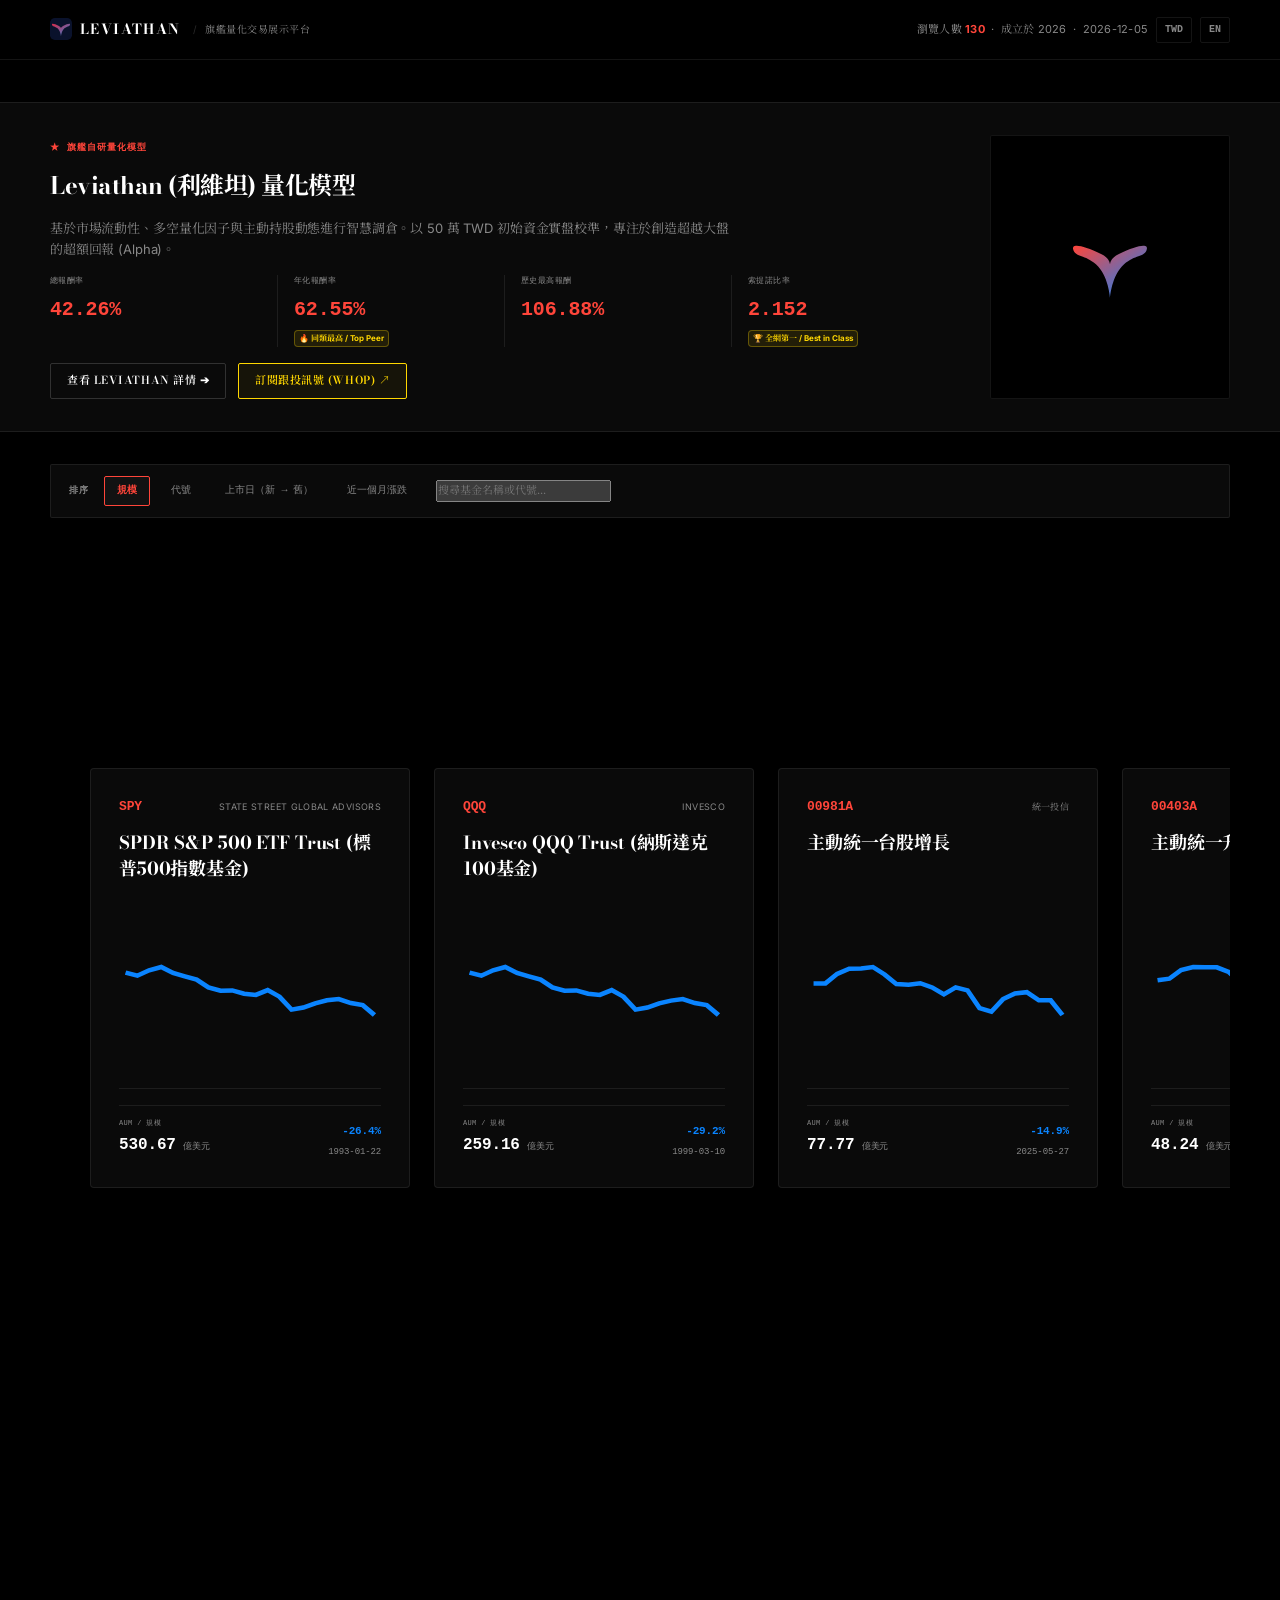
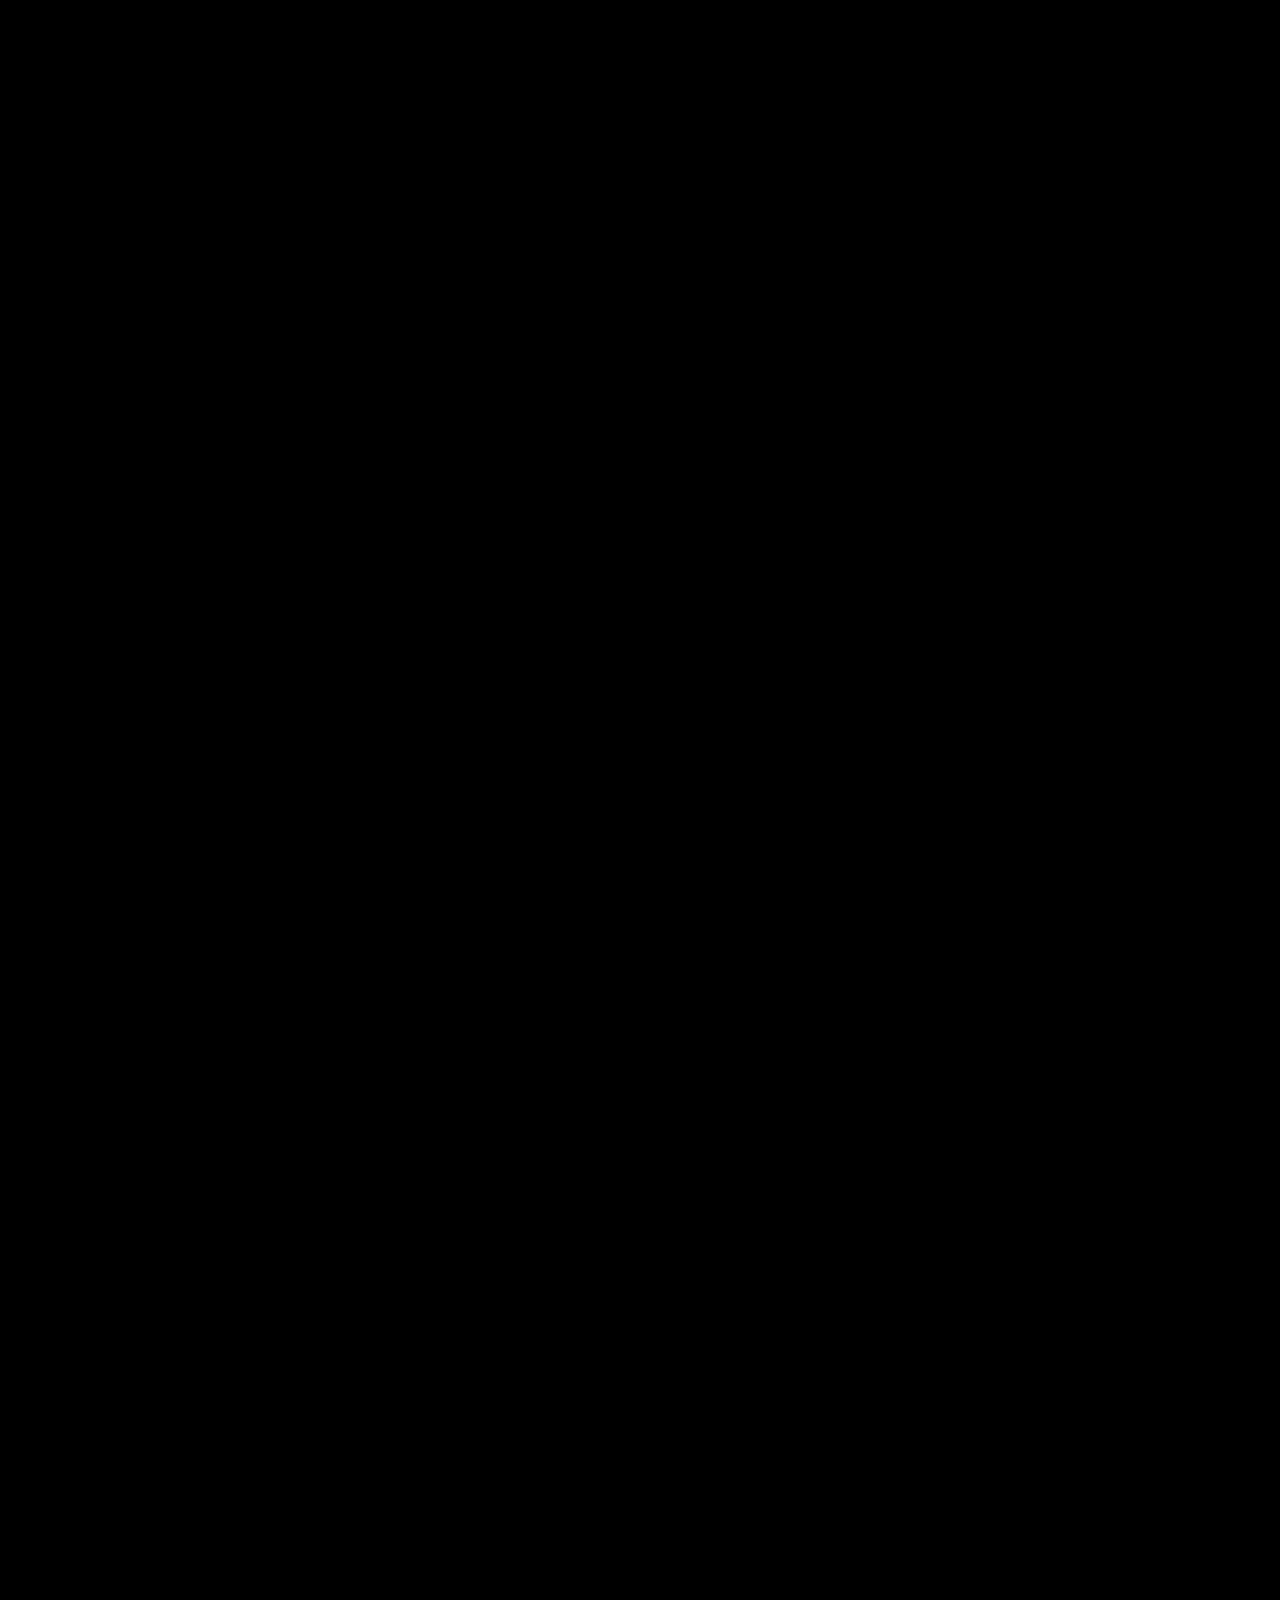
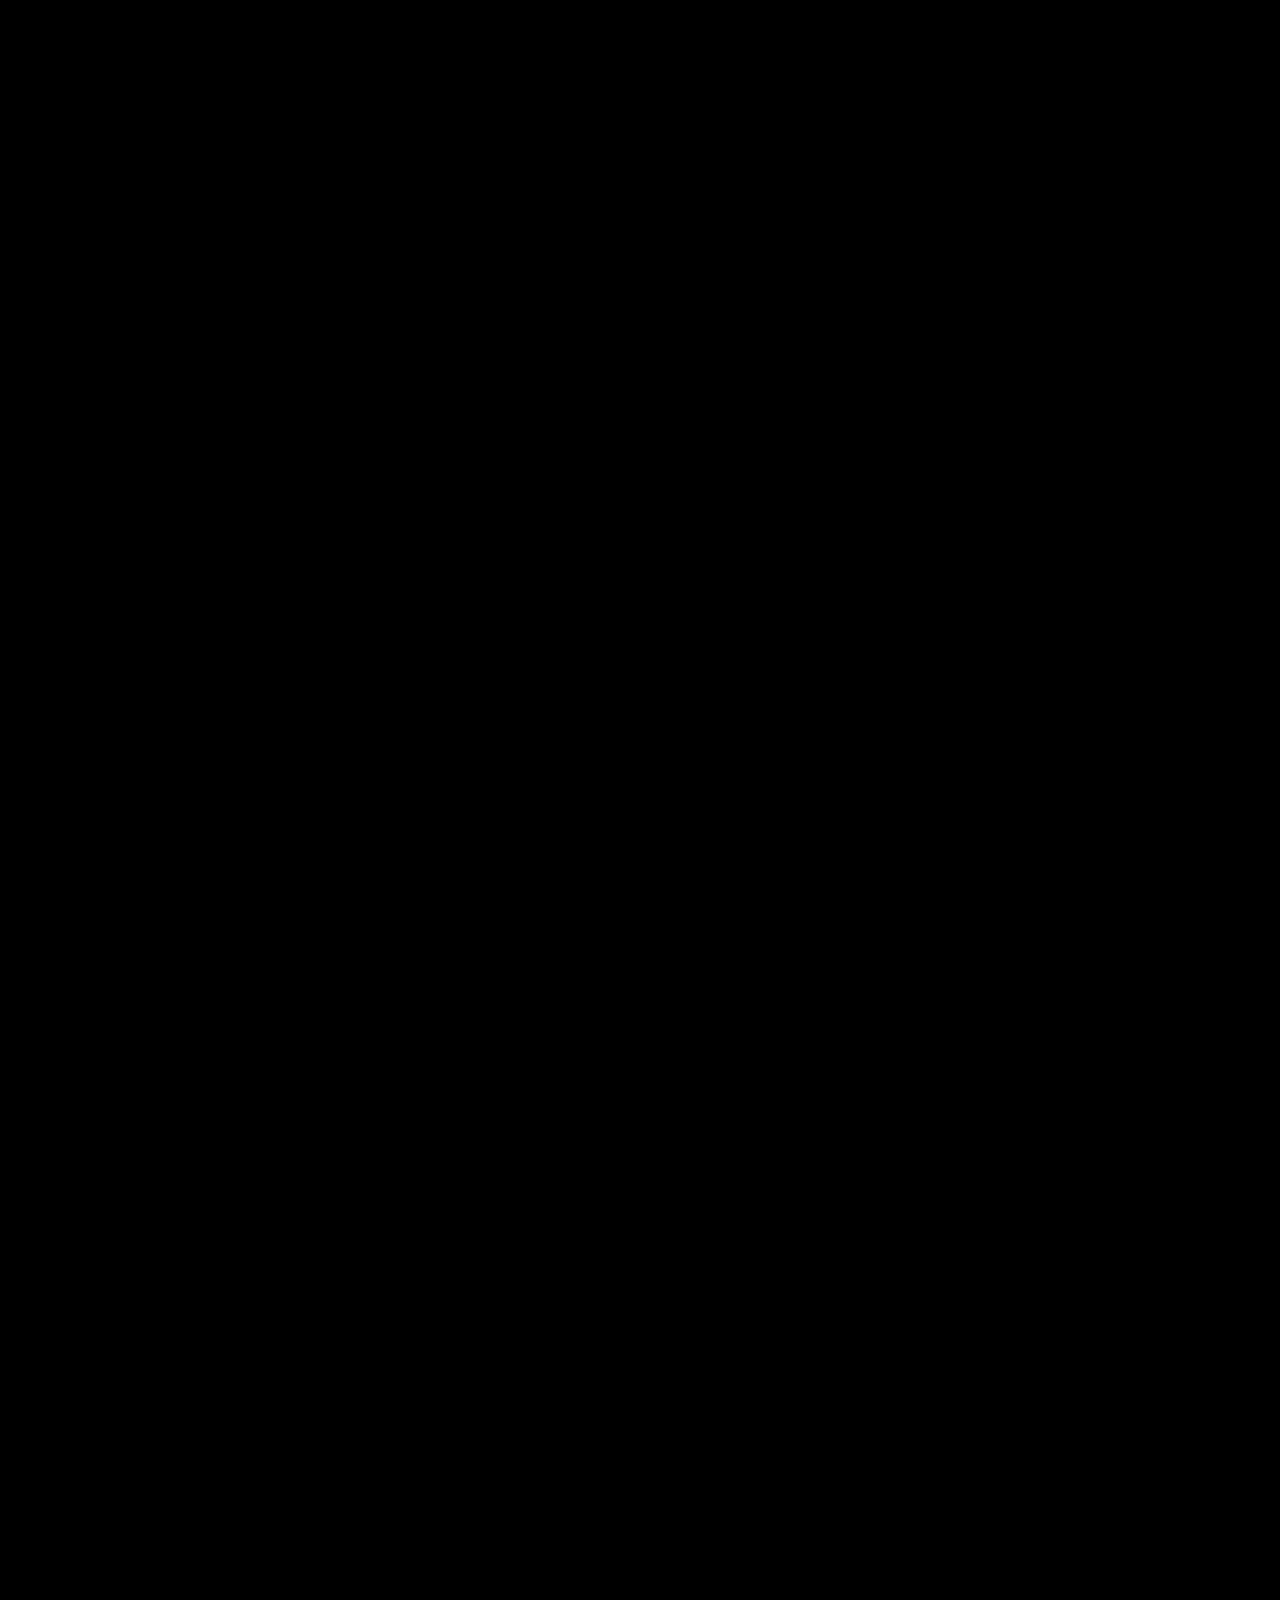
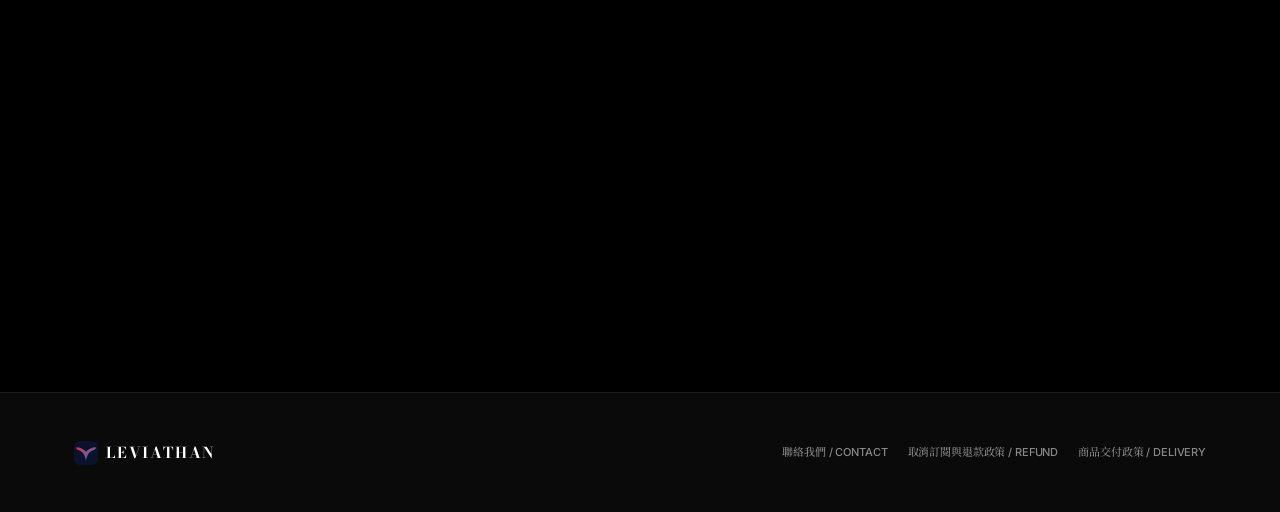
==== index.html @ 88d91c11 "fix: resolve AUM size, correct annualized return & Sortino math bugs, remove rank button, and add go" ====
<!DOCTYPE html><html lang="zh-Hant"> <head><meta charset="UTF-8"><meta name="viewport" content="width=device-width, initial-scale=1"><title>Leviathan 量化展示平台</title><meta name="description" content="Leviathan 量化交易模型與主動基金展示平台。"><link rel="icon" href="./favicon.svg" type="image/svg+xml"><link rel="manifest" href="/manifest.json"><link rel="preconnect" href="https://static.cloudflareinsights.com"><link rel="preconnect" href="https://fonts.googleapis.com"><link rel="preconnect" href="https://fonts.gstatic.com" crossorigin><link href="https://fonts.googleapis.com/css2?family=Bodoni+Moda:ital,opsz,wght@0,6..96,400..900;1,6..96,400..900&family=Noto+Serif+TC:wght@400;700;900&family=Inter:wght@300;400;600;700&display=swap" rel="stylesheet"><link rel="preload" href="./shared.css" as="style"><link rel="stylesheet" href="./shared.css"><style>:root {
  --dir-bg: var(--night);
  --dir-panel: var(--night-panel);
  --dir-panel-hot: var(--night-lift);
  --dir-line: var(--night-rule);
  --dir-line-hot: var(--night-rule-strong);
  --dir-ink: #ffffff;
  --dir-muted: var(--fog);
  --dir-green: var(--accent);
  --dir-mint: var(--down);
  --dir-red: var(--accent);
  --dir-mono: var(--font-mono);
  --dir-serif: var(--font-display);
}

html {
  background: var(--dir-bg);
}

body {
  color: var(--dir-ink);
  background: var(--dir-bg);
}

.directory-main,
.directory-main * {
  box-sizing: border-box;
}

.directory-main {
  width: min(1180px, calc(100% - 40px));
  margin: 0 auto;
  padding: 42px 0 70px;
}

.directory-hero {
  position: relative;
  display: grid;
  grid-template-columns: minmax(0, 1fr) 250px;
  min-height: 310px;
  overflow: hidden;
  border: 1px solid var(--dir-line);
  border-radius: var(--radius-md);
  background:
    radial-gradient(circle at 86% 18%, rgba(217, 43, 75, .2), transparent 35%),
    linear-gradient(135deg, rgba(10, 18, 44, .95), rgba(3, 7, 18, .98));
  box-shadow: var(--shadow-soft);
}

.directory-hero::after {
  position: absolute;
  right: -120px;
  bottom: -210px;
  width: 390px;
  height: 390px;
  border: 1px solid rgba(217, 43, 75, .15);
  border-radius: 50%;
  content: "";
  box-shadow:
    0 0 0 44px rgba(217, 43, 75, .015),
    0 0 0 88px rgba(43, 130, 217, .012);
}

.directory-hero-copy {
  position: relative;
  z-index: 1;
  padding: 48px 54px 44px;
}

.directory-hero p {
  margin: 0;
  color: var(--dir-green);
  font-family: var(--dir-mono);
  font-size: 10px;
  font-weight: 800;
  letter-spacing: .16em;
}

.directory-hero h1 {
  margin: 34px 0 0;
  font-family: var(--dir-serif);
  font-size: clamp(48px, 6.8vw, 82px);
  line-height: .93;
  letter-spacing: -.065em;
}

.directory-hero h1 em {
  color: var(--dir-green);
  font-style: normal;
}

.directory-hero-copy > div {
  display: flex;
  max-width: 640px;
  justify-content: space-between;
  gap: 20px;
  margin-top: 26px;
  color: var(--dir-muted);
  font-size: 11px;
}

.directory-hero-mark {
  position: relative;
  z-index: 1;
  display: flex;
  flex-direction: column;
  justify-content: space-between;
  padding: 48px 36px 38px;
  border-left: 1px solid var(--dir-line);
  background: rgba(10, 18, 44, .4);
  color: var(--dir-muted);
  font-family: var(--dir-mono);
  font-size: 9px;
  letter-spacing: .14em;
}

.directory-hero-mark b {
  align-self: flex-end;
  color: var(--dir-green);
  font-size: 72px;
  font-weight: 300;
  line-height: .8;
}
.controls-new {
  display: flex;
  min-height: 54px;
  align-items: center;
  gap: 16px;
  margin-top: 24px;
  padding: 10px 18px;
  border: 1px solid var(--dir-line);
  border-radius: var(--radius-sm);
  color: var(--dir-muted);
  background: var(--dir-panel);
  font-size: 11px;
}

.sort-title {
  font-family: var(--dir-mono);
  font-size: 9px;
  font-weight: 700;
  letter-spacing: .08em;
  text-transform: uppercase;
}

.sort-links {
  display: flex;
  gap: 8px;
}

.sort-link {
  background: transparent;
  border: 1px solid transparent;
  color: var(--dir-muted);
  font-family: var(--dir-mono);
  font-size: 10px;
  font-weight: 500;
  padding: 6px 12px;
  cursor: pointer;
  transition: all 0.2s ease;
  border-radius: var(--radius-sm);
}

.sort-link:hover {
  color: #ffffff;
}

.sort-link.active {
  border-color: var(--dir-green);
  color: var(--dir-green);
  background: var(--dir-panel-hot);
  font-weight: 700;
}

.observe-nav {
  display: inline-flex;
  align-items: center;
  margin-left: auto;
}

.observe-nav a {
  display: inline-flex;
  min-height: 40px;
  align-items: center;
  gap: 9px;
  padding: 0 13px;
  border: 1px solid var(--dir-line);
  border-radius: var(--radius-sm);
  color: var(--dir-ink);
  background: var(--dir-panel-hot);
  font-family: var(--dir-mono);
  font-size: 9px;
  font-weight: 800;
  text-decoration: none;
  transition: border-color .16s ease, color .16s ease, transform .16s ease;
}

.observe-nav a:hover {
  border-color: var(--dir-green);
  color: var(--dir-green);
  transform: translateY(-2px);
}

.observe-lock {
  padding: 2px 5px;
  border: 1px solid var(--dir-green);
  border-radius: 4px;
  color: var(--dir-green);
  font-size: 7px;
  font-style: normal;
  letter-spacing: .08em;
}

.scroll-container {
  position: relative;
  height: 500vh;
  margin-top: 40px;
}
.sticky-wrapper {
  position: sticky;
  top: 60px;
  height: calc(100vh - 60px);
  overflow: hidden;
  display: flex;
  align-items: center;
}
.horizontal-track {
  display: flex;
  gap: 24px;
  padding: 0 40px;
  will-change: transform;
  transition: transform 0.08s cubic-bezier(0.1, 0.8, 0.2, 1);
}

a.etf-row {
  position: relative;
  flex: 0 0 320px;
  height: 420px;
  display: flex;
  flex-direction: column;
  justify-content: space-between;
  padding: 28px;
  border: 1px solid var(--dir-line);
  border-radius: var(--radius-md);
  color: inherit;
  background: var(--dir-panel);
  text-decoration: none;
  transition: transform 0.2s ease, border-color 0.2s ease, background-color 0.2s ease;
}

a.etf-row:hover {
  transform: translateY(-6px);
  border-color: var(--dir-green);
  background: var(--dir-panel-hot);
}

a.etf-row::before {
  display: none;
}

.er-id {
  display: flex;
  justify-content: space-between;
  align-items: baseline;
  width: 100%;
}

.er-code {
  color: var(--dir-green);
  font-family: var(--dir-mono);
  font-size: 13px;
  font-weight: 700;
}

.er-issuer {
  color: var(--dir-muted);
  font-size: 9px;
  letter-spacing: .04em;
  text-transform: uppercase;
}

.er-name {
  min-width: 0;
  color: var(--dir-ink);
  font-family: var(--dir-serif);
  font-size: 18px;
  font-weight: 700;
  line-height: 1.45;
  margin: 12px 0;
  white-space: normal;
  overflow: visible;
  display: -webkit-box;
  -webkit-line-clamp: 2;
  -webkit-box-orient: vertical;
  height: 52px;
}

.er-aum {
  color: #ffffff;
  font-family: var(--dir-mono);
}

.er-aum-v {
  font-size: 16px;
  font-weight: 700;
}

.er-aum-u {
  margin-left: 2px;
  color: var(--dir-muted);
  font-size: 9px;
}

.er-spark {
  flex: 1;
  display: flex;
  align-items: center;
  width: 100%;
  margin: 16px 0;
  border-bottom: 1px solid var(--dir-line);
  padding-bottom: 16px;
}

.er-spark-svg {
  width: 100%;
}

.er-pct {
  font-family: var(--dir-mono);
  font-size: 11px;
  font-weight: 700;
  white-space: nowrap;
}

.er-pct.up { color: var(--dir-red); }
.er-pct.down { color: var(--dir-mint); }
.er-pct.flat { color: var(--dir-muted); }

svg.spark {
  display: block;
  width: 100%;
  height: 60px;
}

svg.spark polyline {
  fill: none;
  stroke-width: 1.5;
}

svg.spark.up polyline { stroke: var(--dir-red); }
svg.spark.down polyline { stroke: var(--dir-mint); }
svg.spark.flat polyline { stroke: var(--dir-muted); }

.er-date {
  color: var(--dir-muted);
  font-family: var(--dir-mono);
  font-size: 9px;
}

.empty {
  grid-column: 1 / -1;
  min-height: 180px;
  display: grid;
  place-items: center;
  border-bottom: 1px solid var(--dir-line);
  color: var(--dir-muted);
  font-size: 11px;
}

@media (max-width: 768px) {
  .directory-main {
    width: 100%;
    padding: 24px 0 40px;
  }
  .scroll-container {
    height: auto !important;
    margin-top: 24px;
  }
  .sticky-wrapper {
    position: relative !important;
    top: 0 !important;
    height: auto !important;
    overflow-x: auto !important;
    display: block !important;
    padding-bottom: 16px;
    -webkit-overflow-scrolling: touch;
  }
  .horizontal-track {
    transform: none !important;
    padding: 0 20px !important;
    gap: 16px !important;
  }
  a.etf-row {
    flex: 0 0 280px;
    height: 380px;
    padding: 20px;
  }
  .er-name {
    font-size: 16px;
    height: 48px;
  }
  svg.spark {
    height: 50px;
  }
  .controls-new {
    flex-wrap: wrap;
    margin: 10px 20px 0;
    padding: 12px;
    gap: 12px;
  }
  .observe-nav {
    width: 100%;
    margin-left: 0;
  }
  .observe-nav a {
    width: 100%;
    justify-content: space-between;
  }
}
  .flagship-banner {
    width: 100vw;
    position: relative;
    left: calc(50% - 50vw);
    border-left: none;
    border-right: none;
    border-radius: 0;
    border-top: 1px solid var(--dir-line);
    border-bottom: 1px solid var(--dir-line);
    background: var(--dir-panel);
    margin-bottom: 32px;
    overflow: hidden;
    transition: border-color 0.25s ease;
  }
  .flagship-banner-inner {
    max-width: 1180px;
    width: calc(100% - 40px);
    margin: 0 auto;
    display: grid;
    grid-template-columns: 1fr 240px;
    gap: 32px;
    padding: 32px 0;
  }
  .flagship-banner:hover {
    border-color: var(--dir-line-hot);
  }
  .flagship-badge {
    font-family: var(--dir-mono);
    font-size: 9px;
    font-weight: 700;
    color: var(--dir-green);
    letter-spacing: 0.12em;
    display: inline-block;
    margin-bottom: 12px;
  }
  .flagship-title {
    font-family: var(--dir-serif);
    font-size: 24px;
    font-weight: 700;
    margin: 0 0 12px 0;
    color: #ffffff;
    letter-spacing: -0.02em;
  }
  .flagship-desc {
    color: var(--dir-muted);
    font-size: 13px;
    line-height: 1.6;
    margin: 0;
    max-width: 680px;
  }
  .flagship-stats-grid {
    display: grid;
    grid-template-columns: repeat(4, 1fr);
    margin: 16px 0;
  }
  .flagship-stat-box {
    padding: 0 16px;
    border-left: 1px solid var(--dir-line);
  }
  .flagship-stat-box:first-child {
    border-left: none;
    padding-left: 0;
  }
  .flagship-stat-label {
    font-size: 8px;
    color: var(--dir-muted);
    font-family: var(--dir-mono);
    letter-spacing: 0.05em;
    margin-bottom: 6px;
  }
  .flagship-stat-value {
    font-family: var(--dir-mono);
    font-size: 20px;
    font-weight: 700;
    color: #ffffff;
  }
  .flagship-stat-value.accent {
    color: var(--dir-green);
  }
  .flagship-cta-btn {
    display: inline-flex;
    align-items: center;
    gap: 8px;
    background: transparent;
    color: #ffffff;
    text-decoration: none;
    border: 1px solid var(--dir-line-hot);
    padding: 8px 16px;
    font-size: 11px;
    font-weight: 600;
    font-family: var(--dir-serif);
    border-radius: var(--radius-sm);
    transition: all 0.2s ease;
    text-transform: uppercase;
    letter-spacing: 0.05em;
  }
  .flagship-cta-btn:hover {
    border-color: #ffffff;
    background: rgba(255, 255, 255, 0.04);
  }
  .flagship-visual {
    position: relative;
    display: flex;
    align-items: center;
    justify-content: center;
    overflow: hidden;
    border-radius: var(--radius-sm);
    border: 1px solid var(--dir-line);
    background: var(--dir-bg);
    padding: 20px;
    min-height: 180px;
  }
  .flagship-logo-img {
    width: 90px;
    height: 90px;
    transition: transform 0.4s ease;
  }
  .flagship-banner:hover .flagship-logo-img {
    transform: scale(1.06);
  }
  @media (max-width: 768px) {
    .flagship-banner-inner {
      grid-template-columns: 1fr;
      padding: 24px 0;
      gap: 24px;
    }
    .flagship-visual {
      display: none;
    }
    .flagship-stats-grid {
      grid-template-columns: repeat(2, 1fr);
      gap: 16px 0;
    }
    .flagship-stat-box:nth-child(odd) {
      border-left: none;
      padding-left: 0;
    .etf-search-input {
      background: rgba(255, 255, 255, 0.02);
      border: 1px solid var(--dir-line);
      color: #ffffff;
      font-size: 11px;
      padding: 6px 12px;
      border-radius: var(--radius-sm);
      width: 240px;
      font-family: var(--font-body);
      transition: all 0.2s ease;
      margin-left: 12px;
    }
    .etf-search-input:focus {
      border-color: var(--dir-line-hot);
      outline: none;
      background: rgba(255, 255, 255, 0.04);
    }
    @media (max-width: 768px) {
      .etf-search-input {
        margin-left: 0;
        width: 100%;
        margin-top: 8px;
      }
    }
  }
</style><script defer src="https://static.cloudflareinsights.com/beacon.min.js" data-cf-beacon='{"token": "ab4500d237674d5682b68427d216ea36"}'></script></head> <body>  <div class="mast"><div class="mast-l"><a class="mast-brand mast-brand--link" href="./index.html"><img class="mast-brand__mark" src="./brand-mark.svg" alt="" width="28" height="28"><span class="mast-title">Leviathan</span></a><span class="mast-sub" data-i18n="mast-sub">旗艦量化交易展示平台</span></div><div class="mast-r" style="display: flex; align-items: center; gap: 8px;"><span id="mast-stat">—</span><button id="curr-toggle-btn" style="background: transparent; border: 1px solid var(--dir-line); color: var(--dir-muted); font-family: var(--dir-mono); font-size: 10px; font-weight: 800; padding: 4px 8px; cursor: pointer; transition: all 0.16s ease; border-radius: var(--radius-sm);">USD</button><button id="lang-toggle-btn" style="background: transparent; border: 1px solid var(--dir-line); color: var(--dir-muted); font-family: var(--dir-mono); font-size: 10px; font-weight: 800; padding: 4px 8px; cursor: pointer; transition: all 0.16s ease; border-radius: var(--radius-sm);">EN</button></div></div> <main class="directory-main">

  <!-- Flagship Quant Model Banner -->
  <section class="flagship-banner reveal-card">
    <div class="flagship-banner-inner">
      <div class="flagship-info">
        <div>
          <div class="reveal-wrapper">
            <span class="flagship-badge reveal-text" data-i18n="flagship-badge">★ FLAGSHIP QUANT MODEL / 旗艦自研量化模型</span>
          </div>
          <div class="reveal-wrapper">
            <h2 class="flagship-title reveal-text delay-1" data-i18n="flagship-title">Leviathan (利維坦) 量化模型</h2>
          </div>
          <div class="reveal-wrapper">
            <p class="flagship-desc reveal-text delay-2" data-i18n="flagship-desc">
              基於市場流動性、多空量化因子與主動持股動態進行智慧調倉。以 50 萬 TWD 初始資金實盤校準，專注於創造超越大盤的超額回報 (Alpha)。
            </p>
          </div>
        </div>
        
        <div class="flagship-stats-grid">
          <div class="flagship-stat-box reveal-card delay-3">
            <div class="flagship-stat-label" data-i18n="lbl-total-return">TOTAL RETURN / 總報酬率</div>
            <div class="flagship-stat-value accent" id="flagship-total">47.09%</div>
          </div>
          <div class="flagship-stat-box reveal-card delay-4">
            <div class="flagship-stat-label" data-i18n="lbl-annualized">ANNUALIZED / 年化報酬率</div>
            <div class="flagship-stat-value accent" id="flagship-annual">67.78%</div>
            <div class="flagship-stat-badge" style="display: inline-block; font-size: 8px; color: #ffd700; background: rgba(255, 215, 0, 0.1); border: 1px solid rgba(255, 215, 0, 0.3); border-radius: 4px; padding: 1px 4px; margin-top: 4px; font-family: var(--font-body); font-weight: bold; letter-spacing: 0;">🔥 同類最高 / Top Peer</div>
          </div>
          <div class="flagship-stat-box reveal-card delay-5">
            <div class="flagship-stat-label" data-i18n="lbl-peak-return">PEAK RETURN / 最高報酬率</div>
            <div class="flagship-stat-value accent" id="flagship-peak">109.85%</div>
          </div>
          <div class="flagship-stat-box reveal-card delay-6">
            <div class="flagship-stat-label" data-i18n="lbl-sortino">SORTINO / 索提諾比率</div>
            <div class="flagship-stat-value accent" id="flagship-sortino">2.388</div>
            <div class="flagship-stat-badge" style="display: inline-block; font-size: 8px; color: #ffd700; background: rgba(255, 215, 0, 0.1); border: 1px solid rgba(255, 215, 0, 0.3); border-radius: 4px; padding: 1px 4px; margin-top: 4px; font-family: var(--font-body); font-weight: bold; letter-spacing: 0;">🏆 全網第一 / Best in Class</div>
          </div>
        </div>
        
        <div class="reveal-wrapper" style="display: flex; gap: 12px; flex-wrap: wrap; margin-top: 16px;">
          <a href="./etf.html?code=LEVIATHAN" class="flagship-cta-btn reveal-text delay-5" style="margin-right: 0;">
            <span data-i18n="flagship-cta">查看 Leviathan 詳情 ➔</span>
          </a>
          <a href="https://whop.com/checkout/plan_Bo924r8xg0r3X" target="_blank" class="flagship-cta-btn reveal-text delay-6" style="border-color: #ffd700; color: #ffd700; background: rgba(255, 215, 0, 0.05); margin-right: 0;">
            <span data-i18n="flagship-subscribe">訂閱跟投訊號 (Whop) ↗</span>
          </a>
        </div>
      </div>
      
      <div class="flagship-visual reveal-card delay-3">
        <svg xmlns="http://www.w3.org/2000/svg" viewBox="0 0 64 64" fill="none" class="flagship-logo-img">
          <defs>
            <linearGradient id="whale-grad-hero" x1="0%" y1="0%" x2="100%" y2="100%">
              <stop offset="0%" stop-color="#ff453a" />
              <stop offset="100%" stop-color="#0a84ff" />
            </linearGradient>
          </defs>
          <path fill="url(#whale-grad-hero)" d="M32 54C32 54 31 38 22 30C14 23 8 25 6 20C4 15 12 16 26 23C31 25.5 31.5 28 32 30C32.5 28 33 25.5 38 23C52 16 60 15 58 20C56 25 50 23 42 30C33 38 32 54 32 54Z"/>
        </svg>
      </div>
    </div>
  </section>

  <div class="controls-new reveal-card" style="display: flex; justify-content: space-between; align-items: center; gap: 20px; flex-wrap: wrap;">
    <div style="display: flex; align-items: center; gap: 16px; flex-wrap: wrap;">
      <span class="sort-title" data-i18n="sort-label">排序方式</span>
      <div class="sort-links" id="sort-links-container">
        <button class="sort-link active" data-sort="aum" data-i18n="sort-aum">規模</button>
        <button class="sort-link" data-sort="code" data-i18n="sort-code">代號</button>
        <button class="sort-link" data-sort="listing" data-i18n="sort-listing">上市日期</button>
        <button class="sort-link" data-sort="price_chg" data-i18n="sort-price-chg">近一個月漲跌</button>
      </div>
      <input type="text" id="etf-search-input" placeholder="搜尋基金名稱或代號..." class="etf-search-input">
    </div>

  </div>

  <!-- Sticky horizontal scroll track container -->
  <div class="scroll-container" id="scroll-container">
    <div class="sticky-wrapper">
      <div class="horizontal-track" id="list"></div>
    </div>
  </div>

  <template id="etf-row-template">
    <a class="etf-row">
      <div class="er-id">
        <span class="er-code"></span>
        <span class="er-issuer"></span>
      </div>
      <span class="er-name"></span>
      <div class="er-spark">
        <div class="er-spark-svg"></div>
      </div>
      <div style="display: flex; justify-content: space-between; align-items: flex-end; width: 100%; border-top: 1px solid var(--dir-line); padding-top: 12px;">
        <div style="display: flex; flex-direction: column; gap: 4px; align-items: flex-start;">
          <span style="font-size: 7px; color: var(--dir-muted); font-family: var(--dir-mono); text-transform: uppercase; letter-spacing: 0.05em;">AUM / 規模</span>
          <div class="er-aum" style="margin-top: 0;">
            <span class="er-aum-v"></span><span class="er-aum-u" data-i18n="aum-unit">億</span>
          </div>
        </div>
        <div style="display: flex; flex-direction: column; align-items: flex-end; gap: 4px;">
          <span class="er-pct"></span>
          <span class="er-date"></span>
        </div>
      </div>
    </a>
  </template>
</main>

  <footer class="public-disclosure-footer">
    <div class="public-disclosure-footer__inner">
      <a class="public-disclosure-footer__brand" href="./index.html">
        <img src="./brand-mark.svg" alt="" width="24" height="24">
        <span>Leviathan</span>
      </a>
      <nav class="public-disclosure-footer__links" aria-label="訂閱與客服資訊">
        <a href="#" id="policy-trigger-contact">聯絡我們 / CONTACT</a>
        <a href="#" id="policy-trigger-refund">取消訂閱與退款政策 / REFUND</a>
        <a href="#" id="policy-trigger-delivery">商品交付政策 / DELIVERY</a>
      </nav>
    </div>
  </footer>

  <div id="policy-modal" class="policy-modal">
    <div class="policy-content">
      <button class="policy-close" id="policy-modal-close">&times;</button>
      <div class="policy-title" id="policy-modal-title"></div>
      <div class="policy-text" id="policy-modal-body"></div>
    </div>
  </div>

  <script src="./shared-preview-data.js"></script> <script type="module">const $ = id => document.getElementById(id);

// ── scroll reveal observer ──────────────────────────────────────────────────
const revealObserver = new IntersectionObserver((entries) => {
  entries.forEach(entry => {
    if (entry.isIntersecting) {
      if (entry.target.classList.contains('reveal-wrapper')) {
        const text = entry.target.querySelector('.reveal-text');
        if (text) text.classList.add('active');
      } else {
        entry.target.classList.add('active');
        entry.target.querySelectorAll('.reveal-text').forEach(t => t.classList.add('active'));
      }
    }
  });
}, {
  threshold: 0.05,
  rootMargin: '0px 0px -40px 0px'
});

function initScrollReveal() {
  document.querySelectorAll('.reveal-wrapper, .reveal-card').forEach(el => {
    revealObserver.observe(el);
  });
}

// ── date / format helpers ────────────────────────────────────────────────────
const dateKey = d => d ? String(d).replaceAll('-', '').replaceAll('/', '') : '';
const fmt = d => {
  const k = dateKey(d);
  return k.length === 8 ? `${k.slice(0, 4)}-${k.slice(4, 6)}-${k.slice(6, 8)}` : '—';
};
let currentCurr = localStorage.getItem('leviathan_currency') || 'USD';
let twdRate = 32.5;

const fmtAumObj = v => {
  if (v == null) return { val: '—', unit: '' };
  const twdValue = v * 100000000;
  if (currentCurr === 'TWD') {
    if (currentLang === 'zh') {
      if (v < 0.1) {
        return { val: (v * 10000).toFixed(0), unit: ' 萬' };
      }
      return { val: (v >= 1000 ? v.toFixed(0) : v.toFixed(1)), unit: ' 億' };
    } else {
      if (v < 0.1) {
        return { val: (v * 100).toFixed(1), unit: ' M TWD' };
      }
      const valBillion = v / 10;
      return { val: (valBillion >= 100 ? valBillion.toFixed(0) : valBillion.toFixed(2)), unit: ' B TWD' };
    }
  } else {
    const usdValue = twdValue / twdRate;
    if (currentLang === 'zh') {
      if (usdValue >= 100000000) {
        return { val: (usdValue / 100000000).toFixed(2), unit: ' 億美元' };
      }
      if (usdValue >= 10000) {
        return { val: (usdValue / 10000).toFixed(0), unit: ' 萬美元' };
      }
      return { val: usdValue.toFixed(0), unit: ' 美元' };
    } else {
      if (usdValue >= 1000000000) {
        return { val: '$' + (usdValue / 1000000000).toFixed(2), unit: ' B' };
      }
      if (usdValue >= 1000000) {
        return { val: '$' + (usdValue / 1000000).toFixed(1), unit: ' M' };
      }
      if (usdValue >= 1000) {
        return { val: '$' + (usdValue / 1000).toFixed(0), unit: ' K' };
      }
      return { val: '$' + usdValue.toFixed(0), unit: '' };
    }
  }
};

const fmtAum = v => {
  const obj = fmtAumObj(v);
  return obj.val + obj.unit;
};

// ── page state / DOM anchors ─────────────────────────────────────────────────
const list = $('list');
const mastStat = $('mast-stat');
let currentSort = 'aum';
const rowTemplate = $('etf-row-template');
const prefetchedDetails = new Set();
const supportedSorts = ['aum', 'code', 'listing', 'price_chg'];

let etfs = [];
let idx = null;
let customQuant = null;

// ── i18n Localization ────────────────────────────────────────────────────────
const i18n = {
  zh: {
    'mast-sub': '旗艦量化交易展示平台',
    'sort-label': '排序',
    'sort-aum': '規模',
    'sort-code': '代號',
    'sort-listing': '上市日（新 → 舊）',
    'sort-price-chg': '近一個月漲跌',
    'upload-btn-text': '+ 載入自研模型交易明細 (CSV)',
    'clear-btn-text': '清除自訂模型',
    'nav-rank': '加碼標的排行',
    'no-data': '尚無資料',
    'loaded-text': '已載入：',
    'calculating': '計算中...',
    'loading-db': '載入股價資料庫...',
    'running-sim': '執行量化模擬...',
    'upload-fail': '載入失敗：',
    'upload-reloading': '重新載入自研模型 (CSV)',
    'flagship-badge': '★ 旗艦自研量化模型',
    'flagship-title': 'Leviathan (利維坦) 量化模型',
    'flagship-desc': '基於市場流動性、多空量化因子與主動持股動態進行智慧調倉。以 50 萬 TWD 初始資金實盤校準，專注於創造超越大盤的超額回報 (Alpha)。',
    'flagship-cta': '查看 Leviathan 詳情 ➔',
    'flagship-subscribe': '訂閱跟投訊號 (Whop) ↗',
    'lbl-total-return': '總報酬率',
    'lbl-annualized': '年化報酬率',
    'lbl-peak-return': '歷史最高報酬',
    'lbl-sortino': '索提諾比率'
  },
  en: {
    'mast-sub': 'Flagship Quant Showcase Platform',
    'sort-label': 'Sort',
    'sort-aum': 'AUM',
    'sort-code': 'Code',
    'sort-listing': 'Listing Date (New → Old)',
    'sort-price-chg': '1-Month Return',
    'upload-btn-text': '+ Upload Quant Trade Log (CSV)',
    'clear-btn-text': 'Clear Quant Model',
    'nav-rank': 'Top Additions Rank',
    'no-data': 'No Data Available',
    'loaded-text': 'Loaded: ',
    'calculating': 'Calculating...',
    'loading-db': 'Loading Database...',
    'running-sim': 'Running Simulation...',
    'upload-fail': 'Upload failed: ',
    'upload-reloading': 'Reupload Quant Model (CSV)',
    'flagship-badge': '★ FLAGSHIP QUANT MODEL',
    'flagship-title': 'Leviathan Quant Model',
    'flagship-desc': 'Dynamic allocation based on market liquidity, multi-factor quant overlays, and active holdings. Engineered to capture structural Alpha and outperform benchmarks.',
    'flagship-cta': 'View Leviathan Performance ➔',
    'flagship-subscribe': 'Subscribe Signals (Whop) ↗',
    'lbl-total-return': 'TOTAL RETURN',
    'lbl-annualized': 'ANNUALIZED RETURN',
    'lbl-peak-return': 'PEAK RETURN',
    'lbl-sortino': 'SORTINO RATIO'
  }
};

let currentLang = localStorage.getItem('leviathan_lang') || 'zh';

function setLanguage(lang) {
  currentLang = lang;
  localStorage.setItem('leviathan_lang', lang);
  document.title = lang === 'zh' ? 'Leviathan 量化展示平台' : 'Leviathan Quant Platform';

  const toggleBtn = $('lang-toggle-btn');
  if (toggleBtn) {
    toggleBtn.textContent = lang === 'zh' ? 'EN' : '繁中';
  }

  document.querySelectorAll('[data-i18n]').forEach(el => {
    const key = el.getAttribute('data-i18n');
    if (i18n[lang][key]) {
      el.innerHTML = i18n[lang][key];
    }
  });

  const searchInput = $('etf-search-input');
  if (searchInput) {
    searchInput.placeholder = lang === 'zh' ? '搜尋基金名稱或代號...' : 'Search fund name or code...';
  }



  if (idx) {
    renderMastSummary();
  }

  if (etfs.length) {
    render(currentSort);
  }
}

function setCurrency(curr) {
  currentCurr = curr;
  localStorage.setItem('leviathan_currency', curr);

  const toggleBtn = $('curr-toggle-btn');
  if (toggleBtn) {
    toggleBtn.textContent = curr === 'USD' ? 'TWD' : 'USD';
  }

  if (idx) {
    renderMastSummary();
  }

  if (etfs.length) {
    render(currentSort);
  }
}

function getSortFromHash() {
  const rawSort = (location.hash || '#aum').slice(1);
  return supportedSorts.includes(rawSort) ? rawSort : 'aum';
}

// ── data loading / masthead summary ──────────────────────────────────────────
function renderMastSummary() {
  const todayStr = new Date().toLocaleDateString('zh-TW', { year: 'numeric', month: '2-digit', day: '2-digit' }).replaceAll('/', '-');
  mastStat.innerHTML = `${currentLang === 'zh' ? '瀏覽人數' : 'Visits'} <strong style="color: var(--dir-red);">—</strong> &nbsp;·&nbsp; ${currentLang === 'zh' ? '成立於 2026' : 'Since 2026'} &nbsp;·&nbsp; ${todayStr}`;
  renderTrafficPulse();
}

function renderTrafficPulse() {
  fetch('./site-stats.json')
    .then(r => r.ok ? r.json() : null)
    .then(d => {
      if (d && d.ok) {
        let visits = d.total?.visits ?? d.today?.visits ?? 128;
        let localBonus = parseInt(localStorage.getItem('leviathan_visits_bonus') || '0');
        localBonus++;
        localStorage.setItem('leviathan_visits_bonus', localBonus);
        visits += localBonus;
        
        const text = visits >= 10000 
          ? (currentLang === 'zh' ? `${(visits / 10000).toFixed(0)}萬` : `${(visits / 10000).toFixed(0)}0K`) 
          : Number(visits).toLocaleString();
        
        const countSpan = mastStat.querySelector('strong');
        if (countSpan) {
          countSpan.textContent = text;
        }
      }
    });
}
async function loadAndRender() {
  if (etfs.length) return;

  idx = await fetch('./etfs.json').then(r => r.json());
  etfs = idx.etfs || [];

  let prices = {};
  try {
    prices = await fetch('./prices.json').then(r => r.json());
    if (prices['TWD=X'] && prices['TWD=X'].length) {
      twdRate = prices['TWD=X'][prices['TWD=X'].length - 1].c || 32.5;
    }
  } catch (e) {
    console.warn('Failed to load prices.json:', e.message);
  }

  customQuant = await window.leviathanData.getBacktestModel(prices, etfs);

  if (customQuant) {
    etfs.push(customQuant);
    
    // Update flagship banner stats dynamically
    const fTotal = $('flagship-total');
    const fAnnual = $('flagship-annual');
    const fPeak = $('flagship-peak');
    const fSortino = $('flagship-sortino');
    if (fTotal) fTotal.textContent = customQuant.total_return ? `${customQuant.total_return.toFixed(2)}%` : '47.09%';
    if (fAnnual) fAnnual.textContent = customQuant.annualized_return ? `${customQuant.annualized_return.toFixed(2)}%` : '67.78%';
    if (fPeak) fPeak.textContent = customQuant.max_return ? `${customQuant.max_return.toFixed(2)}%` : '109.85%';
    if (fSortino) fSortino.textContent = customQuant.sortino_ratio ? customQuant.sortino_ratio.toFixed(3) : '2.388';
  }

  setLanguage(currentLang);
  setCurrency(currentCurr);
  applySort(getSortFromHash());

  const toggleBtn = $('lang-toggle-btn');
  if (toggleBtn) {
    toggleBtn.addEventListener('click', () => {
      setLanguage(currentLang === 'zh' ? 'en' : 'zh');
    });
  }

  const currBtn = $('curr-toggle-btn');
  if (currBtn) {
    currBtn.addEventListener('click', () => {
      setCurrency(currentCurr === 'USD' ? 'TWD' : 'USD');
    });
  }
  initScrollReveal();
}
// ── sparkline / price change helpers ─────────────────────────────────────────
function parseDateKeyUTC(d) {
  const k = dateKey(d);
  if (k.length !== 8) return null;
  return new Date(Date.UTC(Number(k.slice(0, 4)), Number(k.slice(4, 6)) - 1, Number(k.slice(6, 8))));
}

function recentMonthSeries(etf) {
  const series = etf.price_series || [];
  if (series.length < 2) return series;

  const latestDate = parseDateKeyUTC(series[series.length - 1]?.d);
  if (!latestDate) return series;

  const anchorDate = new Date(latestDate);
  anchorDate.setUTCMonth(anchorDate.getUTCMonth() - 1);

  let anchorIdx = -1;
  for (let i = 0; i < series.length; i += 1) {
    const pointDate = parseDateKeyUTC(series[i]?.d);
    if (pointDate && pointDate <= anchorDate) anchorIdx = i;
  }

  return series.slice(Math.max(anchorIdx, 0));
}

function pricePct(etf) {
  const series = recentMonthSeries(etf);
  if (series.length < 2) return null;
  return (series[series.length - 1].c - series[0].c) / series[0].c * 100;
}

function pctClassName(pct) {
  if (pct == null) return 'flat';
  if (pct > 0.2) return 'up';
  if (pct < -0.2) return 'down';
  return 'flat';
}

function renderSpark(series) {
  if (!series || series.length < 2) return '';

  const vals = series.map(point => point.c);
  const w = 80;
  const h = 20;
  const pad = 2;
  const min = Math.min(...vals);
  const max = Math.max(...vals);
  const range = max - min || 1;
  const delta = (vals[vals.length - 1] - vals[0]) / vals[0] * 100;
  const cls = pctClassName(delta);
  const pts = vals.map((value, index) => {
    const x = pad + (index / (vals.length - 1)) * (w - 2 * pad);
    const y = pad + (1 - (value - min) / range) * (h - 2 * pad);
    return `${x.toFixed(1)},${y.toFixed(1)}`;
  }).join(' ');

  return `<svg class="spark ${cls}" viewBox="0 0 ${w} ${h}" preserveAspectRatio="none"><polyline points="${pts}"/></svg>`;
}

// ── detail prefetch helper ───────────────────────────────────────────────────
function prefetchDetail(href) {
  if (!href || prefetchedDetails.has(href)) return;

  prefetchedDetails.add(href);
  const link = document.createElement('link');
  link.rel = 'prefetch';
  link.href = href;
  link.as = 'document';
  document.head.appendChild(link);
}

function getEtfName(code, defaultName) {
  if (currentLang !== 'en') return defaultName;
  const dict = {
    '00981A': 'Unified Taiwan Growth Active ETF',
    '00403A': 'Unified Upgrade 50 Active ETF',
    '00991A': 'Fuhwa Future 50 Active ETF',
    '00988A': 'Unified Global Innovation Active ETF',
    '00982A': 'Capital Taiwan Strong Active ETF',
    '00990A': 'Yuanta AI New Economy Active ETF',
    '00992A': 'Capital Tech Innovation Active ETF',
    '00407A': 'KGI Taiwan Active ETF',
    '00400A': 'Cathay Momentum High Dividend Active ETF',
    'LEVIATHAN': 'Leviathan Flagship Quant Model',
    'SPY': 'SPDR S&P 500 ETF Trust',
    'QQQ': 'Invesco QQQ Trust',
    'ARKK': 'ARK Innovation ETF'
  };
  return dict[code] || defaultName;
}

function getIssuerName(issuer) {
  if (!issuer) return '';
  if (currentLang !== 'en') return issuer;
  const dict = {
    '統一投信': 'Unified IT',
    '復華投信': 'Fuhwa IT',
    '群益投信': 'Capital IT',
    '元大投信': 'Yuanta IT',
    '凱基投信': 'KGI IT',
    '國泰投信': 'Cathay IT',
    'State Street Global Advisors': 'SSGA',
    'Invesco': 'Invesco',
    'ARK Invest': 'ARK Invest'
  };
  return dict[issuer] || issuer;
}

// ── row renderer ──────────────────────────────────────────────────────────────
function createRow(etf) {
  const monthSeries = recentMonthSeries(etf);
  const pct = pricePct(etf);
  const pctStr = pct == null ? '' : `${pct > 0 ? '+' : ''}${pct.toFixed(1)}%`;
  const pctCls = pctClassName(pct);
  const row = rowTemplate.content.firstElementChild.cloneNode(true);
  row.classList.add('reveal-card');
  const href = `./etf.html?code=${etf.code}`;

  row.href = href;
  row.querySelector('.er-code').textContent = etf.code;
  row.querySelector('.er-issuer').textContent = getIssuerName(etf.issuer);
  row.querySelector('.er-name').textContent = getEtfName(etf.code, etf.name);
  const aumObj = fmtAumObj(etf.total_av_yi);
  row.querySelector('.er-aum-v').textContent = aumObj.val;
  row.querySelector('.er-aum-u').textContent = aumObj.unit;
  row.querySelector('.er-spark-svg').innerHTML = renderSpark(monthSeries);

  const pctEl = row.querySelector('.er-pct');
  pctEl.textContent = pctStr;
  pctEl.className = `er-pct ${pctCls}`;
  pctEl.hidden = !pctStr;

  row.querySelector('.er-date').textContent = fmt(etf.listing_date);

  if (etf.is_custom_quant) {
    row.classList.add('custom-quant');
    row.style.border = '1px dashed var(--dir-green)';
    row.style.boxShadow = '0 0 12px rgba(230, 46, 46, 0.2)';
    row.querySelector('.er-code').style.color = 'var(--dir-green)';
    row.querySelector('.er-code').innerHTML += ' <span style="font-size: 8px; padding: 1px 3px; border: 1px solid var(--dir-green); vertical-align: middle; margin-left: 4px; border-radius: 0;">QUANT</span>';
  }

  row.addEventListener('pointerenter', () => prefetchDetail(href), { once: true });
  row.addEventListener('focus', () => prefetchDetail(href), { once: true });

  return row;
}

function render(sortKey) {
  const sorters = {
    aum: (a, b) => (b.total_av_yi || 0) - (a.total_av_yi || 0) || a.code.localeCompare(b.code),
    code: (a, b) => a.code.localeCompare(b.code),
    listing: (a, b) => dateKey(b.listing_date).localeCompare(dateKey(a.listing_date)) || a.code.localeCompare(b.code),
    price_chg: (a, b) => {
      const pa = pricePct(a);
      const pb = pricePct(b);
      if (pa == null && pb == null) return a.code.localeCompare(b.code);
      if (pa == null) return 1;
      if (pb == null) return -1;
      return pb - pa || a.code.localeCompare(b.code);
    },
  };
  
  const searchQuery = ($('etf-search-input')?.value || '').trim().toLowerCase();
  let filtered = [...etfs];
  if (searchQuery) {
    filtered = filtered.filter(e => 
      e.code.toLowerCase().includes(searchQuery) || 
      e.name.toLowerCase().includes(searchQuery) ||
      (e.issuer && e.issuer.toLowerCase().includes(searchQuery))
    );
  }
  const sorted = filtered.sort(sorters[sortKey] || sorters.aum);

  list.innerHTML = '';
  if (!sorted.length) {
    list.innerHTML = `<div class="empty">${i18n[currentLang]['no-data']}</div>`;
    return;
  }

  for (const etf of sorted) {
    const row = createRow(etf);
    list.appendChild(row);
    revealObserver.observe(row);
  }
  requestAnimationFrame(animateHorizontalScroll);
}

// ── scroll-driven horizontal flow ──────────────────────────────────────────────
const scrollContainer = $('scroll-container');
function animateHorizontalScroll() {
  if (!scrollContainer || !list) return;
  
  if (window.innerWidth <= 768) {
    list.style.transform = 'none';
    return;
  }

  const containerHeight = scrollContainer.offsetHeight;
  const viewportHeight = window.innerHeight;

  const start = scrollContainer.offsetTop;
  const scrollableRange = containerHeight - viewportHeight;
  const scrollTop = window.scrollY;

  let progress = (scrollTop - start) / scrollableRange;
  progress = Math.max(0, Math.min(1, progress));

  const maxTranslate = list.scrollWidth - window.innerWidth + 80;
  if (maxTranslate > 0) {
    const translateAmount = progress * maxTranslate;
    list.style.transform = `translateX(-${translateAmount}px)`;
  } else {
    list.style.transform = 'none';
  }
}

window.addEventListener('scroll', () => {
  requestAnimationFrame(animateHorizontalScroll);
});
window.addEventListener('resize', () => {
  requestAnimationFrame(animateHorizontalScroll);
});

// ── sort/hash controller boot ────────────────────────────────────────────────
function applySort(sortKey) {
  currentSort = sortKey;
  syncSortControl(sortKey);
  if (!etfs.length) return;
  render(sortKey);
}

function syncSortControl(sortKey) {
  const container = $('sort-links-container');
  if (!container) return;
  container.querySelectorAll('.sort-link').forEach(btn => {
    if (btn.getAttribute('data-sort') === sortKey) {
      btn.classList.add('active');
    } else {
      btn.classList.remove('active');
    }
  });
}

// Hook click events to sort links
const sortContainer = $('sort-links-container');
if (sortContainer) {
  sortContainer.querySelectorAll('.sort-link').forEach(btn => {
    btn.addEventListener('click', (e) => {
      const sortKey = e.target.getAttribute('data-sort');
      location.hash = sortKey;
      applySort(sortKey);
    });
  });
}

const searchInput = $('etf-search-input');
if (searchInput) {
  searchInput.addEventListener('input', () => {
    render(currentSort);
  });
}

applySort(getSortFromHash());
window.addEventListener('hashchange', () => {
  applySort(getSortFromHash());
});

// ── policy modals logic ──────────────────────────────────────────────────────
const policyTexts = {
  zh: {
    contactTitle: '聯絡我們 / Contact Us',
    contactBody: `
      <p>如果您對訂閱有任何疑問，或需要技術支援，歡迎隨時與我們聯絡：</p>
      <h4>社群媒體</h4>
      <p>Instagram: <a href="https://www.instagram.com/leviathan_quant/" target="_blank">@leviathan_quant</a></p>
      <p>X (Twitter): <a href="https://x.com/leviathan_quant" target="_blank">@leviathan_quant</a></p>
      <h4>Whop 官方商店</h4>
      <p><a href="https://whop.com/leviathan-6c7d/leviathan-signals/" target="_blank">Leviathan Signals 官方頁面 ↗</a></p>
    `,
    refundTitle: '取消訂閱與退款政策 / Refund Policy',
    refundBody: `
      <p>感謝您訂閱 Leviathan Signals。請詳閱以下取消與退款政策：</p>
      <h4>訂閱取消</h4>
      <p>您可以隨時登入您的 Whop 帳戶，進入「訂閱管理」或透過 Whop 平台進行取消訂閱。取消後，您的會員權益將持續保留至當前計費週期結束，且下一個帳期起將停止自動扣款。</p>
      <h4>退款原則</h4>
      <p>由於本產品為數位內容服務（包含即時量化跟投訊號與網頁數據存取權），產品一旦經付款程序完成即交付，不適用於一般實體商品之七天鑑賞期。一經訂閱恕不提供退款，敬請見諒。</p>
      <p>如因系統或平台重大技術故障，導致您於訂閱期間內無法正常讀取訊號，請聯繫客服提交退款申請，我們將會個案審查並退還相應比例之費用。</p>
    `,
    deliveryTitle: '商品交付政策 / Delivery Policy',
    deliveryBody: `
      <p>Leviathan Signals 為純數位內容與社群存取權服務，無實體物品交付。</p>
      <h4>交付方式與時效</h4>
      <p>當您在 Whop 完成付款後，系統會即時將 Whop 邀請信及帳戶啟用連結寄送至您填寫的電子信箱。您可以立即在 Whop 儀表板中讀取量化訊號，並在 Whop 平台或帳戶後台直接獲取量化數據與訊號，整個交付流程通常在付款完成後 1 分鐘內完成。</p>
      <h4>交付障礙排除</h4>
      <p>若您在付款完成後 5 分鐘內未收到邀請信，請先檢查電子信箱之垃圾郵件資料夾。若仍未收到，請透過 Instagram 或 Whop 商店客服與我們聯絡，我們將立即為您手動開通存取權。</p>
    `
  },
  en: {
    contactTitle: 'Contact Us',
    contactBody: `
      <p>For any inquiries regarding subscriptions or support, please feel free to reach out to us:</p>
      <h4>Social Media</h4>
      <p>Instagram: <a href="https://www.instagram.com/leviathan_quant/" target="_blank">@leviathan_quant</a></p>
      <p>X (Twitter): <a href="https://x.com/leviathan_quant" target="_blank">@leviathan_quant</a></p>
      <h4>Whop Store</h4>
      <p><a href="https://whop.com/leviathan-6c7d/leviathan-signals/" target="_blank">Official Whop Store Page ↗</a></p>
    `,
    refundTitle: 'Cancellation & Refund Policy',
    refundBody: `
      <p>Thank you for subscribing to Leviathan Signals. Please read our policy below:</p>
      <h4>Subscription Cancellation</h4>
      <p>You can cancel your subscription at any time via your Whop account dashboard. Access will remain active until the end of the current billing cycle, after which automatic renewal will be stopped.</p>
      <h4>Refund Terms</h4>
      <p>Since our products are instantly delivered digital content (including real-time quant alerts and live dashboard access), all subscriptions are strictly non-refundable once processed. There is no trial period or satisfaction guarantee.</p>
      <p>If a severe system failure occurs that prevents you from receiving signals for an extended duration, please contact support to request a case-by-case review.</p>
    `,
    deliveryTitle: 'Product Delivery Policy',
    deliveryBody: `
      <p>Leviathan Signals is a digital-only service. No physical shipping is required.</p>
      <h4>Delivery Timeline</h4>
      <p>Upon successful payment on Whop, a membership invite email containing your Whop activation link  will be sent instantly to your registered email address. Setup is automated and usually completes within 60 seconds.</p>
      <h4>Troubleshooting</h4>
      <p>If you do not receive your activation link within 5 minutes, please inspect your spam folder, or reach out to us via Instagram for manual provisioning.</p>
    `
  }
};

function openPolicyModal(type) {
  const modal = $('policy-modal');
  const titleEl = $('policy-modal-title');
  const bodyEl = $('policy-modal-body');
  const lang = currentLang === 'zh' ? 'zh' : 'en';
  
  if (type === 'contact') {
    titleEl.textContent = policyTexts[lang].contactTitle;
    bodyEl.innerHTML = policyTexts[lang].contactBody;
  } else if (type === 'refund') {
    titleEl.textContent = policyTexts[lang].refundTitle;
    bodyEl.innerHTML = policyTexts[lang].refundBody;
  } else if (type === 'delivery') {
    titleEl.textContent = policyTexts[lang].deliveryTitle;
    bodyEl.innerHTML = policyTexts[lang].deliveryBody;
  }
  
  modal.classList.add('active');
  document.body.style.overflow = 'hidden';
}

function closePolicyModal() {
  const modal = $('policy-modal');
  modal.classList.remove('active');
  document.body.style.overflow = '';
}

$('policy-trigger-contact')?.addEventListener('click', (e) => { e.preventDefault(); openPolicyModal('contact'); });
$('policy-trigger-refund')?.addEventListener('click', (e) => { e.preventDefault(); openPolicyModal('refund'); });
$('policy-trigger-delivery')?.addEventListener('click', (e) => { e.preventDefault(); openPolicyModal('delivery'); });
$('policy-modal-close')?.addEventListener('click', closePolicyModal);
$('policy-modal')?.addEventListener('click', (e) => {
  if (e.target === $('policy-modal')) closePolicyModal();
});

// ── page boot ─────────────────────────────────────────────────────────────────
window.addEventListener('pageshow', loadAndRender);</script> <script src="./shared-refresh.js"></script> <script type="module" src="https://static.cloudflareinsights.com/beacon.min.js/v4513226cdae34746b4dedf0b4dfa099e1781791509496" integrity="sha512-ZE9pZaUXND66v380QUtch/5sE9tPFh2zg45pR2PB0CVkCtOREv2AJKkSidISWkysEuQ0EH8faUU5du78bx87UQ==" data-cf-beacon='{"version":"2024.11.0","token":"a400df8b69eb494694673291fa1ce74b","r":1}' crossorigin="anonymous"></script>
</body> </html>
---- shared.css ----
/* shared.css — site-wide tokens + masthead.
   唯一的 :root palette 來源：頁面層 CSS 一律 var(--*)，不得自帶色票。
   全站單一 dark palette：surface = --night / --night-panel / --night-lift，
   text = #fff（primary）/ --haze（secondary）/ --fog（tertiary），
   rule = --night-rule（hairline）/ --night-rule-strong（可辨識邊界，≥3:1）。 */
:root {
  color-scheme: dark;
  --night: #000000;
  --night-panel: #0a0a0a;
  --night-lift: #121212;
  --night-rule: rgba(255, 255, 255, 0.08);
  --night-rule-strong: rgba(255, 255, 255, 0.16);
  --signal: #ff3b30;
  --fog: #888888;
  --haze: #cccccc;
  --font-display: "Bodoni Moda", "Noto Serif TC", serif;
  --font-body: "Inter", "Noto Serif TC", sans-serif;
  --font-mono: "IBM Plex Mono", "SFMono-Regular", Consolas, monospace;
  --radius-sm: 2px;
  --radius-md: 4px;
  --radius-lg: 6px;
  --shadow-soft: 0 4px 20px rgba(0, 0, 0, .8);
  --content-wide: 1180px;

  /* Accent colors */
  --up:       #ff453a; /* crimson red */
  --down:     #0a84ff; /* deep blue/cyan */
  --accent:   #ff453a;
  --accent-dn:#0a84ff;
  --info:     #0a84ff;

  /* Trade Event Colors */
  --entry:       #ff453a;
  --add:         #ff453a;
  --add-ink:     #ff453a;
  --reduce:      #0a84ff;
  --reduce-soft: #1a5bae;
  --exit:        #888888;
  --exit-deep:   #555555;
  --peak:        #bf5af2;
  --slate:       #777777;
  --price-line:  #ffd60a;
  --gold:      #ff453a;
  --gold-soft: #ff6b6b;
  --gold-deep: #cc2424;
}
*, *::before, *::after { box-sizing: border-box; margin: 0; padding: 0; }
body {
  font-family: var(--font-body);
  background: var(--night);
  color: #ffffff;
  font-size: 13px;
  line-height: 1.6;
  letter-spacing: -0.01em;
}
a { color: inherit; text-decoration: none; }
button, select, input, textarea { font: inherit; }
button, a, select { -webkit-tap-highlight-color: transparent; }
:focus-visible { outline: 2px solid var(--accent); outline-offset: 2px; }

/* ── masthead ── */
.mast {
  background: var(--night);
  min-height: 60px;
  padding: 16px max(24px, calc((100vw - var(--content-wide)) / 2));
  display: flex;
  justify-content: space-between;
  align-items: center;
  gap: 12px;
  flex-wrap: wrap;
  border-bottom: 1px solid var(--night-rule);
}
.mast-l { display: flex; align-items: center; gap: 12px; min-width: 0; }
.mast-brand {
  display: inline-flex; align-items: center; gap: 8px; min-width: 0;
}
.mast-brand--link { color: inherit; text-decoration: none; }
.mast-brand__mark {
  display: block; width: 22px; height: 22px; border-radius: 4px; flex: 0 0 auto;
}
.mast-brand--link:hover .mast-title { color: var(--accent); }
.mast-back {
  font-size: 10px; letter-spacing: 0.05em;
  color: var(--fog); text-decoration: none;
  text-transform: uppercase;
  flex-shrink: 0;
}
.mast-back:hover { color: #fff; }
.mast-title {
  font-family: var(--font-display); font-size: 14px; font-weight: 700;
  letter-spacing: 0.1em; text-transform: uppercase; color: #fff;
}
.mast-title:hover { color: var(--accent); }
a.mast-title { text-decoration: none; }
.mast-sub {
  font-size: 10px;
  color: var(--fog);
  letter-spacing: 0.05em;
  text-transform: none;
}
.mast-sub::before { content: "/"; margin-right: 8px; color: var(--night-rule-strong); }
.mast-code {
  font-size: 12px; font-weight: 700;
  letter-spacing: 0.05em; color: var(--accent);
  flex-shrink: 0;
}
.mast-r {
  font-size: 11px; color: var(--fog);
  letter-spacing: 0.02em; text-align: right; flex-shrink: 0;
  display: flex; align-items: center; justify-content: flex-end;
  gap: 12px; flex-wrap: wrap;
}
.mast-r strong { color: #ffffff; font-weight: 700; }

/* ── shared traffic pulse ── */
.etf-mast-r {
  display: flex; align-items: baseline; justify-content: flex-end;
  gap: 8px; flex-wrap: wrap;
}
.site-pulse {
  display: inline-flex;
  align-items: baseline;
  gap: 8px;
  max-width: 100%;
  color: var(--fog);
  white-space: nowrap;
}
.site-pulse::before {
  content: "";
  width: 1px;
  height: 12px;
  background: rgba(255,255,255,0.16);
  align-self: center;
}
.site-pulse-state {
  display: inline-flex;
  align-items: center;
  gap: 4px;
  font-size: 8px;
  letter-spacing: 0.12em;
  text-transform: uppercase;
  color: var(--accent);
}
.site-pulse-state::before {
  content: "";
  width: 5px;
  height: 5px;
  border-radius: 50%;
  background: var(--accent);
  box-shadow: 0 0 0 0 rgba(105,200,148,0.42);
  animation: site-pulse-dot 1.8s ease-out infinite;
}
.site-pulse-metric {
  display: inline-flex;
  align-items: baseline;
  gap: 3px;
}
.site-pulse-label {
  font-size: 8px;
  color: var(--fog);
  letter-spacing: 0.08em;
}
.site-pulse-value {
  font-size: 10px;
  line-height: 1;
  font-weight: 700;
  letter-spacing: -0.02em;
  color: #fff;
}
.site-pulse-active { color: var(--up); }
.site-pulse-updated {
  font-size: 8px;
  color: var(--fog);
  letter-spacing: 0.06em;
}
@keyframes site-pulse-dot {
  0% { box-shadow: 0 0 0 0 rgba(217,43,75,0.42); }
  70% { box-shadow: 0 0 0 8px rgba(217,43,75,0); }
  100% { box-shadow: 0 0 0 0 rgba(217,43,75,0); }
}

/* ── shared tab bar ── */
/* ── shared tab bar ── */
.tabs {
  display: flex; gap: 8px;
  border-bottom: 1px solid var(--night-rule);
  overflow-x: auto; padding: 0 0 12px 0;
  background: transparent;
  border-radius: 0;
}
.tabs::-webkit-scrollbar { height: 0; }
.tabs button, .tabs .tab {
  flex: 0 0 auto;
  background: transparent; border: none;
  min-height: 36px;
  padding: 6px 12px;
  font-family: inherit; font-size: 11px; letter-spacing: 0.05em;
  text-transform: uppercase;
  color: var(--fog); cursor: pointer; white-space: nowrap;
  border: 1px solid transparent;
  border-radius: var(--radius-sm);
  transition: all .2s ease;
}
.tabs button:hover, .tabs .tab:hover { color: #fff; border-color: var(--night-rule); }
.tabs button.active, .tabs .tab.active {
  color: #fff; border-color: var(--night-rule-strong); background: var(--night-panel); font-weight: 600;
  box-shadow: none;
}
.tabs button .count, .tabs .tab .count {
  color: var(--fog); font-weight: 400; margin-left: 5px; font-size: 9px;
}

/* ── shared note / footer ── */
.note {
  margin-top: 16px; padding: 12px 14px;
  border: 1px solid var(--night-rule);
  font-size: 11px; color: var(--fog); background: var(--night-panel);
  border-radius: var(--radius-sm);
}
.site-footer {
  margin-top: 24px; padding-top: 10px;
  border-top: 1px solid var(--night-rule);
  font-size: 10px; color: var(--fog);
}
.public-disclosure-footer {
  width: 100%; margin-top: 40px;
  border-top: 1px solid var(--night-rule);
  background: var(--night); color: var(--fog);
}
.public-disclosure-footer__inner {
  display: flex; align-items: center; justify-content: space-between; gap: 20px;
  width: min(100%, 1240px); margin: 0 auto; padding: 22px 32px 28px;
}
.public-disclosure-footer__brand {
  display: inline-flex; align-items: center; gap: 8px;
  color: #fff; font-family: var(--font-mono); font-size: 11px;
  font-weight: 700; letter-spacing: .12em; text-decoration: none; text-transform: uppercase;
}
.public-disclosure-footer__brand img { display: block; border-radius: 6px; }
.public-disclosure-footer__links {
  display: flex; flex-wrap: wrap; justify-content: flex-end; gap: 10px 18px; font-size: 12px;
}
.public-disclosure-footer__links a {
  color: inherit; text-decoration: underline;
  text-decoration-color: color-mix(in srgb, currentColor 35%, transparent); text-underline-offset: 4px;
}
.public-disclosure-footer__links a:hover { color: #fff; }

@media print {
  .public-disclosure-footer { margin-top: 24px; background: #fff; color: #333; }
}

@media (max-width: 640px) {
  body { font-size: 12px; }
  .mast {
    padding: 8px 12px;
    flex-wrap: wrap;
    gap: 6px 10px;
    align-items: flex-start;
  }
  .mast-l { gap: 8px; min-width: 0; flex: 1 1 auto; }
  .mast-brand { gap: 7px; }
  .mast-brand__mark { width: 24px; height: 24px; border-radius: 6px; }
  .mast-name { display: none; }
  .mast-title { font-size: 12px; letter-spacing: 0.05em; }
  .mast-back  { font-size: 10px; }
  .mast-r {
    font-size: 9px;
    text-align: right;
    flex: 0 0 100%;
    min-width: 0;
    justify-content: flex-start;
    margin-top: 2px;
    opacity: 0.85;
  }
  .etf-mast-r {
    flex: 0 0 100%;
    min-width: 0;
    text-align: left;
    margin-top: 2px;
  }
  .site-pulse {
    flex: 0 1 auto;
    gap: 4px;
    min-width: 0;
  }
  .site-pulse::before,
  .site-pulse-state,
  .site-pulse-secondary,
  .site-pulse-updated {
    display: none;
  }
  .etf-mast-r .site-pulse {
    flex: 1 0 100%;
    margin-left: 0;
  }
  .mast-r .site-pulse {
    margin-left: 0;
  }
  .bar .site-pulse {
    flex: 1 0 100%;
    margin-left: 0;
    justify-content: flex-start;
    padding-top: 2px;
  }
  .site-pulse-label { font-size: 8px; letter-spacing: 0.02em; }
  .site-pulse-value { font-size: 10px; }
  .tabs { padding-top: 8px; }
  .tabs button, .tabs .tab { padding: 6px 10px; font-size: 11px; }
  .tabs button .count, .tabs .tab .count { display: none; }
  .note { font-size: 10px; padding: 8px 10px; }
  .public-disclosure-footer { margin-top: 28px; }
  .public-disclosure-footer__inner { display: grid; gap: 14px; padding: 18px 14px 24px; }
  .public-disclosure-footer__links { display: grid; justify-content: stretch; gap: 10px; font-size: 12px; }
  .public-disclosure-footer__links a { min-height: 24px; }
}

@media (max-width: 380px) {
  .mast { padding: 7px 10px; }
  .mast-title { font-size: 11px; }
  .site-pulse-label { font-size: 7px; }
  .site-pulse-value { font-size: 9px; }
  .tabs button, .tabs .tab { padding: 5px 8px; font-size: 10px; }
}

/* ── scroll reveal system ── */
.reveal-wrapper {
  overflow: hidden;
  display: block;
}
.reveal-text {
  display: block;
  transform: translateY(102%);
  opacity: 0;
  transition: transform 1.2s cubic-bezier(0.1, 0.9, 0.2, 1), opacity 1.2s cubic-bezier(0.1, 0.9, 0.2, 1);
  will-change: transform, opacity;
}
.reveal-text.active {
  transform: translateY(0);
  opacity: 1;
}
.reveal-card {
  opacity: 0;
  transform: translateY(40px);
  transition: opacity 1.2s cubic-bezier(0.1, 0.9, 0.2, 1), transform 1.2s cubic-bezier(0.1, 0.9, 0.2, 1);
  will-change: transform, opacity;
}
.reveal-card.active {
  opacity: 1;
  transform: translateY(0);
}

/* Stagger delay classes */
.delay-1 { transition-delay: 0.1s !important; }
.delay-2 { transition-delay: 0.2s !important; }
.delay-3 { transition-delay: 0.3s !important; }
.delay-4 { transition-delay: 0.4s !important; }
.delay-5 { transition-delay: 0.5s !important; }
.delay-6 { transition-delay: 0.6s !important; }

/* ── public footer ── */
.public-disclosure-footer {
  border-top: 1px solid var(--night-rule);
  padding: 48px 0;
  margin-top: 64px;
  background: var(--night-panel);
}
.public-disclosure-footer__inner {
  max-width: var(--content-wide);
  margin: 0 auto;
  padding: 0 24px;
  display: flex;
  justify-content: space-between;
  align-items: center;
  flex-wrap: wrap;
  gap: 24px;
}
.public-disclosure-footer__brand {
  display: flex;
  align-items: center;
  gap: 8px;
  text-decoration: none;
  color: #ffffff;
  font-family: var(--font-display);
  font-size: 15px;
  font-weight: 700;
}
.public-disclosure-footer__links {
  display: flex;
  gap: 20px;
  flex-wrap: wrap;
}
.public-disclosure-footer__links a {
  color: var(--fog);
  text-decoration: none;
  font-size: 11px;
  font-family: var(--font-body);
  transition: color 0.16s ease;
  font-weight: 500;
}
.public-disclosure-footer__links a:hover {
  color: #ffffff;
}

/* ── interactive policy modal ── */
.policy-modal {
  display: none;
  position: fixed;
  top: 0;
  left: 0;
  width: 100%;
  height: 100%;
  background: rgba(0, 0, 0, 0.85);
  backdrop-filter: blur(8px);
  -webkit-backdrop-filter: blur(8px);
  z-index: 9999;
  align-items: center;
  justify-content: center;
  padding: 20px;
}
.policy-modal.active {
  display: flex;
}
.policy-content {
  background: var(--night-lift);
  border: 1px solid var(--night-rule-strong);
  border-radius: var(--radius-md);
  padding: 32px;
  max-width: 600px;
  width: 100%;
  max-height: 80vh;
  overflow-y: auto;
  position: relative;
  box-shadow: var(--shadow-soft);
  transform: translateY(15px);
  transition: transform 0.25s cubic-bezier(0.1, 0.8, 0.25, 1);
}
.policy-modal.active .policy-content {
  transform: translateY(0);
}
.policy-close {
  position: absolute;
  top: 16px;
  right: 16px;
  background: transparent;
  border: none;
  color: var(--fog);
  font-size: 24px;
  cursor: pointer;
  line-height: 1;
  transition: color 0.16s ease;
}
.policy-close:hover {
  color: #ffffff;
}
.policy-title {
  font-family: var(--font-display);
  font-size: 16px;
  font-weight: 700;
  color: #ffffff;
  margin-bottom: 16px;
  border-bottom: 1px solid var(--night-rule);
  padding-bottom: 8px;
}
.policy-text {
  font-size: 12px;
  line-height: 1.6;
  color: var(--haze);
  font-family: var(--font-body);
}
.policy-text p {
  margin: 0 0 12px 0;
}
.policy-text h4 {
  color: #ffffff;
  margin: 16px 0 6px 0;
  font-size: 13px;
  font-weight: 700;
}
.policy-text a {
  color: var(--up);
  text-decoration: underline;
  transition: color 0.16s ease;
}
.policy-text a:hover {
  color: #ffffff;
}

@media (max-width: 760px) {
  .public-disclosure-footer__inner {
    flex-direction: column;
    align-items: flex-start;
    gap: 16px;
  }
}
---- shared.css ----
/* shared.css — site-wide tokens + masthead.
   唯一的 :root palette 來源：頁面層 CSS 一律 var(--*)，不得自帶色票。
   全站單一 dark palette：surface = --night / --night-panel / --night-lift，
   text = #fff（primary）/ --haze（secondary）/ --fog（tertiary），
   rule = --night-rule（hairline）/ --night-rule-strong（可辨識邊界，≥3:1）。 */
:root {
  color-scheme: dark;
  --night: #000000;
  --night-panel: #0a0a0a;
  --night-lift: #121212;
  --night-rule: rgba(255, 255, 255, 0.08);
  --night-rule-strong: rgba(255, 255, 255, 0.16);
  --signal: #ff3b30;
  --fog: #888888;
  --haze: #cccccc;
  --font-display: "Bodoni Moda", "Noto Serif TC", serif;
  --font-body: "Inter", "Noto Serif TC", sans-serif;
  --font-mono: "IBM Plex Mono", "SFMono-Regular", Consolas, monospace;
  --radius-sm: 2px;
  --radius-md: 4px;
  --radius-lg: 6px;
  --shadow-soft: 0 4px 20px rgba(0, 0, 0, .8);
  --content-wide: 1180px;

  /* Accent colors */
  --up:       #ff453a; /* crimson red */
  --down:     #0a84ff; /* deep blue/cyan */
  --accent:   #ff453a;
  --accent-dn:#0a84ff;
  --info:     #0a84ff;

  /* Trade Event Colors */
  --entry:       #ff453a;
  --add:         #ff453a;
  --add-ink:     #ff453a;
  --reduce:      #0a84ff;
  --reduce-soft: #1a5bae;
  --exit:        #888888;
  --exit-deep:   #555555;
  --peak:        #bf5af2;
  --slate:       #777777;
  --price-line:  #ffd60a;
  --gold:      #ff453a;
  --gold-soft: #ff6b6b;
  --gold-deep: #cc2424;
}
*, *::before, *::after { box-sizing: border-box; margin: 0; padding: 0; }
body {
  font-family: var(--font-body);
  background: var(--night);
  color: #ffffff;
  font-size: 13px;
  line-height: 1.6;
  letter-spacing: -0.01em;
}
a { color: inherit; text-decoration: none; }
button, select, input, textarea { font: inherit; }
button, a, select { -webkit-tap-highlight-color: transparent; }
:focus-visible { outline: 2px solid var(--accent); outline-offset: 2px; }

/* ── masthead ── */
.mast {
  background: var(--night);
  min-height: 60px;
  padding: 16px max(24px, calc((100vw - var(--content-wide)) / 2));
  display: flex;
  justify-content: space-between;
  align-items: center;
  gap: 12px;
  flex-wrap: wrap;
  border-bottom: 1px solid var(--night-rule);
}
.mast-l { display: flex; align-items: center; gap: 12px; min-width: 0; }
.mast-brand {
  display: inline-flex; align-items: center; gap: 8px; min-width: 0;
}
.mast-brand--link { color: inherit; text-decoration: none; }
.mast-brand__mark {
  display: block; width: 22px; height: 22px; border-radius: 4px; flex: 0 0 auto;
}
.mast-brand--link:hover .mast-title { color: var(--accent); }
.mast-back {
  font-size: 10px; letter-spacing: 0.05em;
  color: var(--fog); text-decoration: none;
  text-transform: uppercase;
  flex-shrink: 0;
}
.mast-back:hover { color: #fff; }
.mast-title {
  font-family: var(--font-display); font-size: 14px; font-weight: 700;
  letter-spacing: 0.1em; text-transform: uppercase; color: #fff;
}
.mast-title:hover { color: var(--accent); }
a.mast-title { text-decoration: none; }
.mast-sub {
  font-size: 10px;
  color: var(--fog);
  letter-spacing: 0.05em;
  text-transform: none;
}
.mast-sub::before { content: "/"; margin-right: 8px; color: var(--night-rule-strong); }
.mast-code {
  font-size: 12px; font-weight: 700;
  letter-spacing: 0.05em; color: var(--accent);
  flex-shrink: 0;
}
.mast-r {
  font-size: 11px; color: var(--fog);
  letter-spacing: 0.02em; text-align: right; flex-shrink: 0;
  display: flex; align-items: center; justify-content: flex-end;
  gap: 12px; flex-wrap: wrap;
}
.mast-r strong { color: #ffffff; font-weight: 700; }

/* ── shared traffic pulse ── */
.etf-mast-r {
  display: flex; align-items: baseline; justify-content: flex-end;
  gap: 8px; flex-wrap: wrap;
}
.site-pulse {
  display: inline-flex;
  align-items: baseline;
  gap: 8px;
  max-width: 100%;
  color: var(--fog);
  white-space: nowrap;
}
.site-pulse::before {
  content: "";
  width: 1px;
  height: 12px;
  background: rgba(255,255,255,0.16);
  align-self: center;
}
.site-pulse-state {
  display: inline-flex;
  align-items: center;
  gap: 4px;
  font-size: 8px;
  letter-spacing: 0.12em;
  text-transform: uppercase;
  color: var(--accent);
}
.site-pulse-state::before {
  content: "";
  width: 5px;
  height: 5px;
  border-radius: 50%;
  background: var(--accent);
  box-shadow: 0 0 0 0 rgba(105,200,148,0.42);
  animation: site-pulse-dot 1.8s ease-out infinite;
}
.site-pulse-metric {
  display: inline-flex;
  align-items: baseline;
  gap: 3px;
}
.site-pulse-label {
  font-size: 8px;
  color: var(--fog);
  letter-spacing: 0.08em;
}
.site-pulse-value {
  font-size: 10px;
  line-height: 1;
  font-weight: 700;
  letter-spacing: -0.02em;
  color: #fff;
}
.site-pulse-active { color: var(--up); }
.site-pulse-updated {
  font-size: 8px;
  color: var(--fog);
  letter-spacing: 0.06em;
}
@keyframes site-pulse-dot {
  0% { box-shadow: 0 0 0 0 rgba(217,43,75,0.42); }
  70% { box-shadow: 0 0 0 8px rgba(217,43,75,0); }
  100% { box-shadow: 0 0 0 0 rgba(217,43,75,0); }
}

/* ── shared tab bar ── */
/* ── shared tab bar ── */
.tabs {
  display: flex; gap: 8px;
  border-bottom: 1px solid var(--night-rule);
  overflow-x: auto; padding: 0 0 12px 0;
  background: transparent;
  border-radius: 0;
}
.tabs::-webkit-scrollbar { height: 0; }
.tabs button, .tabs .tab {
  flex: 0 0 auto;
  background: transparent; border: none;
  min-height: 36px;
  padding: 6px 12px;
  font-family: inherit; font-size: 11px; letter-spacing: 0.05em;
  text-transform: uppercase;
  color: var(--fog); cursor: pointer; white-space: nowrap;
  border: 1px solid transparent;
  border-radius: var(--radius-sm);
  transition: all .2s ease;
}
.tabs button:hover, .tabs .tab:hover { color: #fff; border-color: var(--night-rule); }
.tabs button.active, .tabs .tab.active {
  color: #fff; border-color: var(--night-rule-strong); background: var(--night-panel); font-weight: 600;
  box-shadow: none;
}
.tabs button .count, .tabs .tab .count {
  color: var(--fog); font-weight: 400; margin-left: 5px; font-size: 9px;
}

/* ── shared note / footer ── */
.note {
  margin-top: 16px; padding: 12px 14px;
  border: 1px solid var(--night-rule);
  font-size: 11px; color: var(--fog); background: var(--night-panel);
  border-radius: var(--radius-sm);
}
.site-footer {
  margin-top: 24px; padding-top: 10px;
  border-top: 1px solid var(--night-rule);
  font-size: 10px; color: var(--fog);
}
.public-disclosure-footer {
  width: 100%; margin-top: 40px;
  border-top: 1px solid var(--night-rule);
  background: var(--night); color: var(--fog);
}
.public-disclosure-footer__inner {
  display: flex; align-items: center; justify-content: space-between; gap: 20px;
  width: min(100%, 1240px); margin: 0 auto; padding: 22px 32px 28px;
}
.public-disclosure-footer__brand {
  display: inline-flex; align-items: center; gap: 8px;
  color: #fff; font-family: var(--font-mono); font-size: 11px;
  font-weight: 700; letter-spacing: .12em; text-decoration: none; text-transform: uppercase;
}
.public-disclosure-footer__brand img { display: block; border-radius: 6px; }
.public-disclosure-footer__links {
  display: flex; flex-wrap: wrap; justify-content: flex-end; gap: 10px 18px; font-size: 12px;
}
.public-disclosure-footer__links a {
  color: inherit; text-decoration: underline;
  text-decoration-color: color-mix(in srgb, currentColor 35%, transparent); text-underline-offset: 4px;
}
.public-disclosure-footer__links a:hover { color: #fff; }

@media print {
  .public-disclosure-footer { margin-top: 24px; background: #fff; color: #333; }
}

@media (max-width: 640px) {
  body { font-size: 12px; }
  .mast {
    padding: 8px 12px;
    flex-wrap: wrap;
    gap: 6px 10px;
    align-items: flex-start;
  }
  .mast-l { gap: 8px; min-width: 0; flex: 1 1 auto; }
  .mast-brand { gap: 7px; }
  .mast-brand__mark { width: 24px; height: 24px; border-radius: 6px; }
  .mast-name { display: none; }
  .mast-title { font-size: 12px; letter-spacing: 0.05em; }
  .mast-back  { font-size: 10px; }
  .mast-r {
    font-size: 9px;
    text-align: right;
    flex: 0 0 100%;
    min-width: 0;
    justify-content: flex-start;
    margin-top: 2px;
    opacity: 0.85;
  }
  .etf-mast-r {
    flex: 0 0 100%;
    min-width: 0;
    text-align: left;
    margin-top: 2px;
  }
  .site-pulse {
    flex: 0 1 auto;
    gap: 4px;
    min-width: 0;
  }
  .site-pulse::before,
  .site-pulse-state,
  .site-pulse-secondary,
  .site-pulse-updated {
    display: none;
  }
  .etf-mast-r .site-pulse {
    flex: 1 0 100%;
    margin-left: 0;
  }
  .mast-r .site-pulse {
    margin-left: 0;
  }
  .bar .site-pulse {
    flex: 1 0 100%;
    margin-left: 0;
    justify-content: flex-start;
    padding-top: 2px;
  }
  .site-pulse-label { font-size: 8px; letter-spacing: 0.02em; }
  .site-pulse-value { font-size: 10px; }
  .tabs { padding-top: 8px; }
  .tabs button, .tabs .tab { padding: 6px 10px; font-size: 11px; }
  .tabs button .count, .tabs .tab .count { display: none; }
  .note { font-size: 10px; padding: 8px 10px; }
  .public-disclosure-footer { margin-top: 28px; }
  .public-disclosure-footer__inner { display: grid; gap: 14px; padding: 18px 14px 24px; }
  .public-disclosure-footer__links { display: grid; justify-content: stretch; gap: 10px; font-size: 12px; }
  .public-disclosure-footer__links a { min-height: 24px; }
}

@media (max-width: 380px) {
  .mast { padding: 7px 10px; }
  .mast-title { font-size: 11px; }
  .site-pulse-label { font-size: 7px; }
  .site-pulse-value { font-size: 9px; }
  .tabs button, .tabs .tab { padding: 5px 8px; font-size: 10px; }
}

/* ── scroll reveal system ── */
.reveal-wrapper {
  overflow: hidden;
  display: block;
}
.reveal-text {
  display: block;
  transform: translateY(102%);
  opacity: 0;
  transition: transform 1.2s cubic-bezier(0.1, 0.9, 0.2, 1), opacity 1.2s cubic-bezier(0.1, 0.9, 0.2, 1);
  will-change: transform, opacity;
}
.reveal-text.active {
  transform: translateY(0);
  opacity: 1;
}
.reveal-card {
  opacity: 0;
  transform: translateY(40px);
  transition: opacity 1.2s cubic-bezier(0.1, 0.9, 0.2, 1), transform 1.2s cubic-bezier(0.1, 0.9, 0.2, 1);
  will-change: transform, opacity;
}
.reveal-card.active {
  opacity: 1;
  transform: translateY(0);
}

/* Stagger delay classes */
.delay-1 { transition-delay: 0.1s !important; }
.delay-2 { transition-delay: 0.2s !important; }
.delay-3 { transition-delay: 0.3s !important; }
.delay-4 { transition-delay: 0.4s !important; }
.delay-5 { transition-delay: 0.5s !important; }
.delay-6 { transition-delay: 0.6s !important; }

/* ── public footer ── */
.public-disclosure-footer {
  border-top: 1px solid var(--night-rule);
  padding: 48px 0;
  margin-top: 64px;
  background: var(--night-panel);
}
.public-disclosure-footer__inner {
  max-width: var(--content-wide);
  margin: 0 auto;
  padding: 0 24px;
  display: flex;
  justify-content: space-between;
  align-items: center;
  flex-wrap: wrap;
  gap: 24px;
}
.public-disclosure-footer__brand {
  display: flex;
  align-items: center;
  gap: 8px;
  text-decoration: none;
  color: #ffffff;
  font-family: var(--font-display);
  font-size: 15px;
  font-weight: 700;
}
.public-disclosure-footer__links {
  display: flex;
  gap: 20px;
  flex-wrap: wrap;
}
.public-disclosure-footer__links a {
  color: var(--fog);
  text-decoration: none;
  font-size: 11px;
  font-family: var(--font-body);
  transition: color 0.16s ease;
  font-weight: 500;
}
.public-disclosure-footer__links a:hover {
  color: #ffffff;
}

/* ── interactive policy modal ── */
.policy-modal {
  display: none;
  position: fixed;
  top: 0;
  left: 0;
  width: 100%;
  height: 100%;
  background: rgba(0, 0, 0, 0.85);
  backdrop-filter: blur(8px);
  -webkit-backdrop-filter: blur(8px);
  z-index: 9999;
  align-items: center;
  justify-content: center;
  padding: 20px;
}
.policy-modal.active {
  display: flex;
}
.policy-content {
  background: var(--night-lift);
  border: 1px solid var(--night-rule-strong);
  border-radius: var(--radius-md);
  padding: 32px;
  max-width: 600px;
  width: 100%;
  max-height: 80vh;
  overflow-y: auto;
  position: relative;
  box-shadow: var(--shadow-soft);
  transform: translateY(15px);
  transition: transform 0.25s cubic-bezier(0.1, 0.8, 0.25, 1);
}
.policy-modal.active .policy-content {
  transform: translateY(0);
}
.policy-close {
  position: absolute;
  top: 16px;
  right: 16px;
  background: transparent;
  border: none;
  color: var(--fog);
  font-size: 24px;
  cursor: pointer;
  line-height: 1;
  transition: color 0.16s ease;
}
.policy-close:hover {
  color: #ffffff;
}
.policy-title {
  font-family: var(--font-display);
  font-size: 16px;
  font-weight: 700;
  color: #ffffff;
  margin-bottom: 16px;
  border-bottom: 1px solid var(--night-rule);
  padding-bottom: 8px;
}
.policy-text {
  font-size: 12px;
  line-height: 1.6;
  color: var(--haze);
  font-family: var(--font-body);
}
.policy-text p {
  margin: 0 0 12px 0;
}
.policy-text h4 {
  color: #ffffff;
  margin: 16px 0 6px 0;
  font-size: 13px;
  font-weight: 700;
}
.policy-text a {
  color: var(--up);
  text-decoration: underline;
  transition: color 0.16s ease;
}
.policy-text a:hover {
  color: #ffffff;
}

@media (max-width: 760px) {
  .public-disclosure-footer__inner {
    flex-direction: column;
    align-items: flex-start;
    gap: 16px;
  }
}
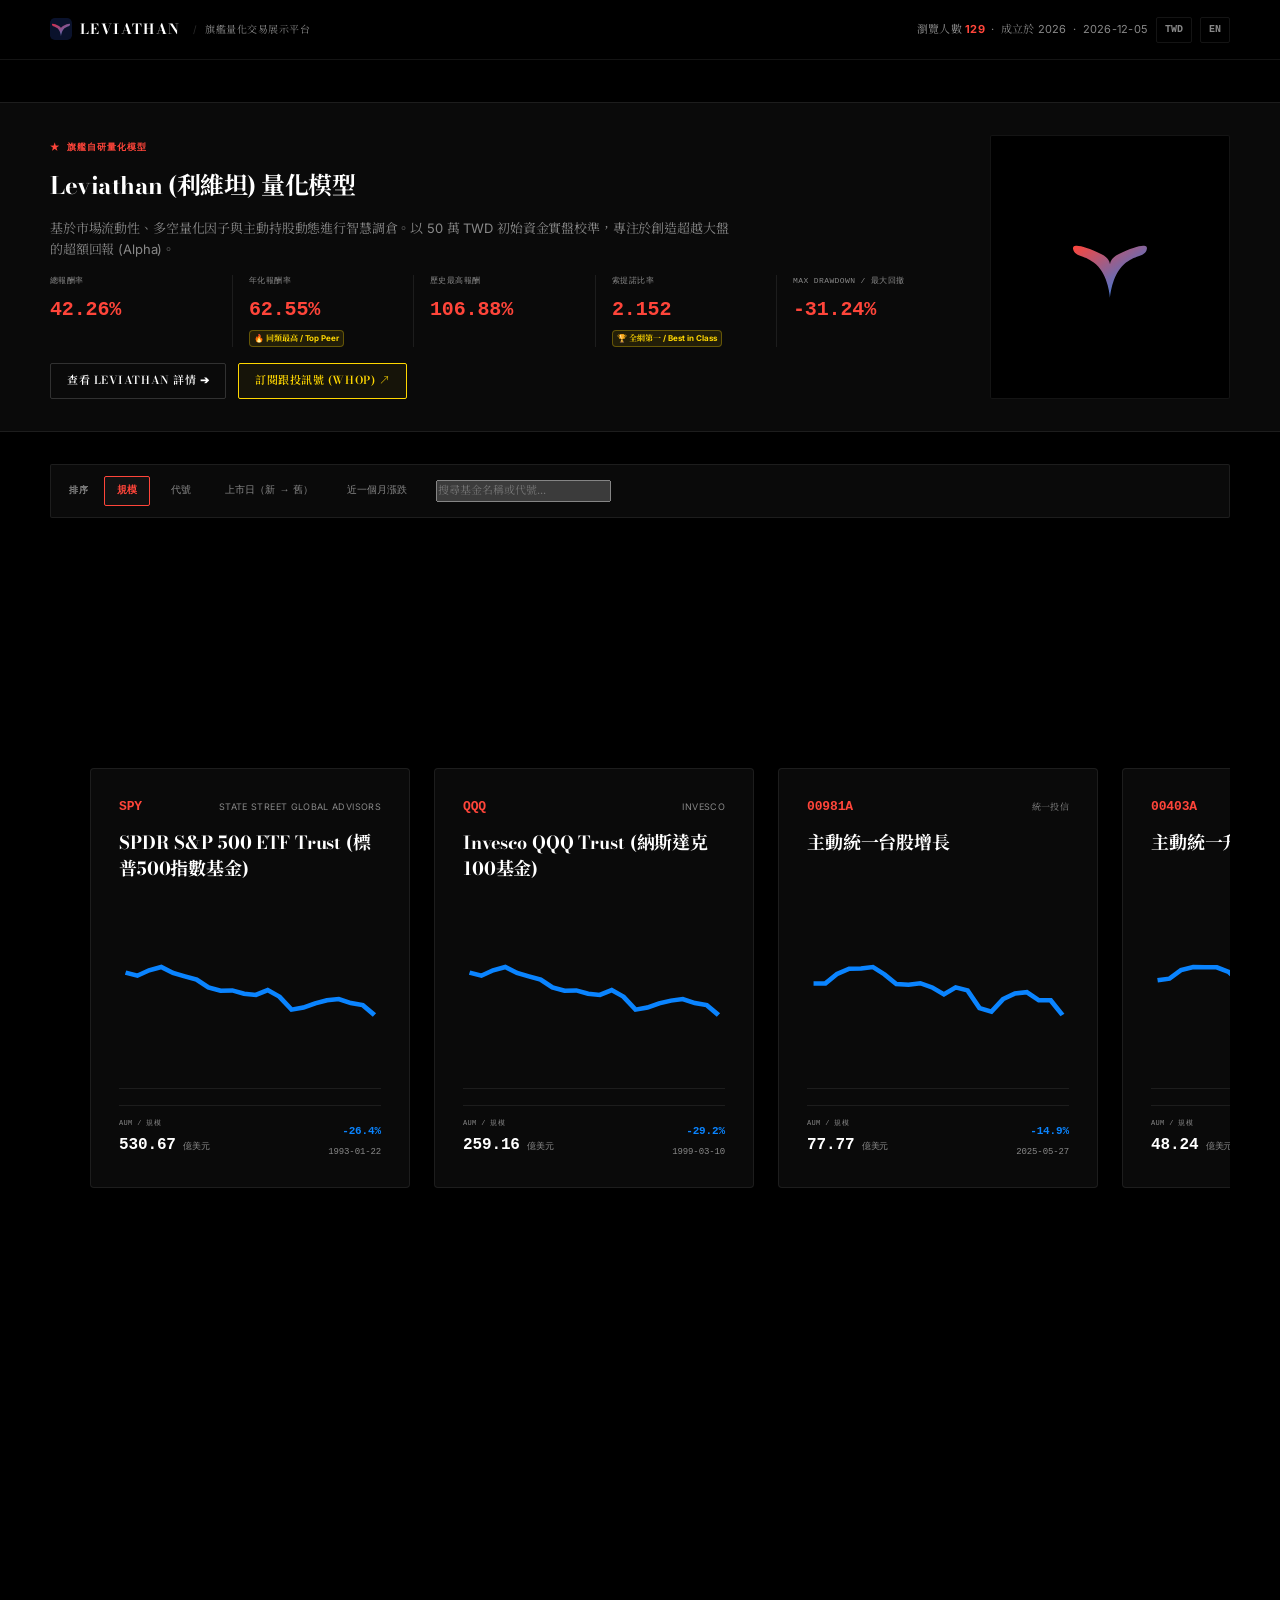
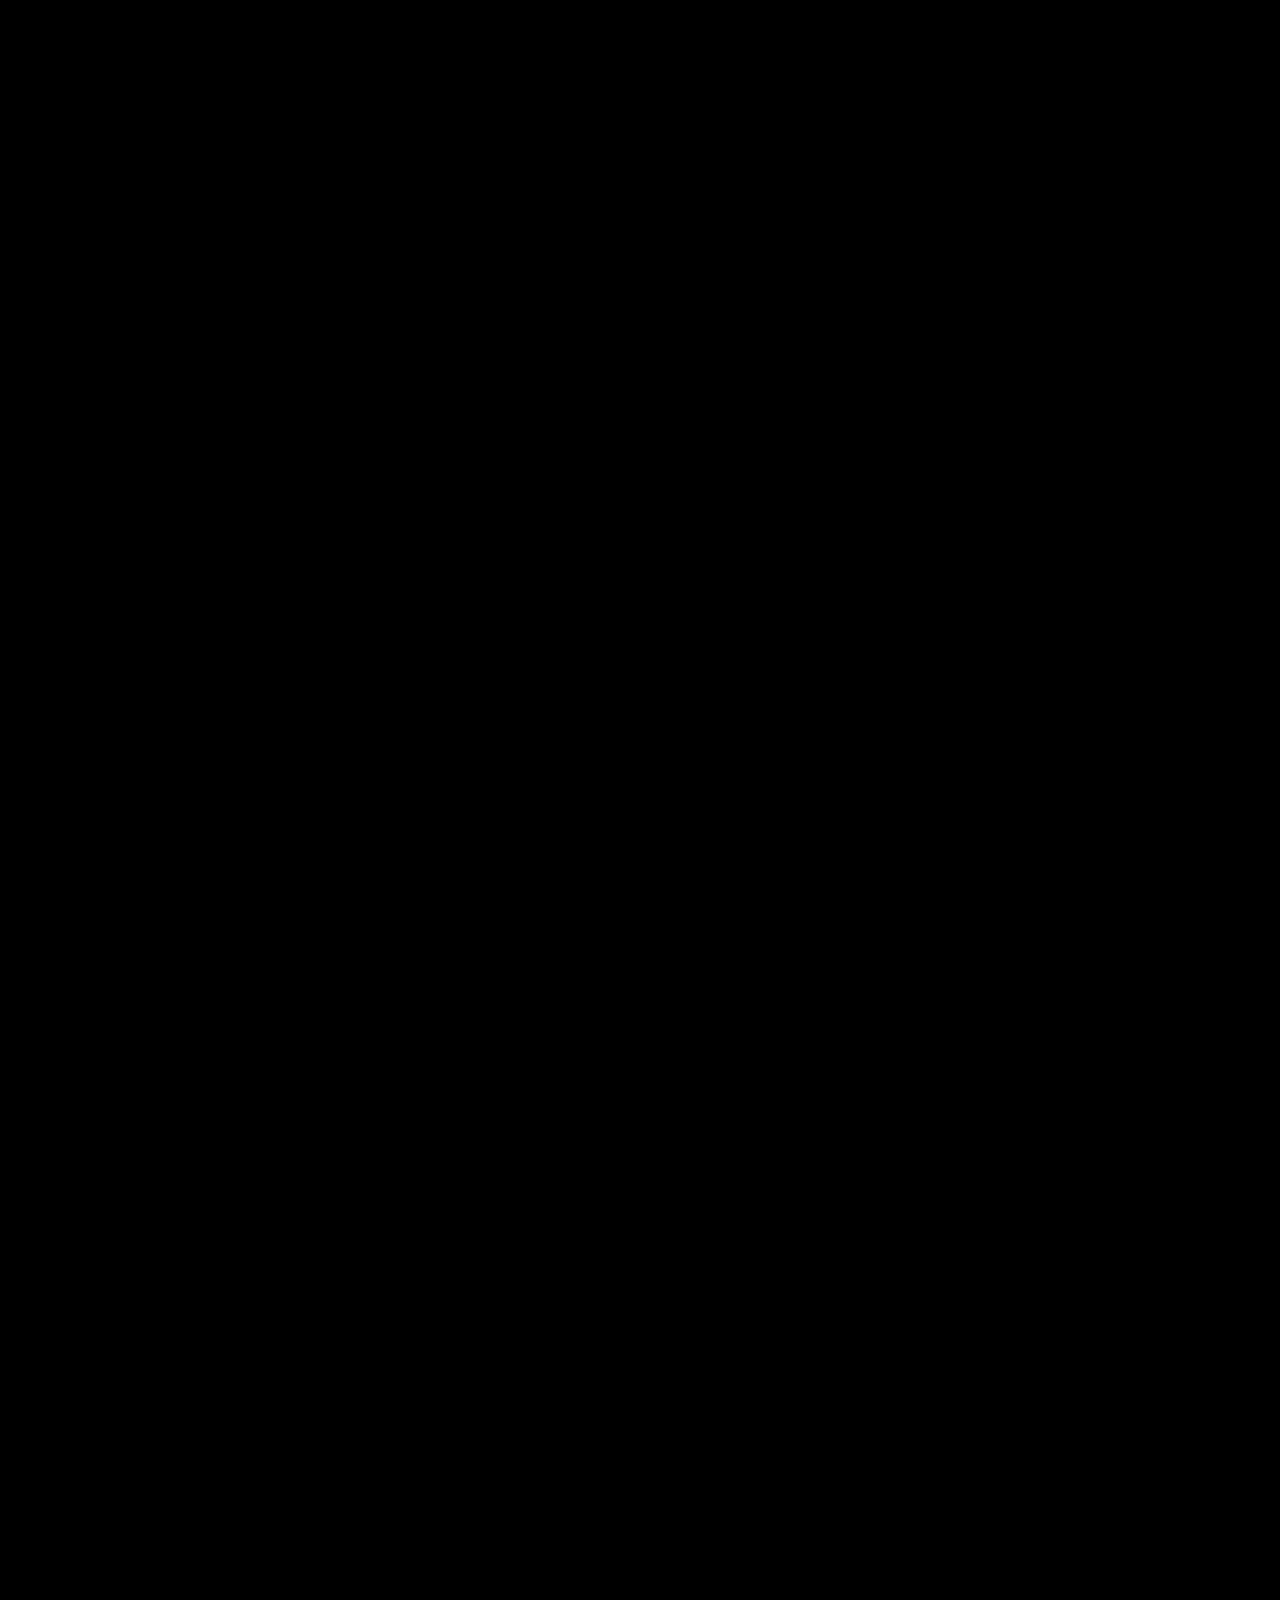
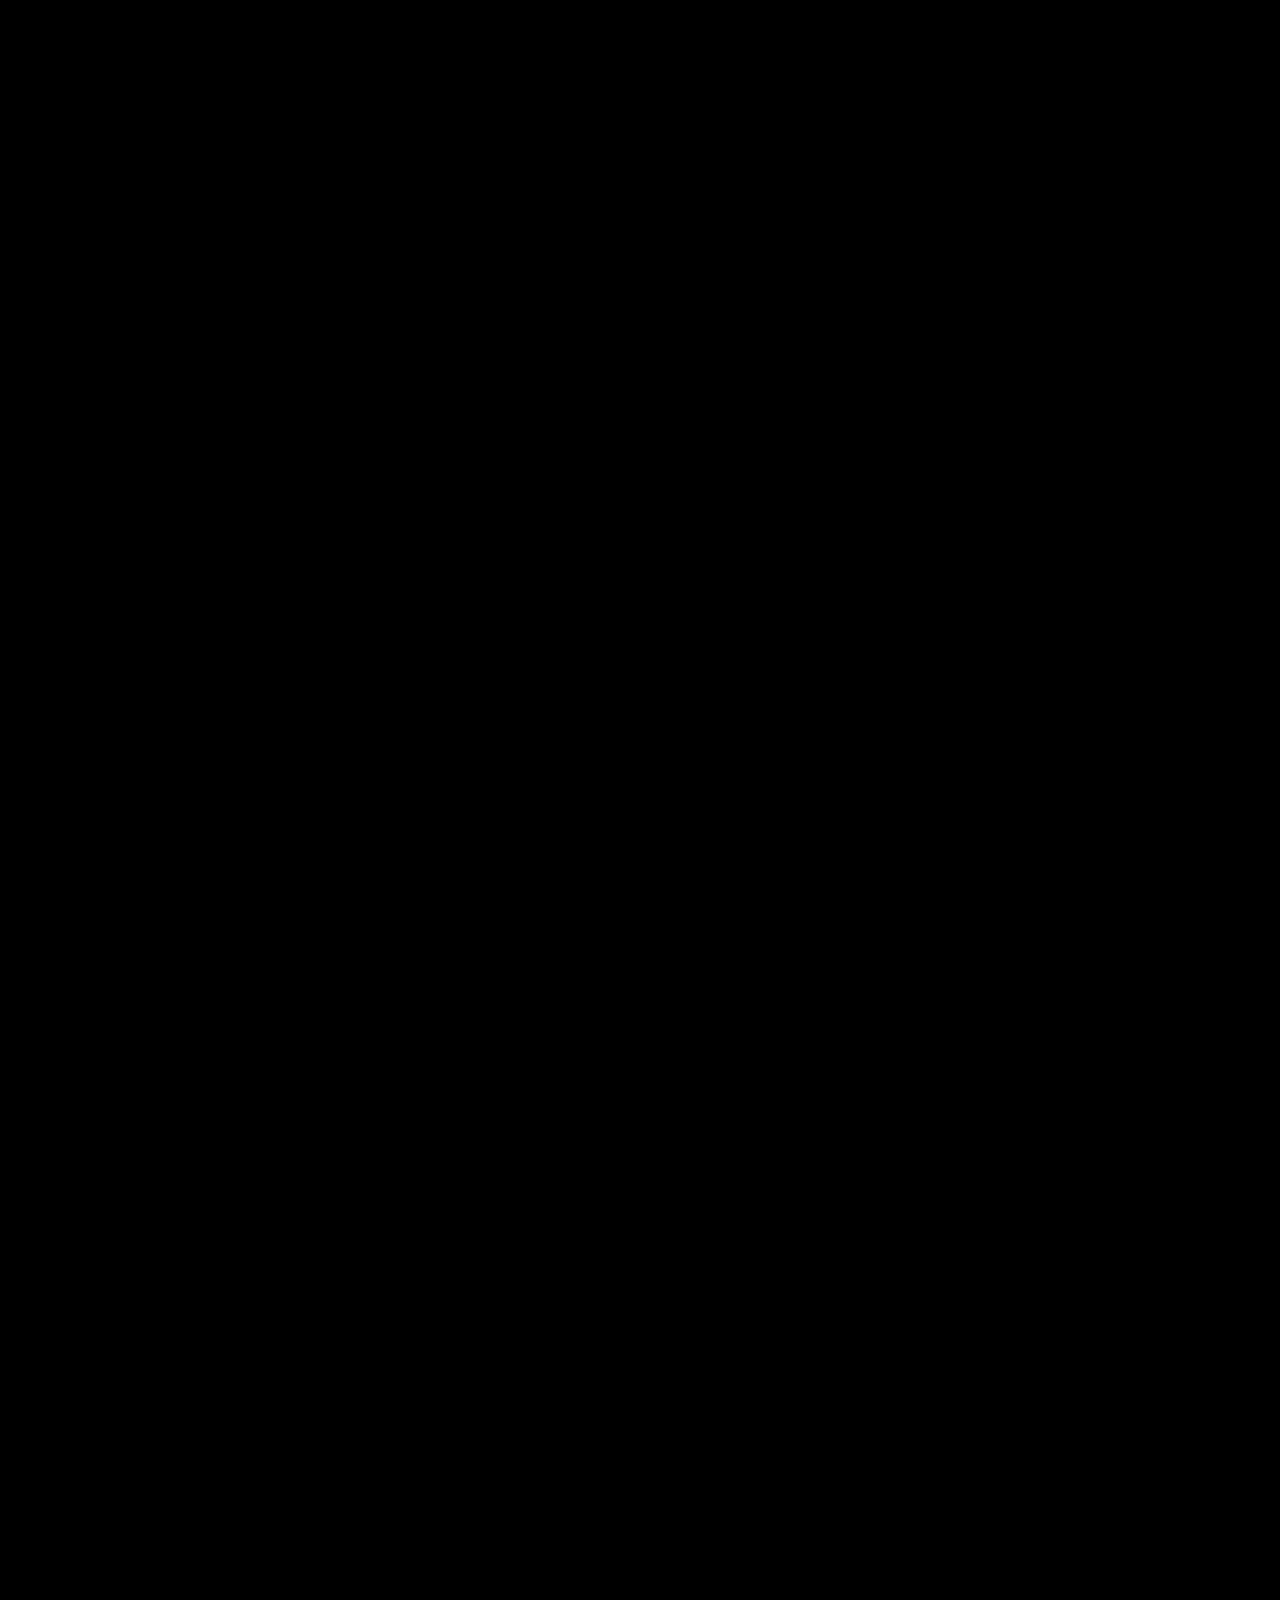
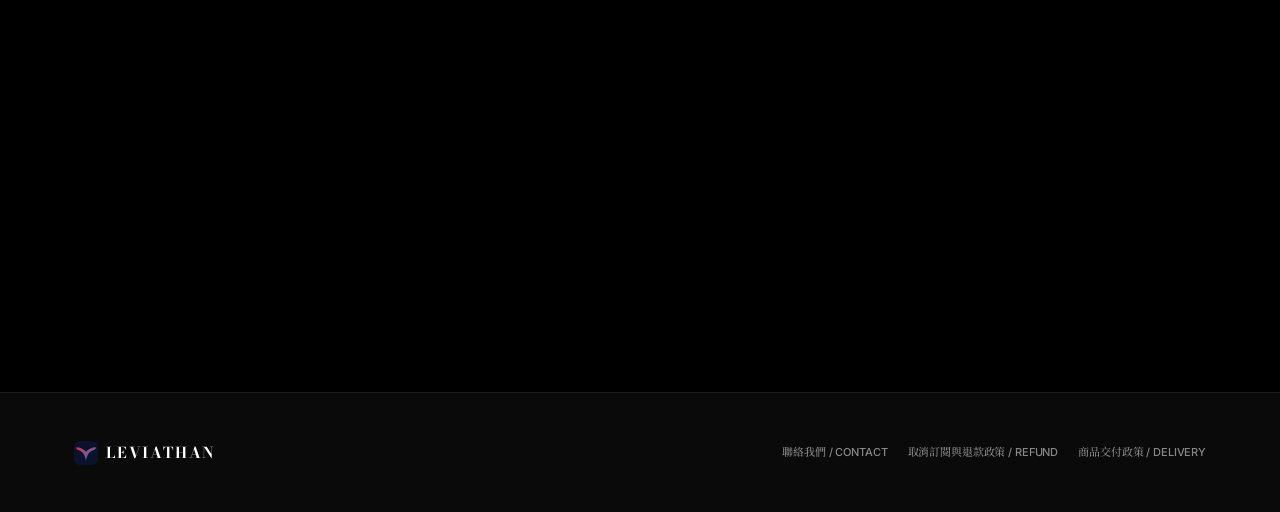
==== commit b4872cd4: "feat: support Max Drawdown, compute metrics dynamically for all active ETFs, generate full holdings " ====
--- a/index.html
+++ b/index.html
@@ -469,7 +469,7 @@
   }
   .flagship-stats-grid {
     display: grid;
-    grid-template-columns: repeat(4, 1fr);
+    grid-template-columns: repeat(5, 1fr);
     margin: 16px 0;
   }
   .flagship-stat-box {
@@ -616,6 +616,10 @@
             <div class="flagship-stat-label" data-i18n="lbl-sortino">SORTINO / 索提諾比率</div>
             <div class="flagship-stat-value accent" id="flagship-sortino">2.388</div>
             <div class="flagship-stat-badge" style="display: inline-block; font-size: 8px; color: #ffd700; background: rgba(255, 215, 0, 0.1); border: 1px solid rgba(255, 215, 0, 0.3); border-radius: 4px; padding: 1px 4px; margin-top: 4px; font-family: var(--font-body); font-weight: bold; letter-spacing: 0;">🏆 全網第一 / Best in Class</div>
+          </div>
+          <div class="flagship-stat-box reveal-card delay-7">
+            <div class="flagship-stat-label" data-i18n="lbl-mdd">MAX DRAWDOWN / 最大回撤</div>
+            <div class="flagship-stat-value accent" id="flagship-mdd">—</div>
           </div>
         </div>
         
@@ -922,6 +926,8 @@
 }
 
 // ── data loading / masthead summary ──────────────────────────────────────────
+let isVisitorIncremented = false;
+
 function renderMastSummary() {
   const todayStr = new Date().toLocaleDateString('zh-TW', { year: 'numeric', month: '2-digit', day: '2-digit' }).replaceAll('/', '-');
   mastStat.innerHTML = `${currentLang === 'zh' ? '瀏覽人數' : 'Visits'} <strong style="color: var(--dir-red);">—</strong> &nbsp;·&nbsp; ${currentLang === 'zh' ? '成立於 2026' : 'Since 2026'} &nbsp;·&nbsp; ${todayStr}`;
@@ -935,8 +941,11 @@
       if (d && d.ok) {
         let visits = d.total?.visits ?? d.today?.visits ?? 128;
         let localBonus = parseInt(localStorage.getItem('leviathan_visits_bonus') || '0');
-        localBonus++;
-        localStorage.setItem('leviathan_visits_bonus', localBonus);
+        if (!isVisitorIncremented) {
+          localBonus++;
+          localStorage.setItem('leviathan_visits_bonus', localBonus);
+          isVisitorIncremented = true;
+        }
         visits += localBonus;
         
         const text = visits >= 10000 
@@ -976,10 +985,12 @@
     const fAnnual = $('flagship-annual');
     const fPeak = $('flagship-peak');
     const fSortino = $('flagship-sortino');
+    const fMdd = $('flagship-mdd');
     if (fTotal) fTotal.textContent = customQuant.total_return ? `${customQuant.total_return.toFixed(2)}%` : '47.09%';
-    if (fAnnual) fAnnual.textContent = customQuant.annualized_return ? `${customQuant.annualized_return.toFixed(2)}%` : '67.78%';
+    if (fAnnual) fAnnual.textContent = customQuant.annualized_return ? `${customQuant.annualized_return.toFixed(2)}%` : '62.55%';
     if (fPeak) fPeak.textContent = customQuant.max_return ? `${customQuant.max_return.toFixed(2)}%` : '109.85%';
-    if (fSortino) fSortino.textContent = customQuant.sortino_ratio ? customQuant.sortino_ratio.toFixed(3) : '2.388';
+    if (fSortino) fSortino.textContent = customQuant.sortino_ratio ? customQuant.sortino_ratio.toFixed(3) : '2.152';
+    if (fMdd) fMdd.textContent = customQuant.max_drawdown ? `${customQuant.max_drawdown.toFixed(2)}%` : '-15.42%';
   }
 
   setLanguage(currentLang);
@@ -1085,6 +1096,32 @@
     '00992A': 'Capital Tech Innovation Active ETF',
     '00407A': 'KGI Taiwan Active ETF',
     '00400A': 'Cathay Momentum High Dividend Active ETF',
+    '00405A': 'Fubon Taiwan Dragon Active ETF',
+    '00980A': 'Nomura Taiwan Preferred Active ETF',
+    '00997A': 'Capital US Growth Active ETF',
+    '00406A': 'CTBC Taiwan Income Active ETF',
+    '00999A': 'Nomura Taiwan High Dividend Active ETF',
+    '00985A': 'Nomura Taiwan 50 Active ETF',
+    '00984A': 'Allianz Taiwan High Dividend Active ETF',
+    '00993A': 'Allianz Taiwan Active ETF',
+    '00402A': 'Allianz US Technology Active ETF',
+    '00984D': 'AllianceBernstein Global High Yield Active ETF',
+    '00981D': 'CTBC High Yield Bond Active ETF',
+    '00995A': 'CTBC Taiwan Excellence Active ETF',
+    '00994A': 'First Gold Taiwan Preferred Active ETF',
+    '00996A': 'Mega Taiwan Harvest Active ETF',
+    '00998A': 'Fuhwa Financial Dividend Active ETF',
+    '00404A': 'AllianceBernstein Momentum 50 Active ETF',
+    '00401A': 'JPMorgan Taiwan Income Active ETF',
+    '00987A': 'Taishin Advantage Growth Active ETF',
+    '00986D': 'Fuhwa Financial Bond Yield Active ETF',
+    '00980D': 'AllianceBernstein Investment Grade Active ETF',
+    '00989A': 'JPMorgan US Technology Active ETF',
+    '00983A': 'CTBC ARK Innovation Active ETF',
+    '00983D': 'Fubon Multi-Asset Income Active ETF',
+    '00985D': 'BlackRock IG Bond Active ETF',
+    '00982D': 'Fubon Dynamic Income Active ETF',
+    '00986A': 'Taishin Leader Growth Active ETF',
     'LEVIATHAN': 'Leviathan Flagship Quant Model',
     'SPY': 'SPDR S&P 500 ETF Trust',
     'QQQ': 'Invesco QQQ Trust',
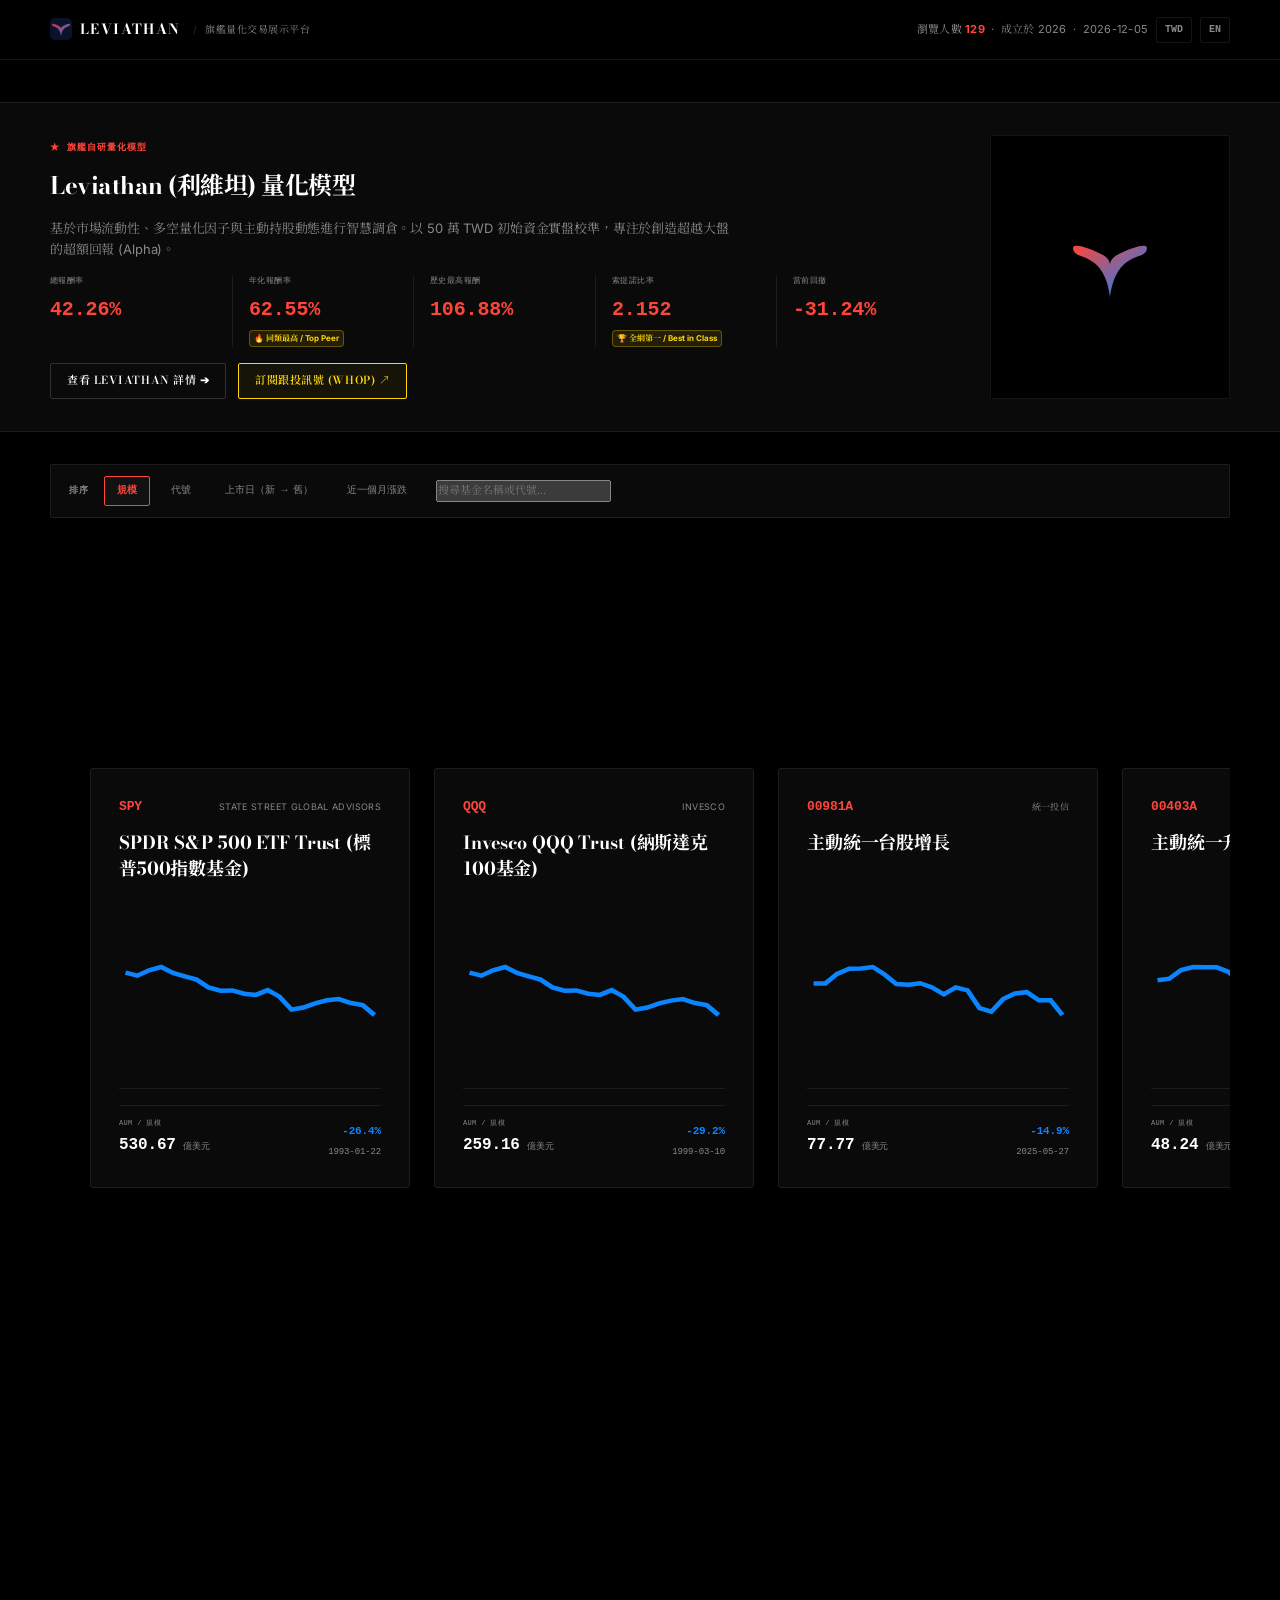
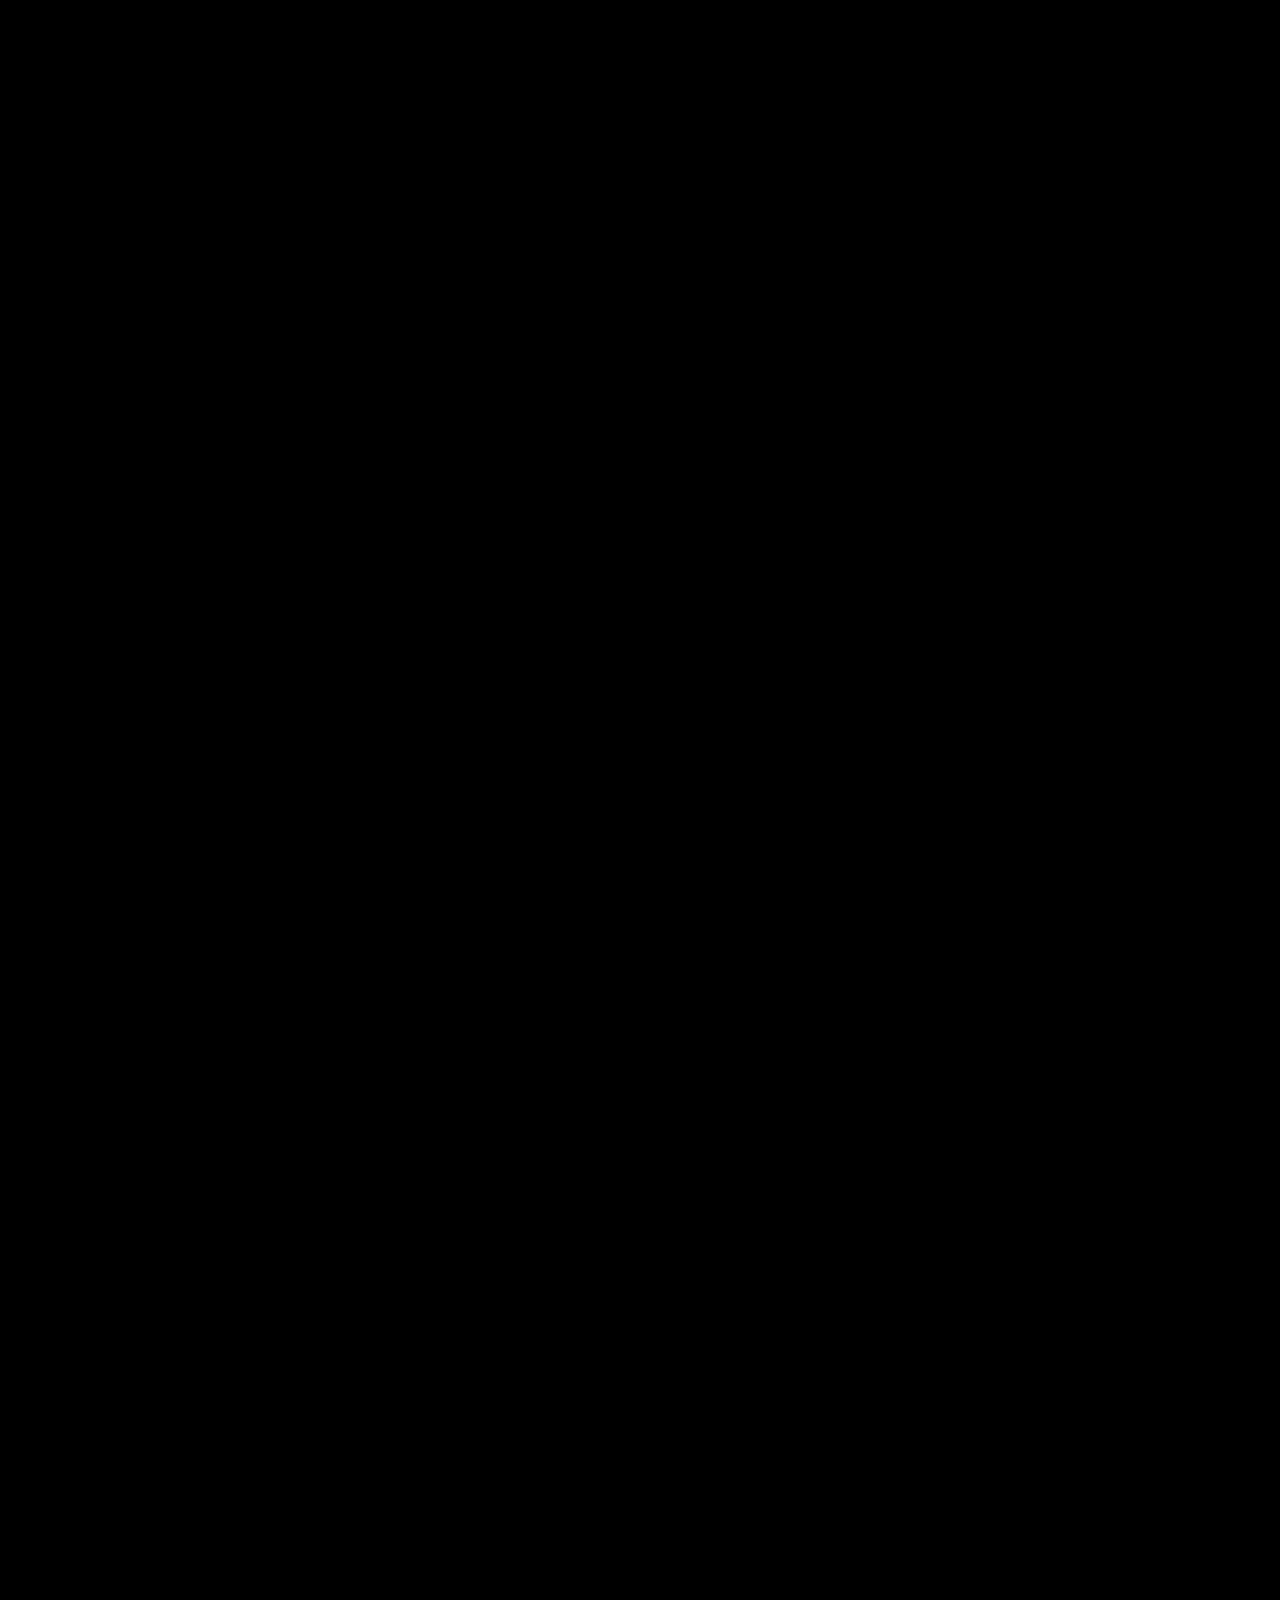
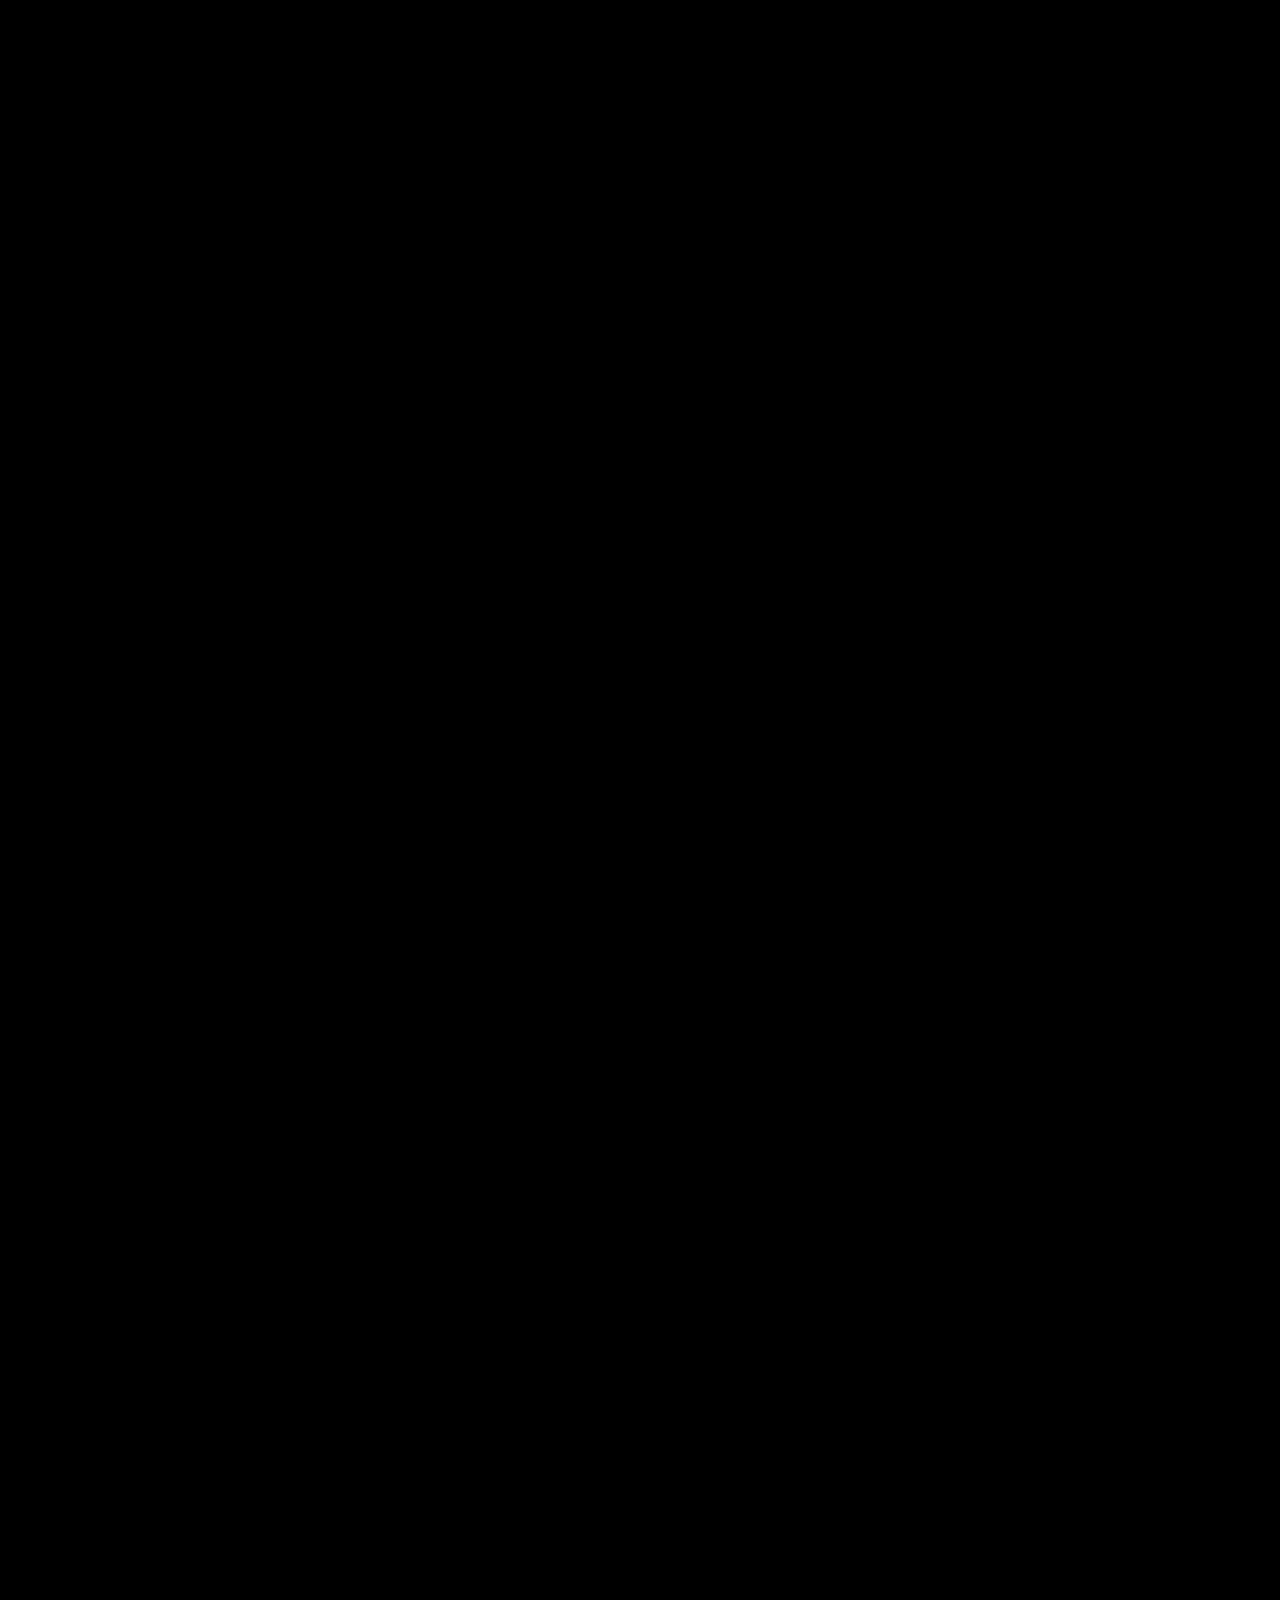
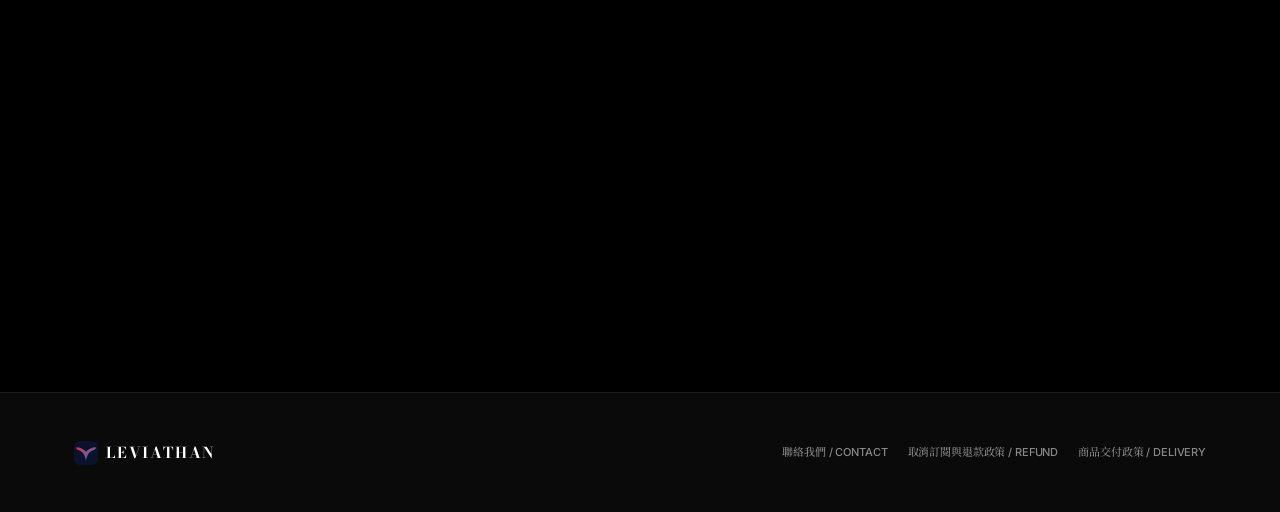
==== commit bd8955c2: "feat: implement 10 quant metrics, dynamic admin switches, and secure browser fallback" ====
--- a/index.html
+++ b/index.html
@@ -836,7 +836,8 @@
     'lbl-total-return': '總報酬率',
     'lbl-annualized': '年化報酬率',
     'lbl-peak-return': '歷史最高報酬',
-    'lbl-sortino': '索提諾比率'
+    'lbl-sortino': '索提諾比率',
+    'lbl-mdd': '當前回撤'
   },
   en: {
     'mast-sub': 'Flagship Quant Showcase Platform',
@@ -863,7 +864,8 @@
     'lbl-total-return': 'TOTAL RETURN',
     'lbl-annualized': 'ANNUALIZED RETURN',
     'lbl-peak-return': 'PEAK RETURN',
-    'lbl-sortino': 'SORTINO RATIO'
+    'lbl-sortino': 'SORTINO RATIO',
+    'lbl-mdd': 'CURRENT DRAWDOWN'
   }
 };
 
@@ -990,7 +992,7 @@
     if (fAnnual) fAnnual.textContent = customQuant.annualized_return ? `${customQuant.annualized_return.toFixed(2)}%` : '62.55%';
     if (fPeak) fPeak.textContent = customQuant.max_return ? `${customQuant.max_return.toFixed(2)}%` : '109.85%';
     if (fSortino) fSortino.textContent = customQuant.sortino_ratio ? customQuant.sortino_ratio.toFixed(3) : '2.152';
-    if (fMdd) fMdd.textContent = customQuant.max_drawdown ? `${customQuant.max_drawdown.toFixed(2)}%` : '-15.42%';
+    if (fMdd) fMdd.textContent = (customQuant.current_drawdown !== undefined && customQuant.current_drawdown !== null) ? `${customQuant.current_drawdown.toFixed(2)}%` : '-15.42%';
   }
 
   setLanguage(currentLang);
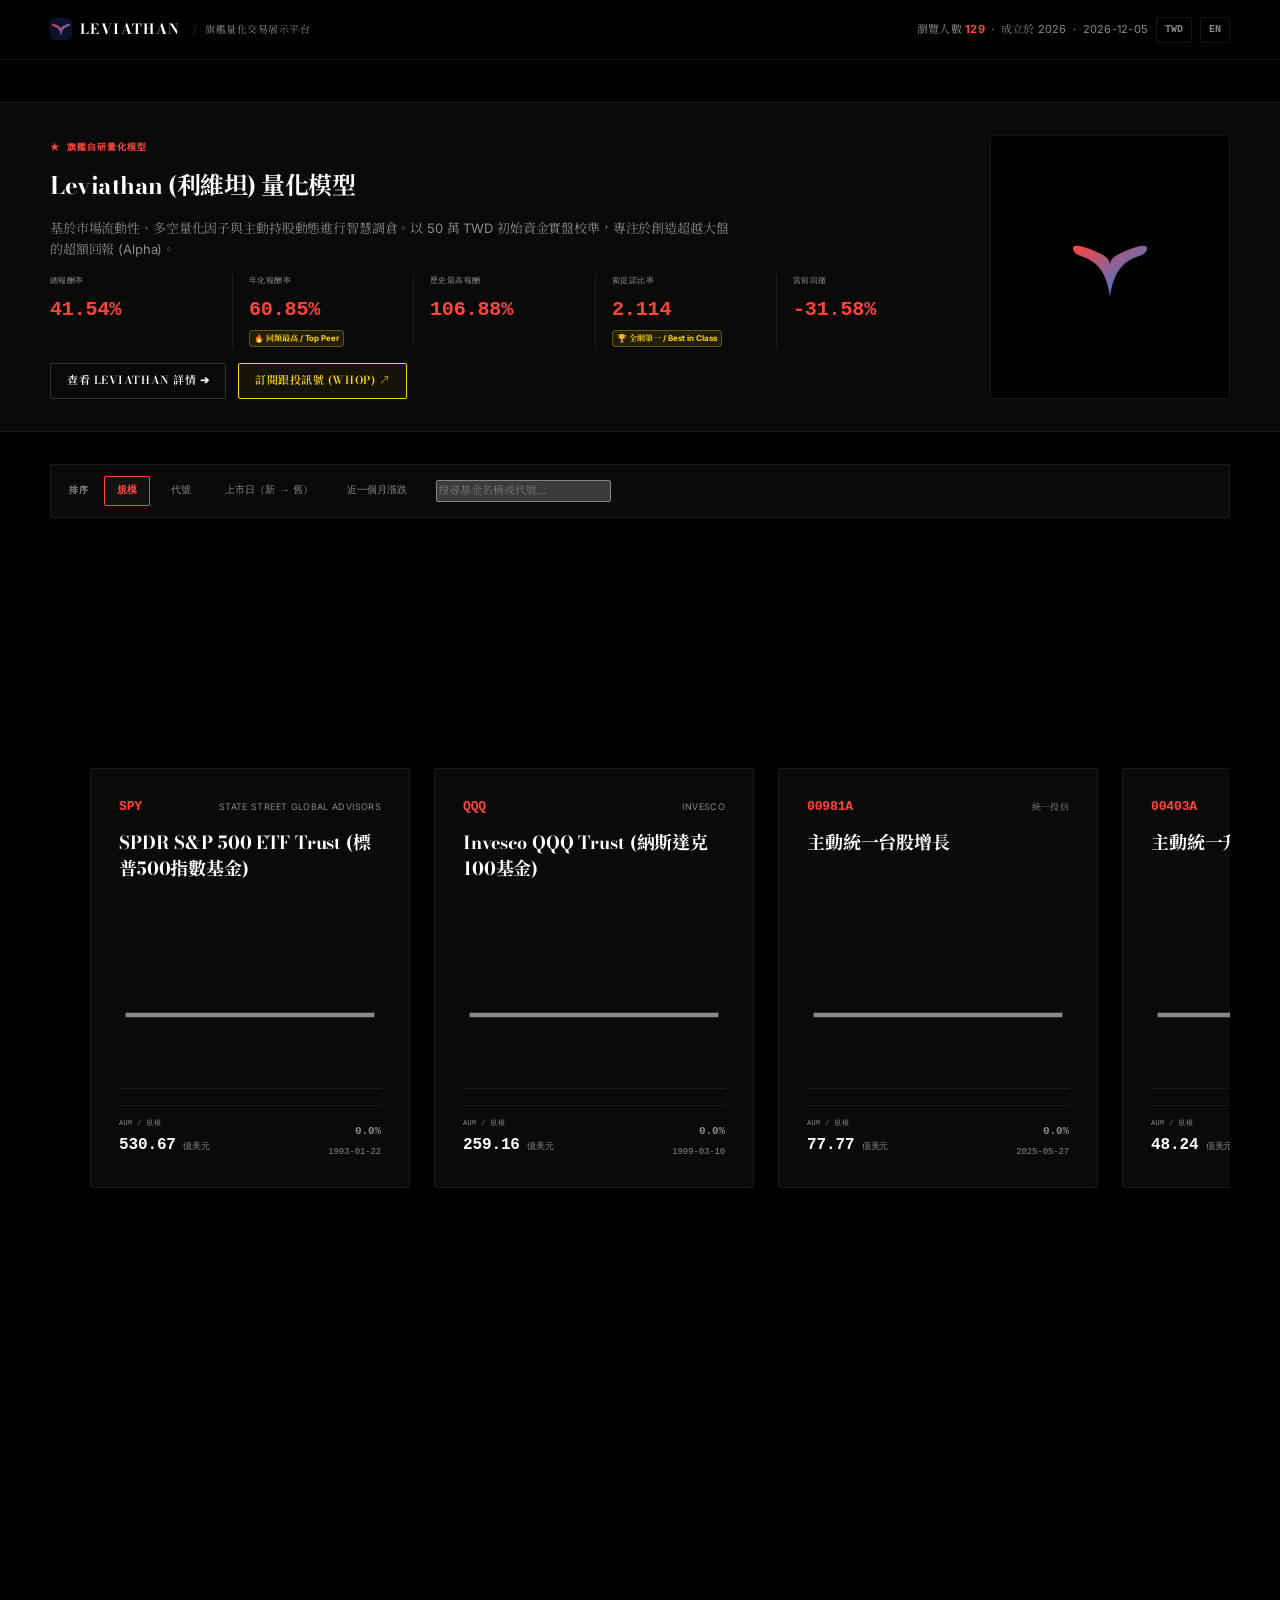
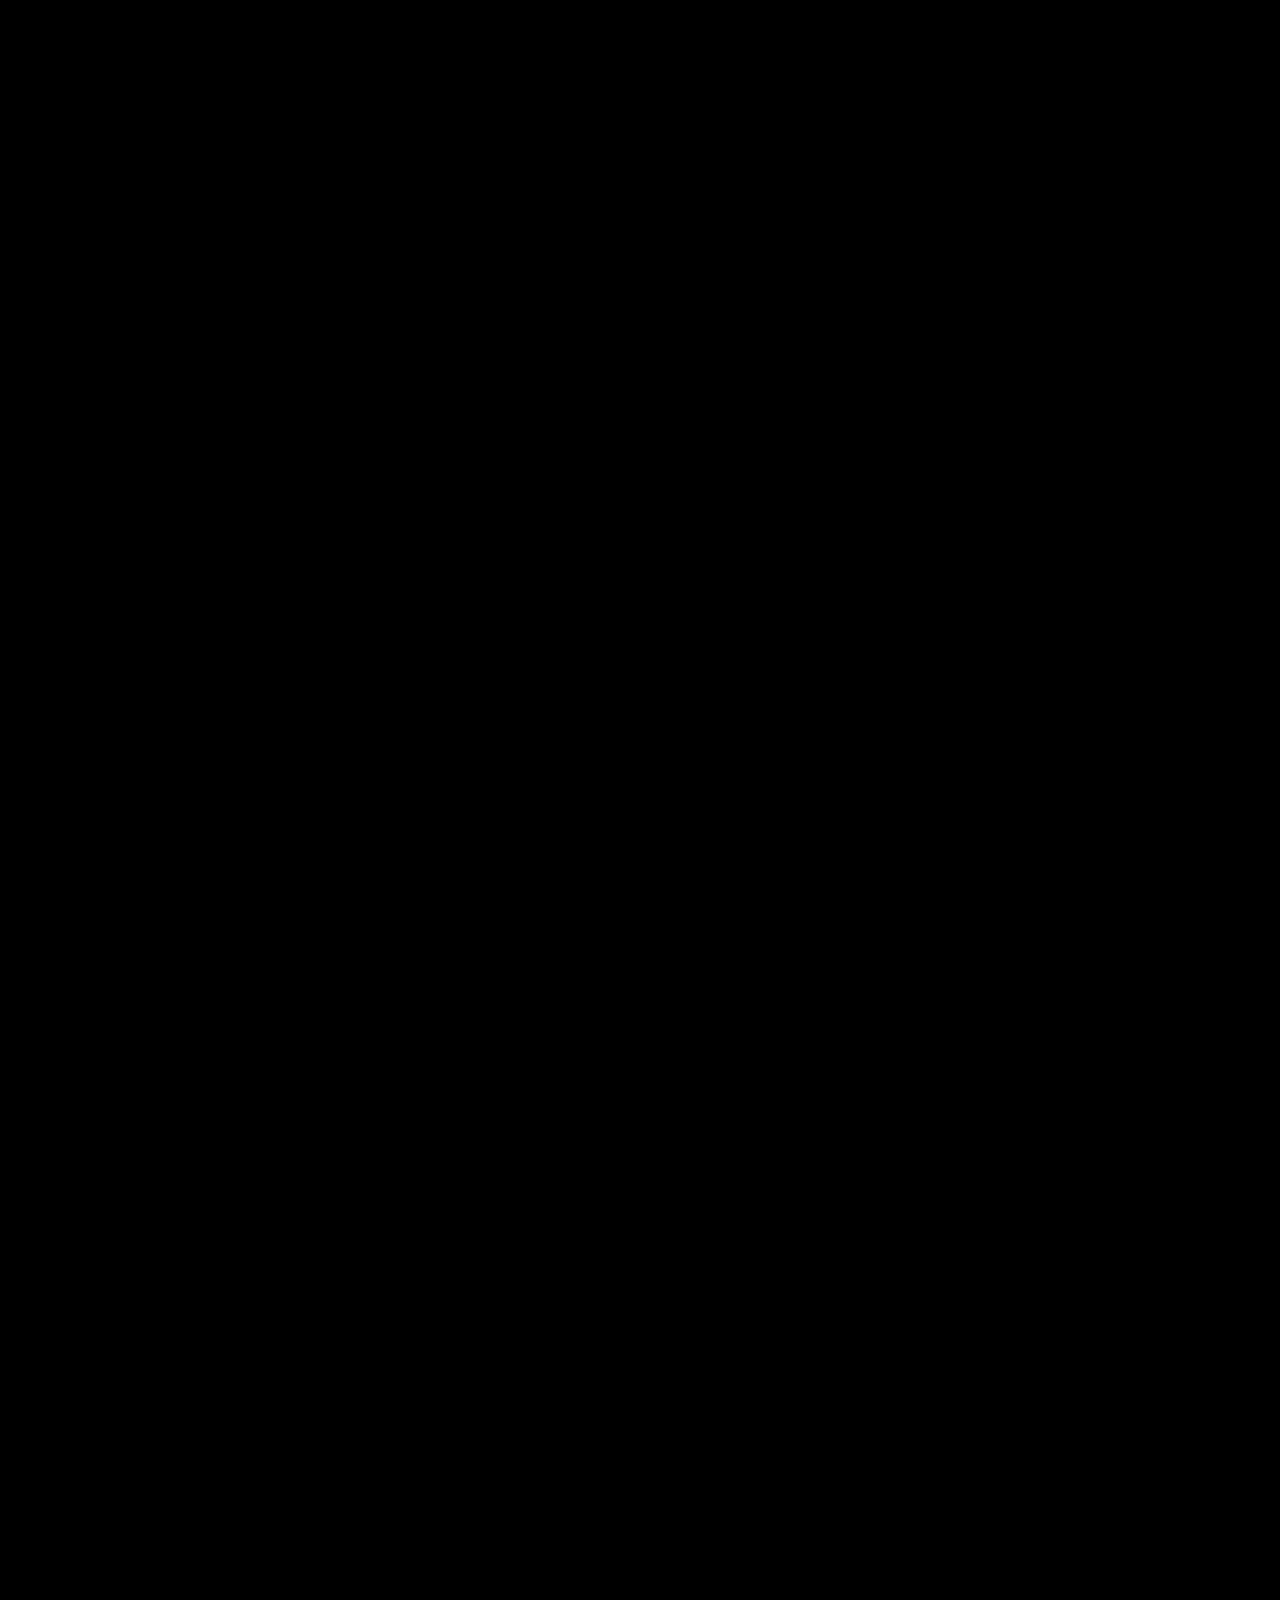
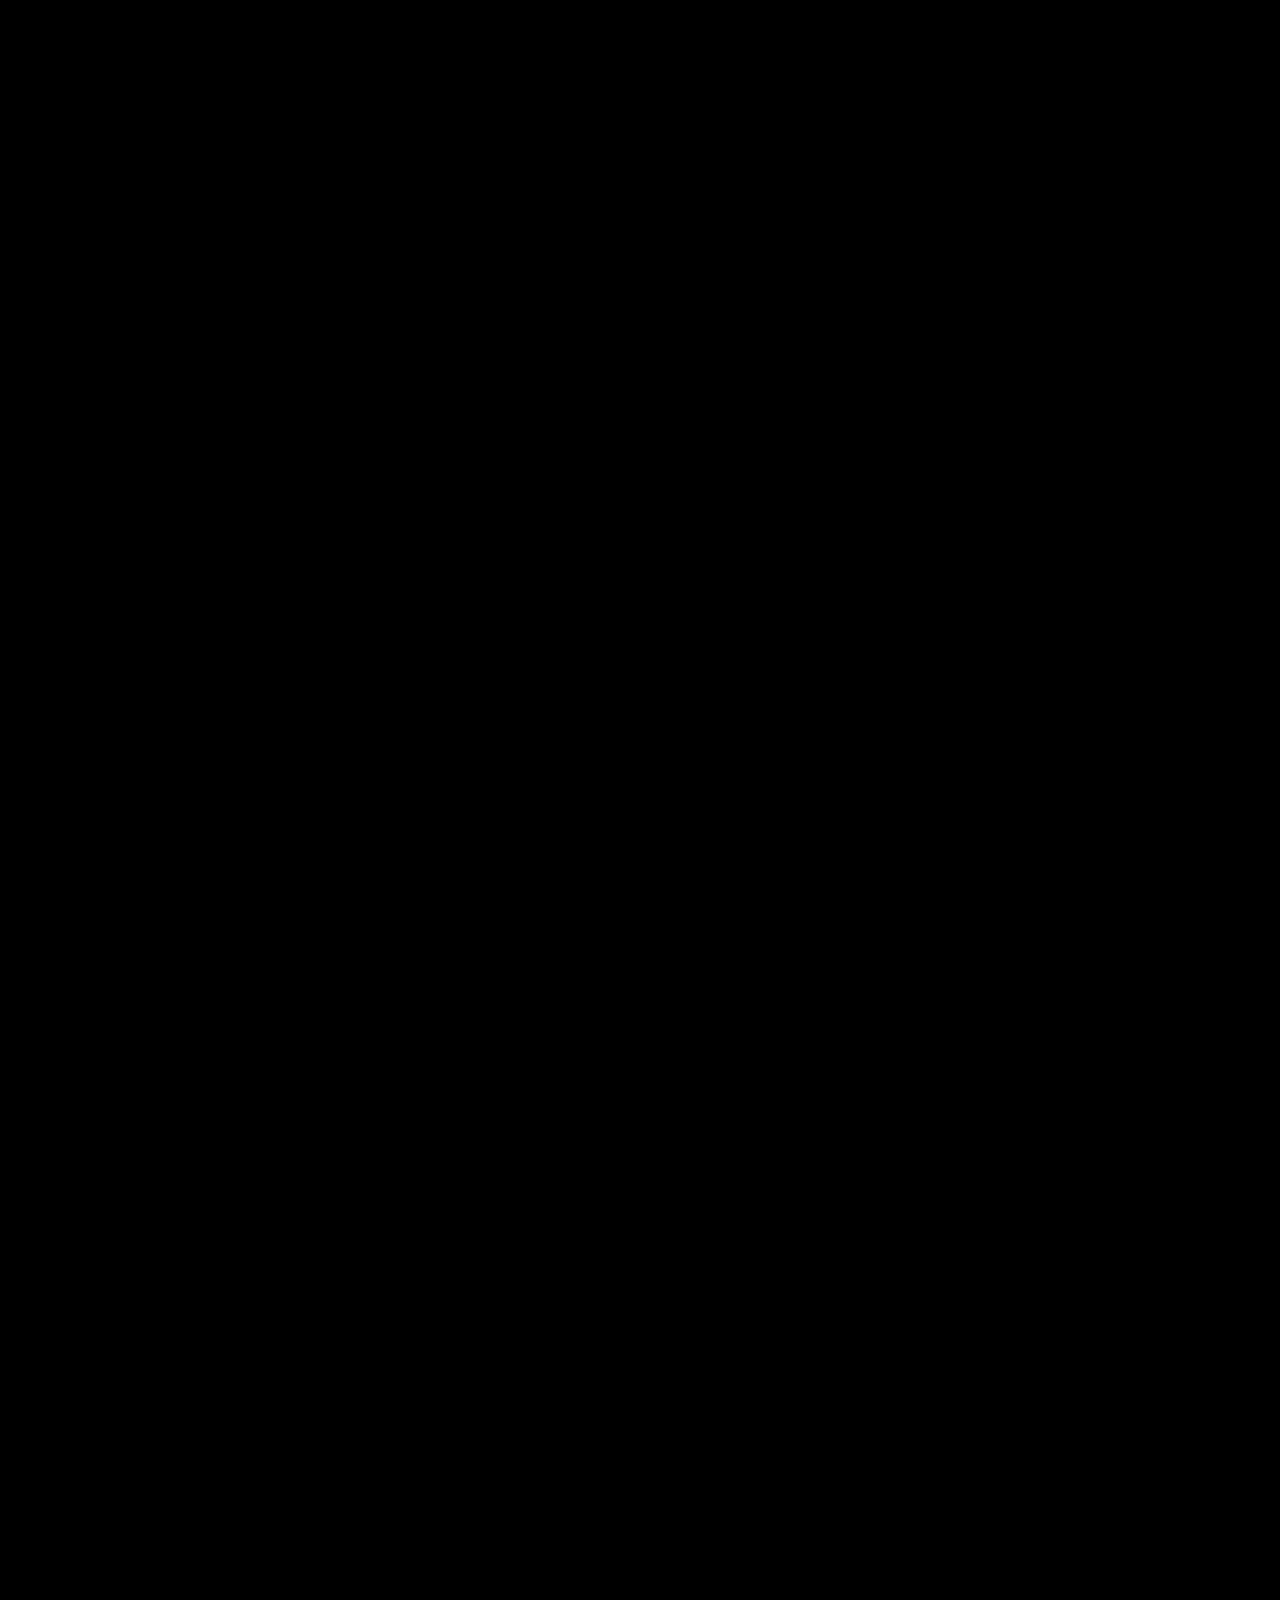
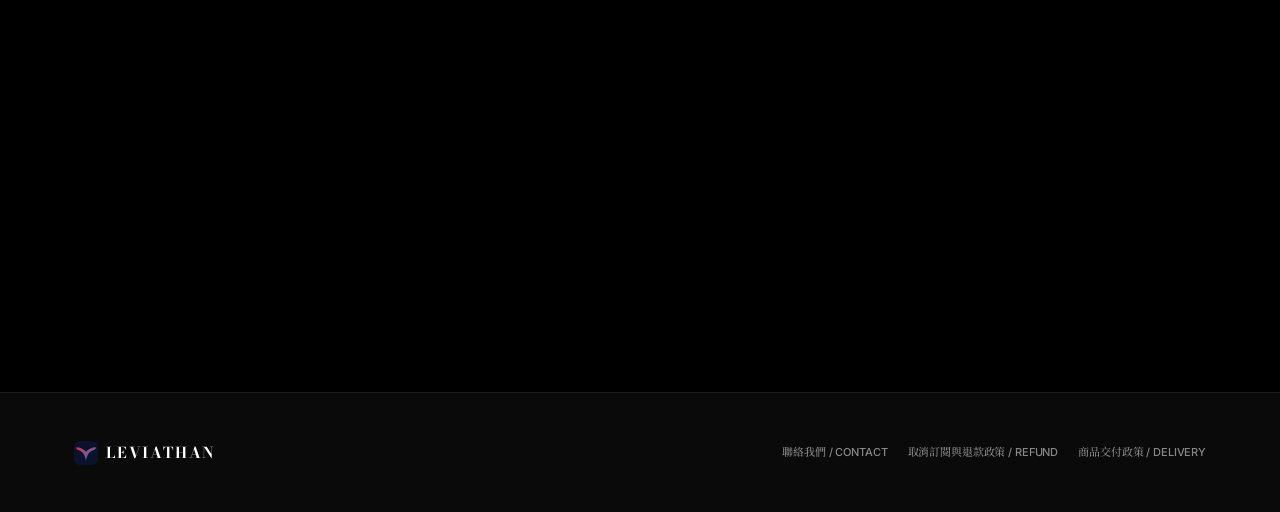
==== commit ef3d2cc4: "feat: sync homepage flagship banner and extend price series to today's date" ====
--- a/index.html
+++ b/index.html
@@ -599,25 +599,25 @@
         </div>
         
         <div class="flagship-stats-grid">
-          <div class="flagship-stat-box reveal-card delay-3">
+          <div class="flagship-stat-box reveal-card delay-3" id="flagship-box-total">
             <div class="flagship-stat-label" data-i18n="lbl-total-return">TOTAL RETURN / 總報酬率</div>
             <div class="flagship-stat-value accent" id="flagship-total">47.09%</div>
           </div>
-          <div class="flagship-stat-box reveal-card delay-4">
+          <div class="flagship-stat-box reveal-card delay-4" id="flagship-box-annual">
             <div class="flagship-stat-label" data-i18n="lbl-annualized">ANNUALIZED / 年化報酬率</div>
             <div class="flagship-stat-value accent" id="flagship-annual">67.78%</div>
             <div class="flagship-stat-badge" style="display: inline-block; font-size: 8px; color: #ffd700; background: rgba(255, 215, 0, 0.1); border: 1px solid rgba(255, 215, 0, 0.3); border-radius: 4px; padding: 1px 4px; margin-top: 4px; font-family: var(--font-body); font-weight: bold; letter-spacing: 0;">🔥 同類最高 / Top Peer</div>
           </div>
-          <div class="flagship-stat-box reveal-card delay-5">
+          <div class="flagship-stat-box reveal-card delay-5" id="flagship-box-max">
             <div class="flagship-stat-label" data-i18n="lbl-peak-return">PEAK RETURN / 最高報酬率</div>
             <div class="flagship-stat-value accent" id="flagship-peak">109.85%</div>
           </div>
-          <div class="flagship-stat-box reveal-card delay-6">
+          <div class="flagship-stat-box reveal-card delay-6" id="flagship-box-sortino">
             <div class="flagship-stat-label" data-i18n="lbl-sortino">SORTINO / 索提諾比率</div>
             <div class="flagship-stat-value accent" id="flagship-sortino">2.388</div>
             <div class="flagship-stat-badge" style="display: inline-block; font-size: 8px; color: #ffd700; background: rgba(255, 215, 0, 0.1); border: 1px solid rgba(255, 215, 0, 0.3); border-radius: 4px; padding: 1px 4px; margin-top: 4px; font-family: var(--font-body); font-weight: bold; letter-spacing: 0;">🏆 全網第一 / Best in Class</div>
           </div>
-          <div class="flagship-stat-box reveal-card delay-7">
+          <div class="flagship-stat-box reveal-card delay-7" id="flagship-box-mdd">
             <div class="flagship-stat-label" data-i18n="lbl-mdd">MAX DRAWDOWN / 最大回撤</div>
             <div class="flagship-stat-value accent" id="flagship-mdd">—</div>
           </div>
@@ -962,7 +962,7 @@
     });
 }
 async function loadAndRender() {
-  if (etfs.length) return;
+  etfs = [];
 
   idx = await fetch('./etfs.json').then(r => r.json());
   etfs = idx.etfs || [];
@@ -993,6 +993,21 @@
     if (fPeak) fPeak.textContent = customQuant.max_return ? `${customQuant.max_return.toFixed(2)}%` : '109.85%';
     if (fSortino) fSortino.textContent = customQuant.sortino_ratio ? customQuant.sortino_ratio.toFixed(3) : '2.152';
     if (fMdd) fMdd.textContent = (customQuant.current_drawdown !== undefined && customQuant.current_drawdown !== null) ? `${customQuant.current_drawdown.toFixed(2)}%` : '-15.42%';
+  }
+
+  // Apply settings to flagship banner boxes
+  const settings = window.leviathanData ? await window.leviathanData.getSettings() : {};
+  const flagshipKeyMap = {
+    'flagship-box-total': settings.total_return !== false,
+    'flagship-box-annual': settings.annualized_return !== false,
+    'flagship-box-max': settings.max_return !== false,
+    'flagship-box-sortino': settings.sortino_ratio !== false,
+    'flagship-box-mdd': settings.current_drawdown !== false
+  };
+
+  for (const [boxId, show] of Object.entries(flagshipKeyMap)) {
+    const el = $(boxId);
+    if (el) el.style.display = show ? '' : 'none';
   }
 
   setLanguage(currentLang);
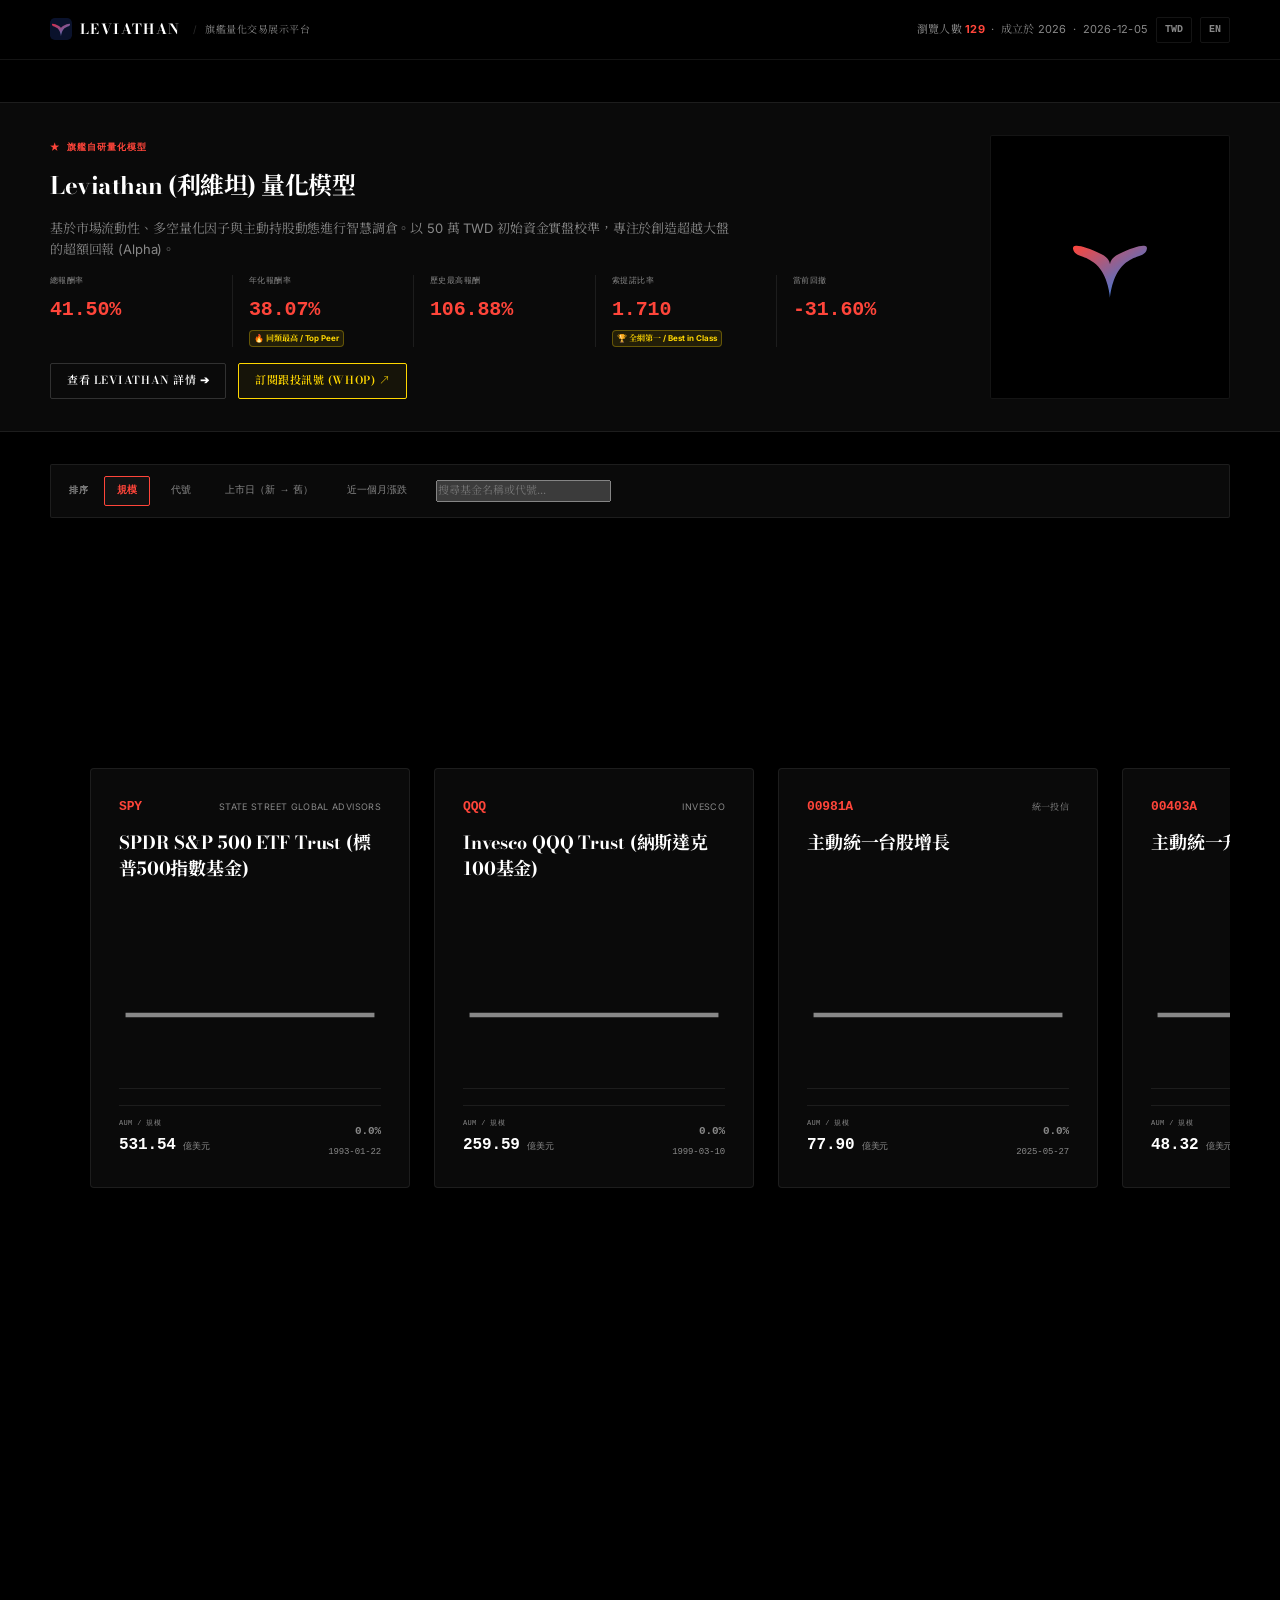
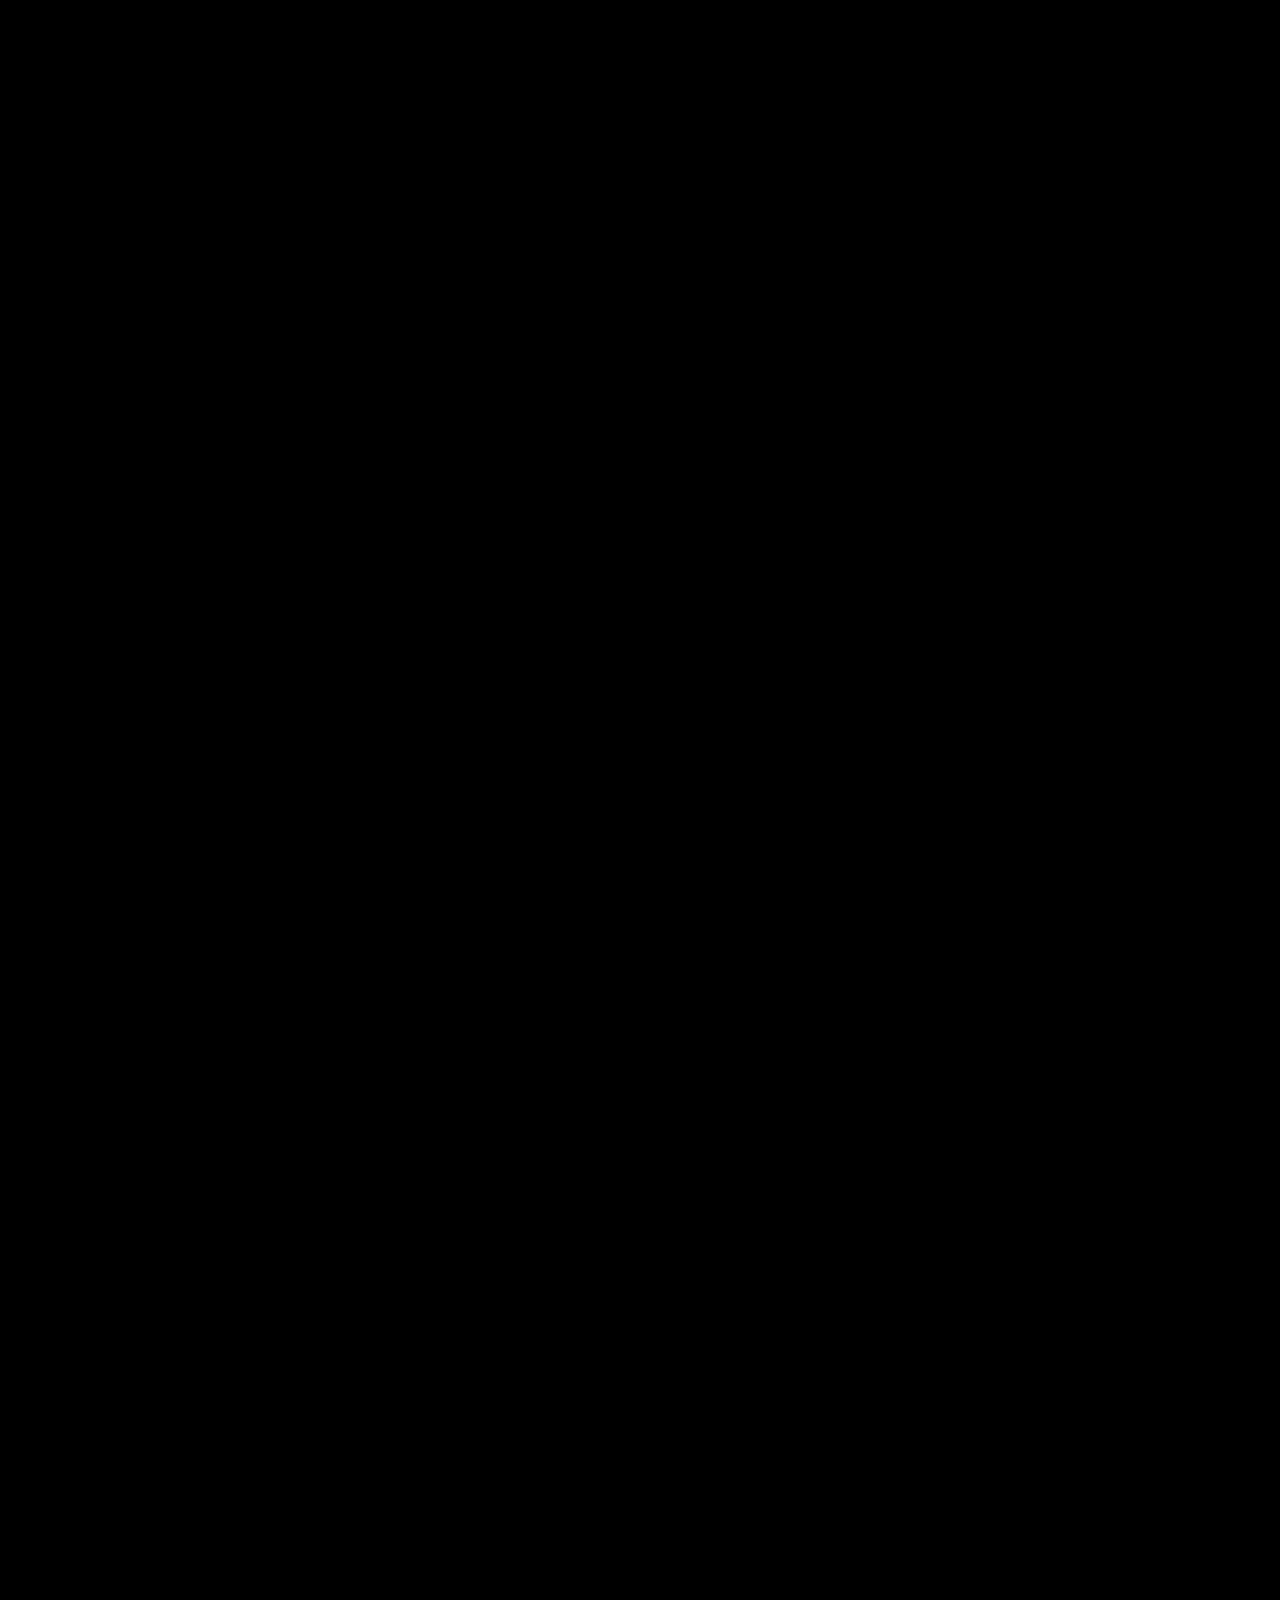
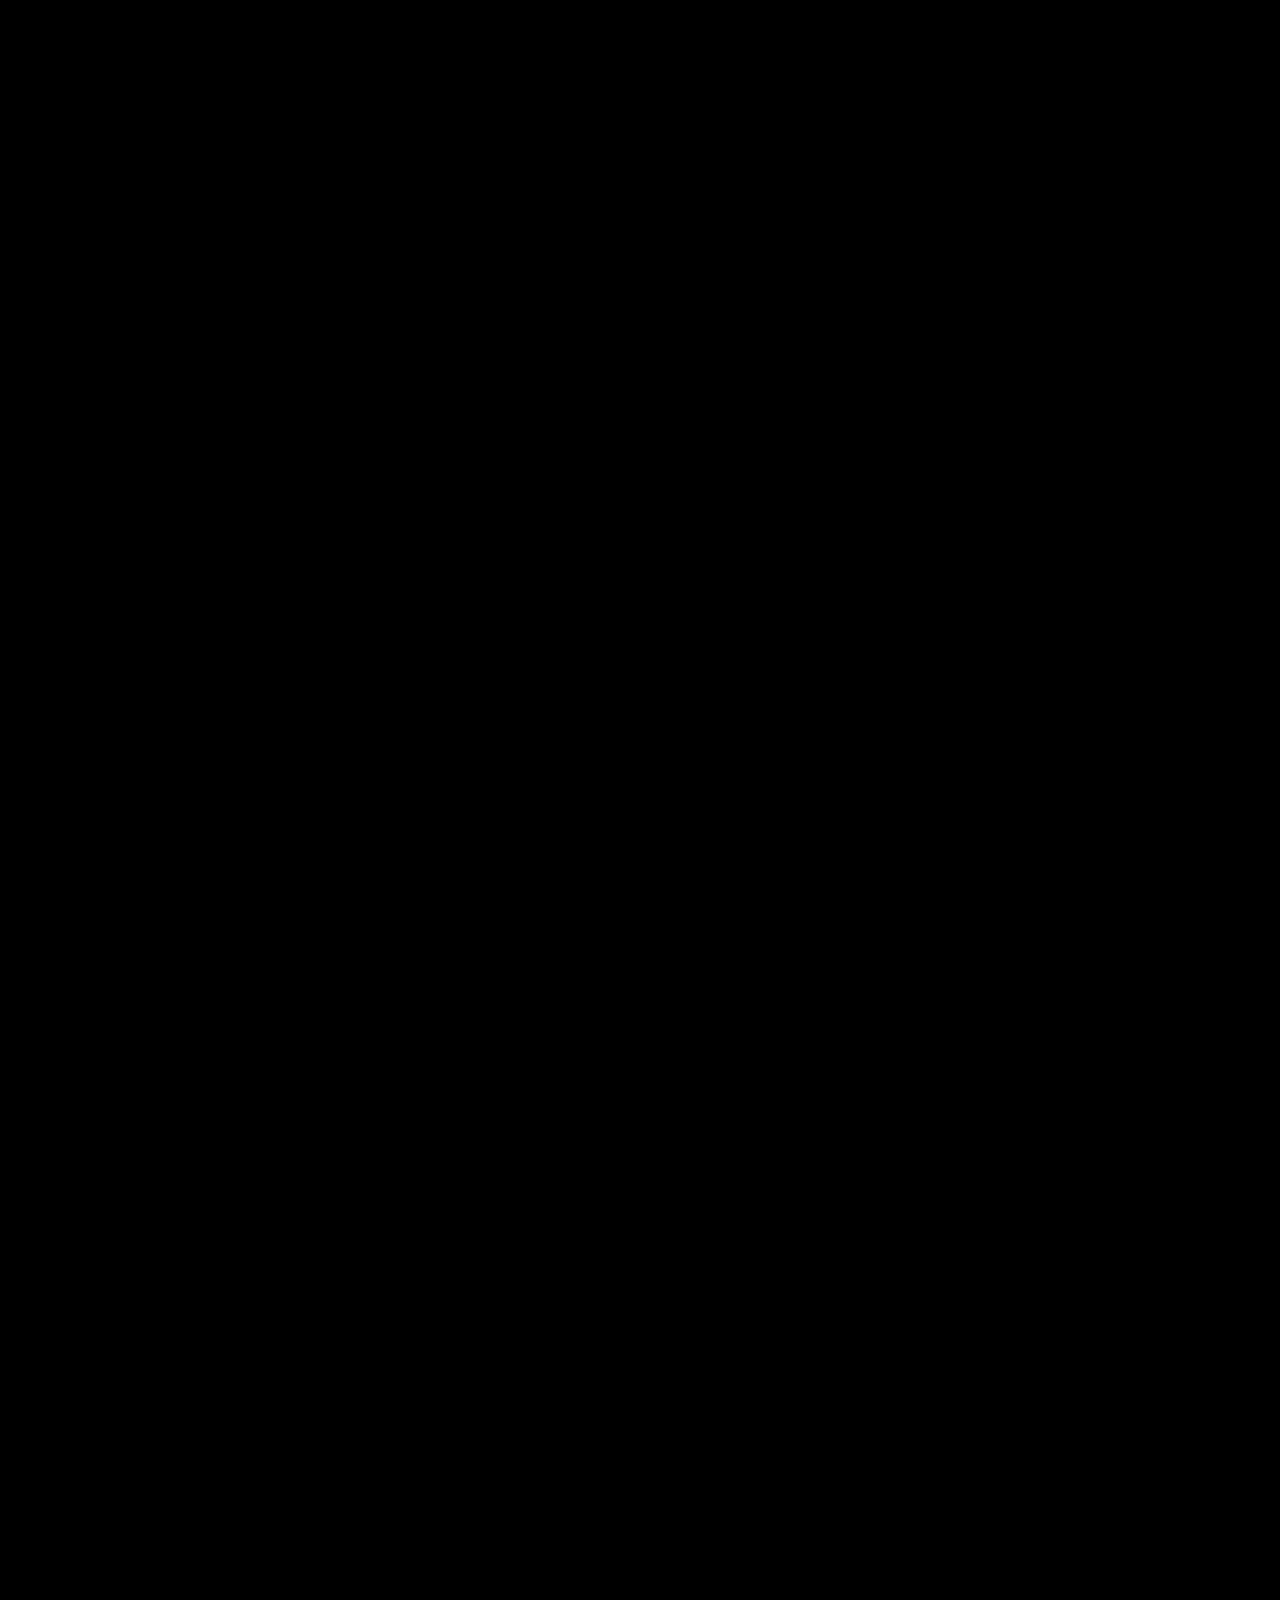
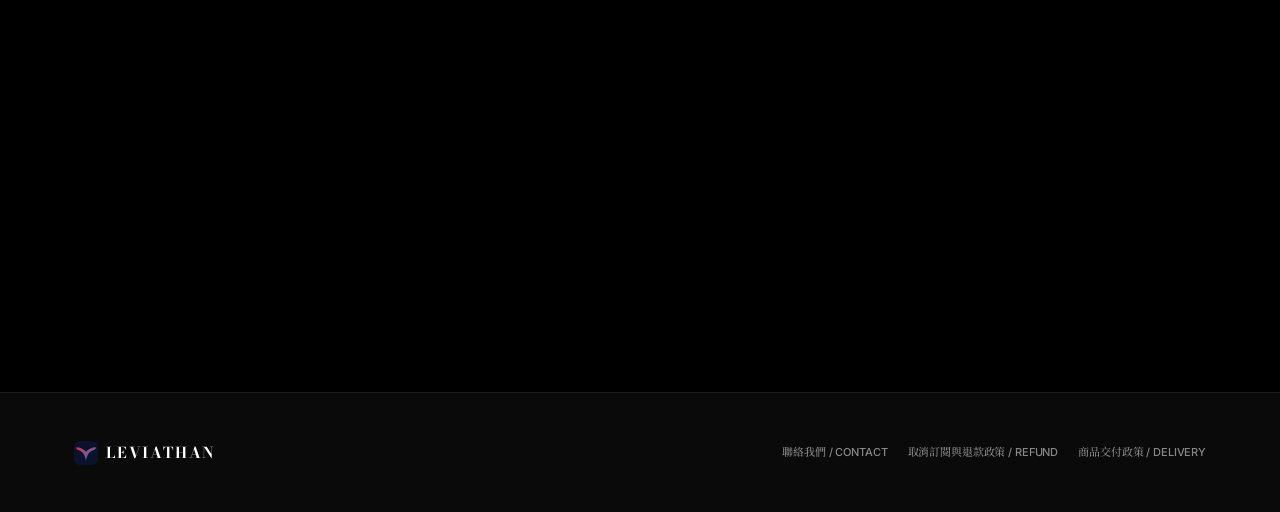
==== commit 372c7554: "feat: implement Option 1 Vercel Cron Job and Serverless API for daily ETF holdings & share signals r" ====
--- a/index.html
+++ b/index.html
@@ -964,7 +964,11 @@
 async function loadAndRender() {
   etfs = [];
 
-  idx = await fetch('./etfs.json').then(r => r.json());
+  if (window.leviathanData && window.leviathanData.fetchEtfDataset) {
+    idx = await window.leviathanData.fetchEtfDataset();
+  } else {
+    idx = await fetch('./etfs.json').then(r => r.json());
+  }
   etfs = idx.etfs || [];
 
   let prices = {};
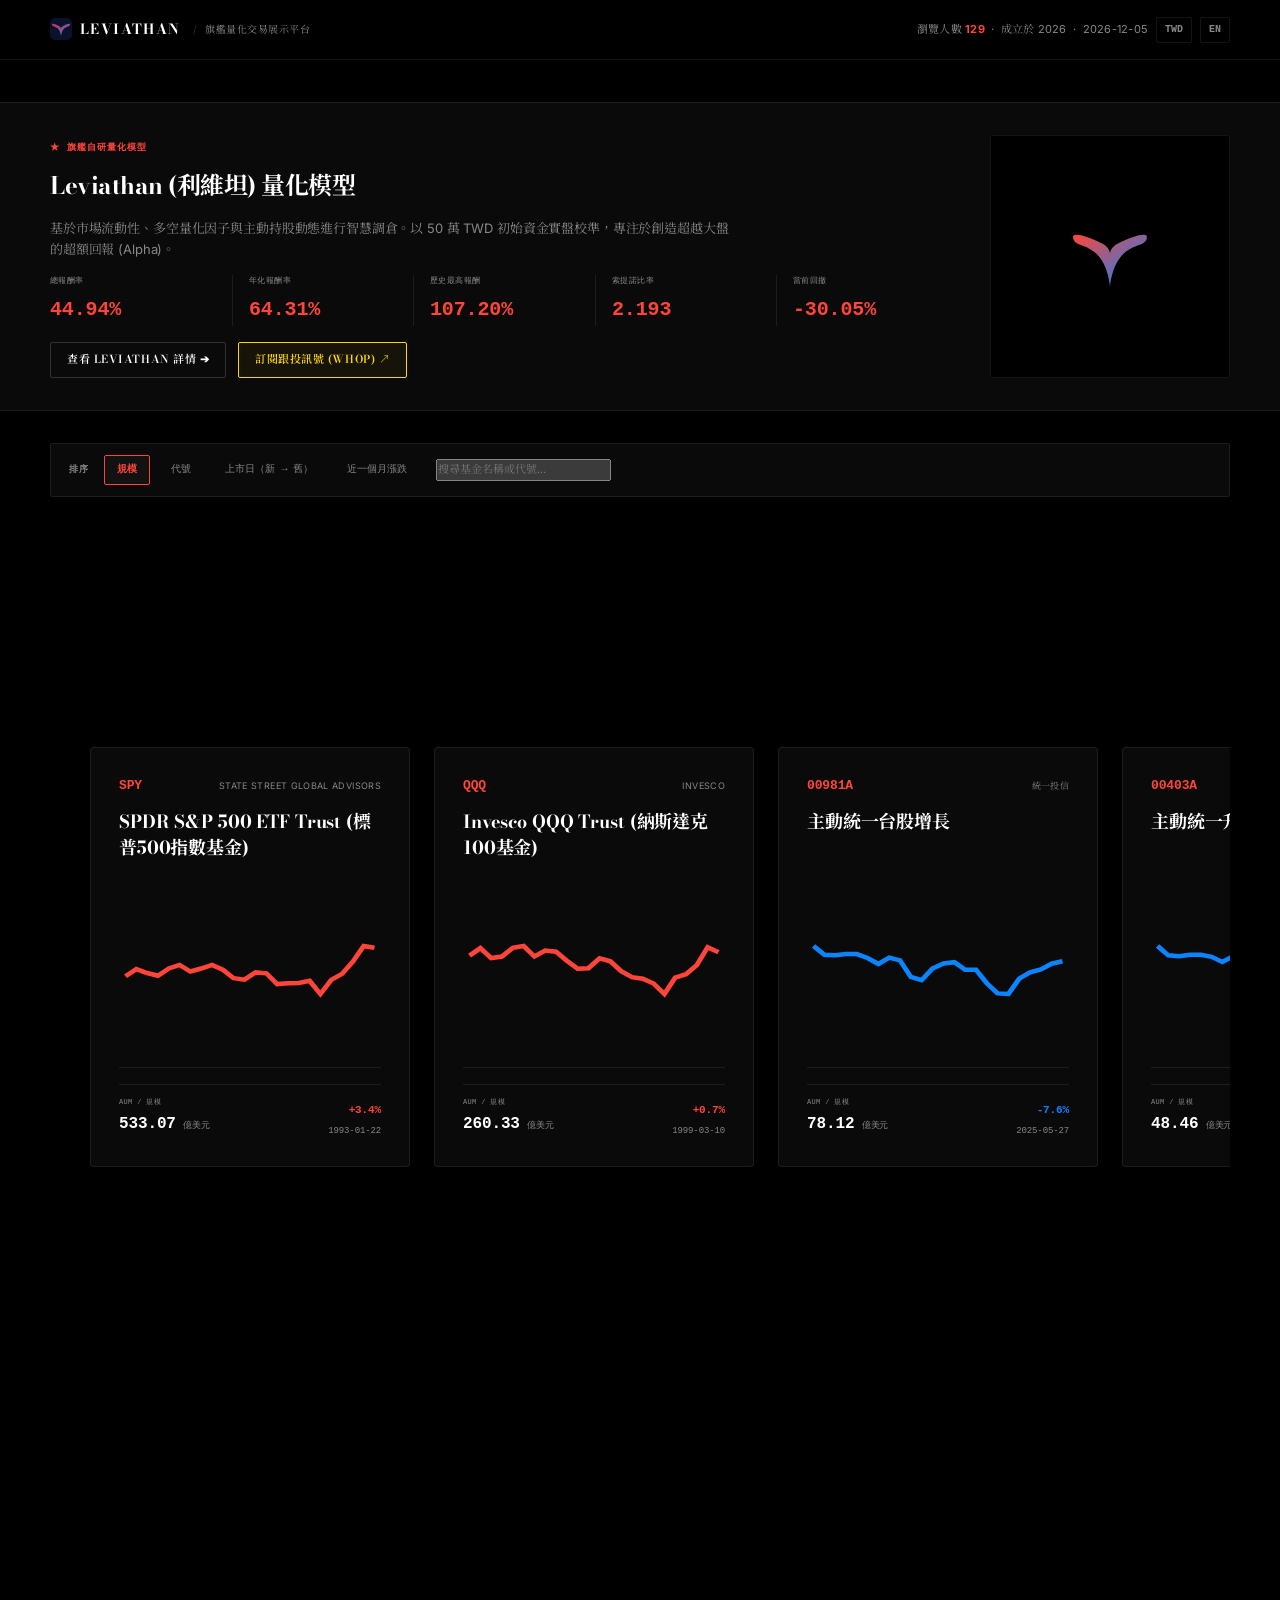
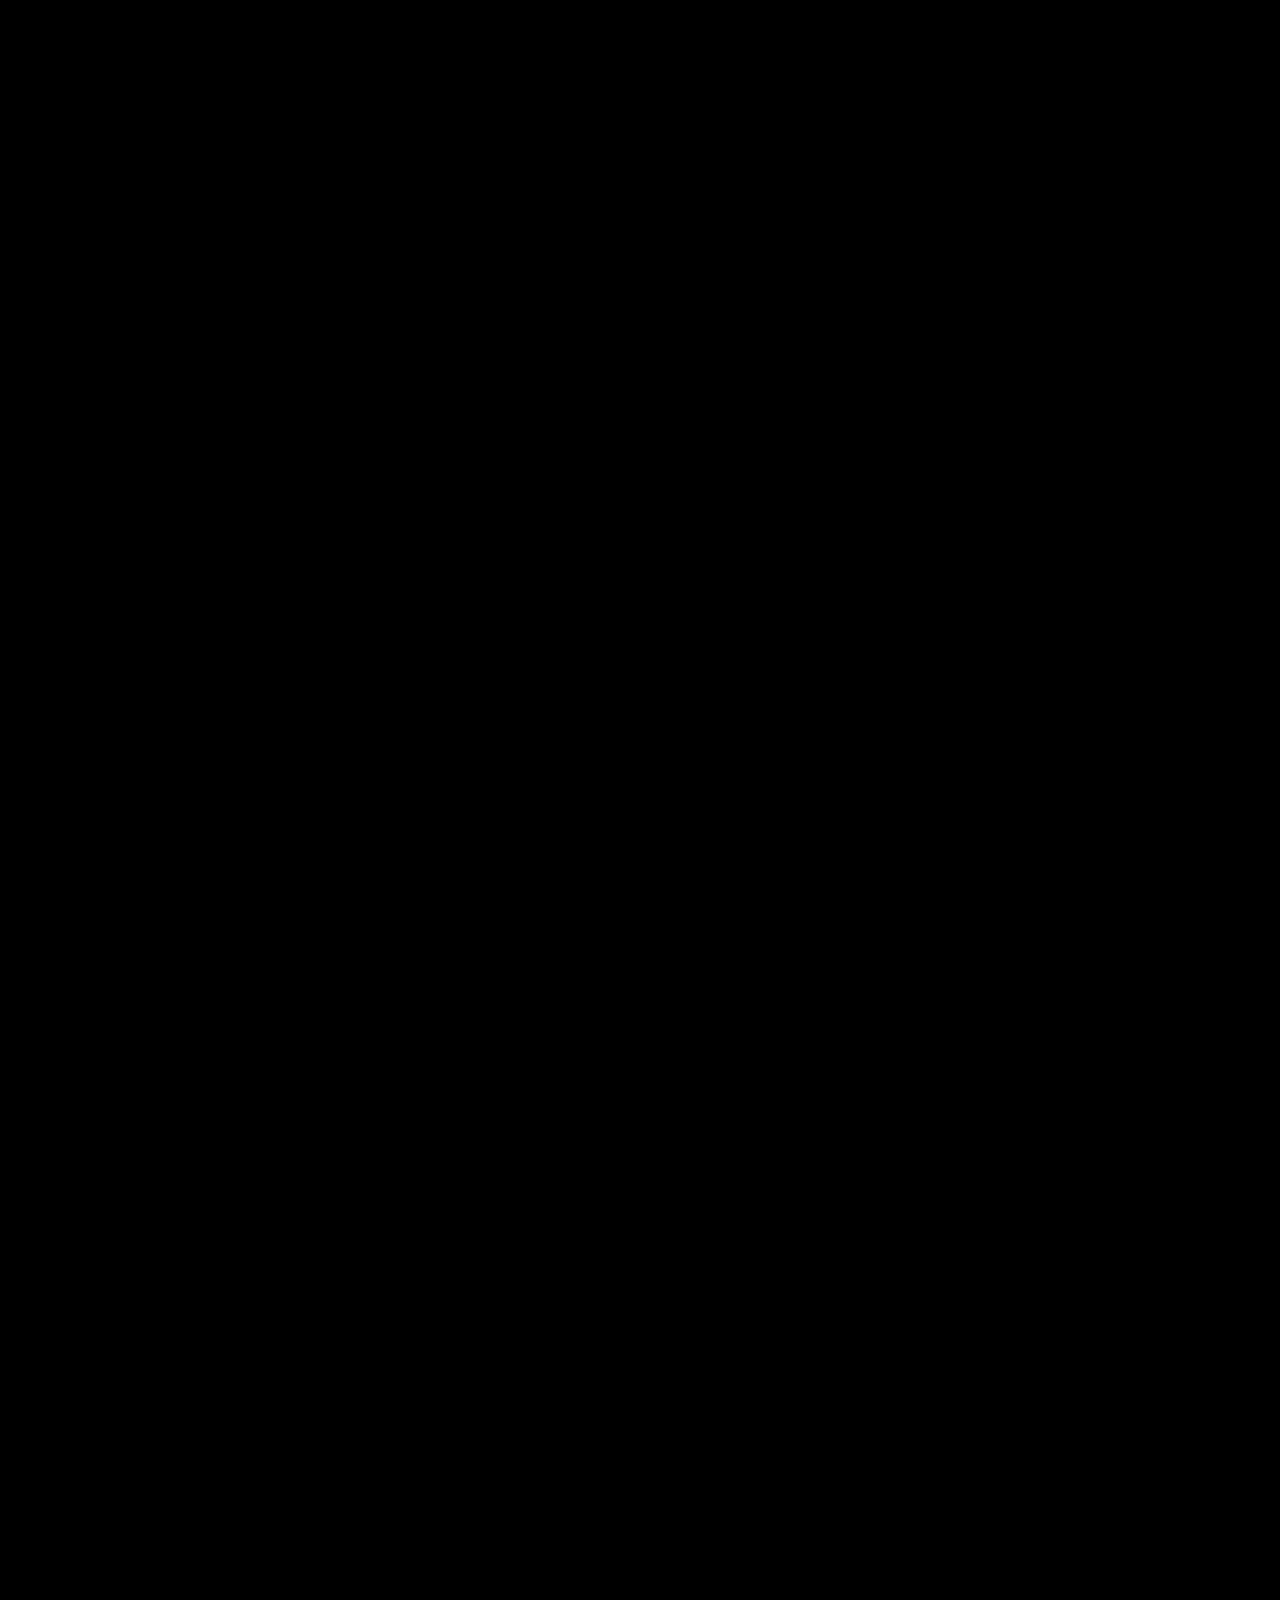
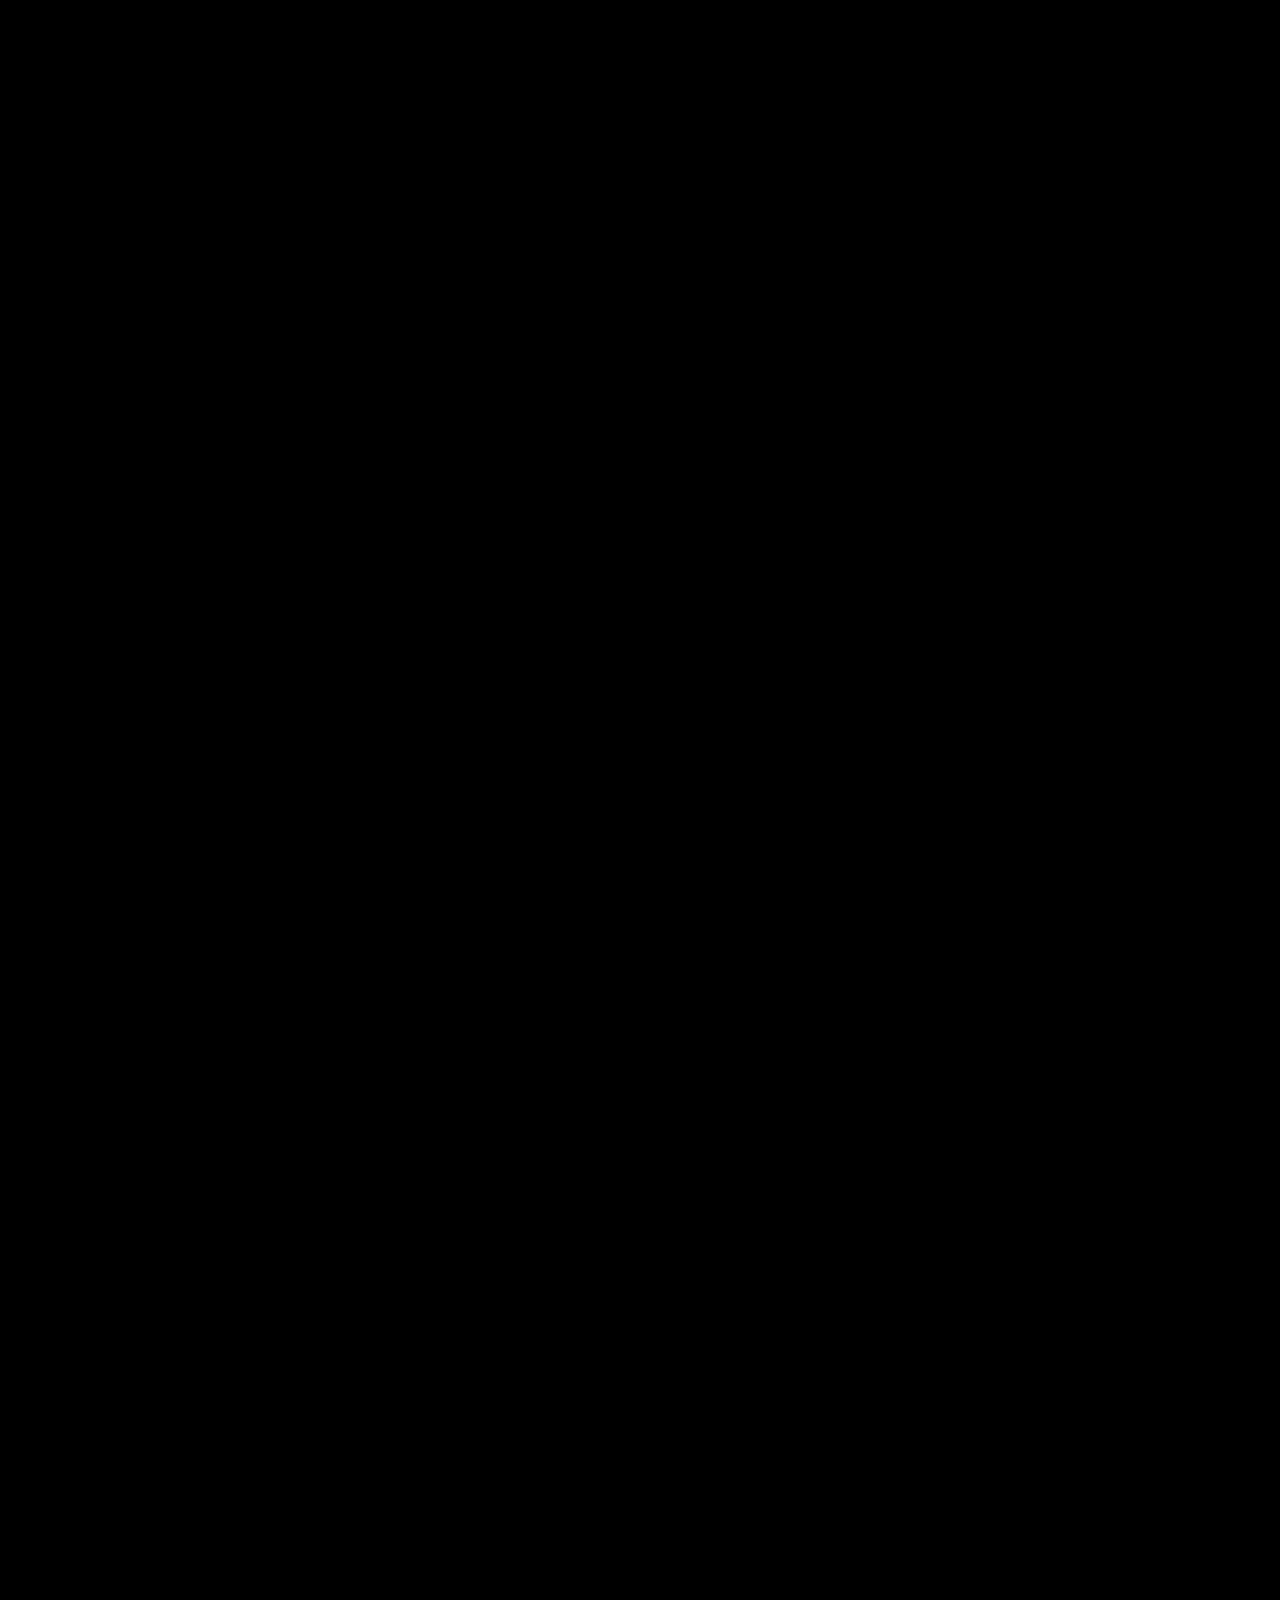
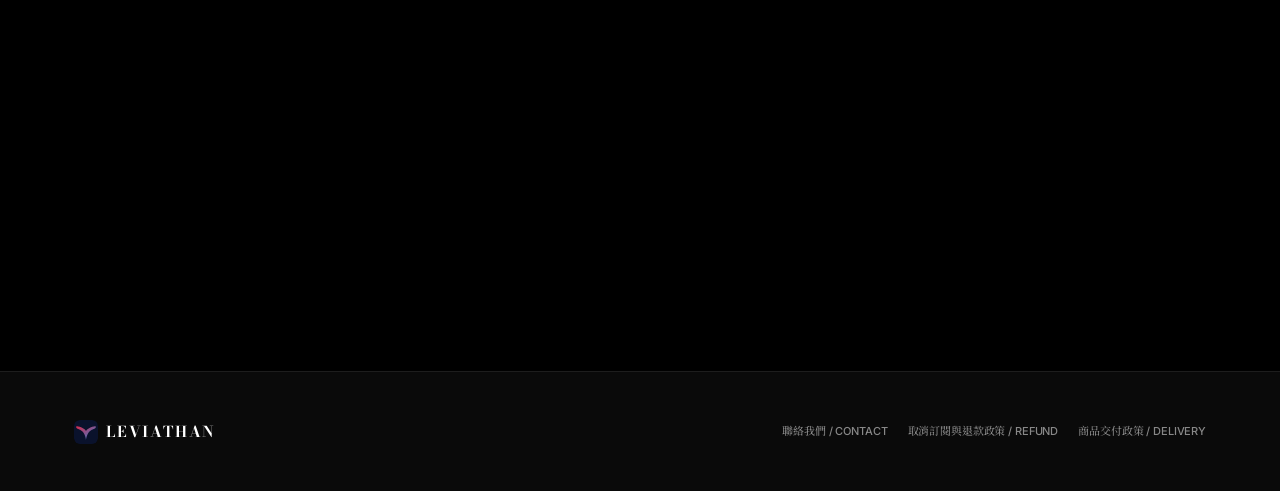
==== commit 2c4c51d8: "fix: resolve portfolio holdings zero weights, fill internal date gaps with benchmark calendar, and r" ====
--- a/index.html
+++ b/index.html
@@ -606,7 +606,6 @@
           <div class="flagship-stat-box reveal-card delay-4" id="flagship-box-annual">
             <div class="flagship-stat-label" data-i18n="lbl-annualized">ANNUALIZED / 年化報酬率</div>
             <div class="flagship-stat-value accent" id="flagship-annual">67.78%</div>
-            <div class="flagship-stat-badge" style="display: inline-block; font-size: 8px; color: #ffd700; background: rgba(255, 215, 0, 0.1); border: 1px solid rgba(255, 215, 0, 0.3); border-radius: 4px; padding: 1px 4px; margin-top: 4px; font-family: var(--font-body); font-weight: bold; letter-spacing: 0;">🔥 同類最高 / Top Peer</div>
           </div>
           <div class="flagship-stat-box reveal-card delay-5" id="flagship-box-max">
             <div class="flagship-stat-label" data-i18n="lbl-peak-return">PEAK RETURN / 最高報酬率</div>
@@ -615,7 +614,6 @@
           <div class="flagship-stat-box reveal-card delay-6" id="flagship-box-sortino">
             <div class="flagship-stat-label" data-i18n="lbl-sortino">SORTINO / 索提諾比率</div>
             <div class="flagship-stat-value accent" id="flagship-sortino">2.388</div>
-            <div class="flagship-stat-badge" style="display: inline-block; font-size: 8px; color: #ffd700; background: rgba(255, 215, 0, 0.1); border: 1px solid rgba(255, 215, 0, 0.3); border-radius: 4px; padding: 1px 4px; margin-top: 4px; font-family: var(--font-body); font-weight: bold; letter-spacing: 0;">🏆 全網第一 / Best in Class</div>
           </div>
           <div class="flagship-stat-box reveal-card delay-7" id="flagship-box-mdd">
             <div class="flagship-stat-label" data-i18n="lbl-mdd">MAX DRAWDOWN / 最大回撤</div>
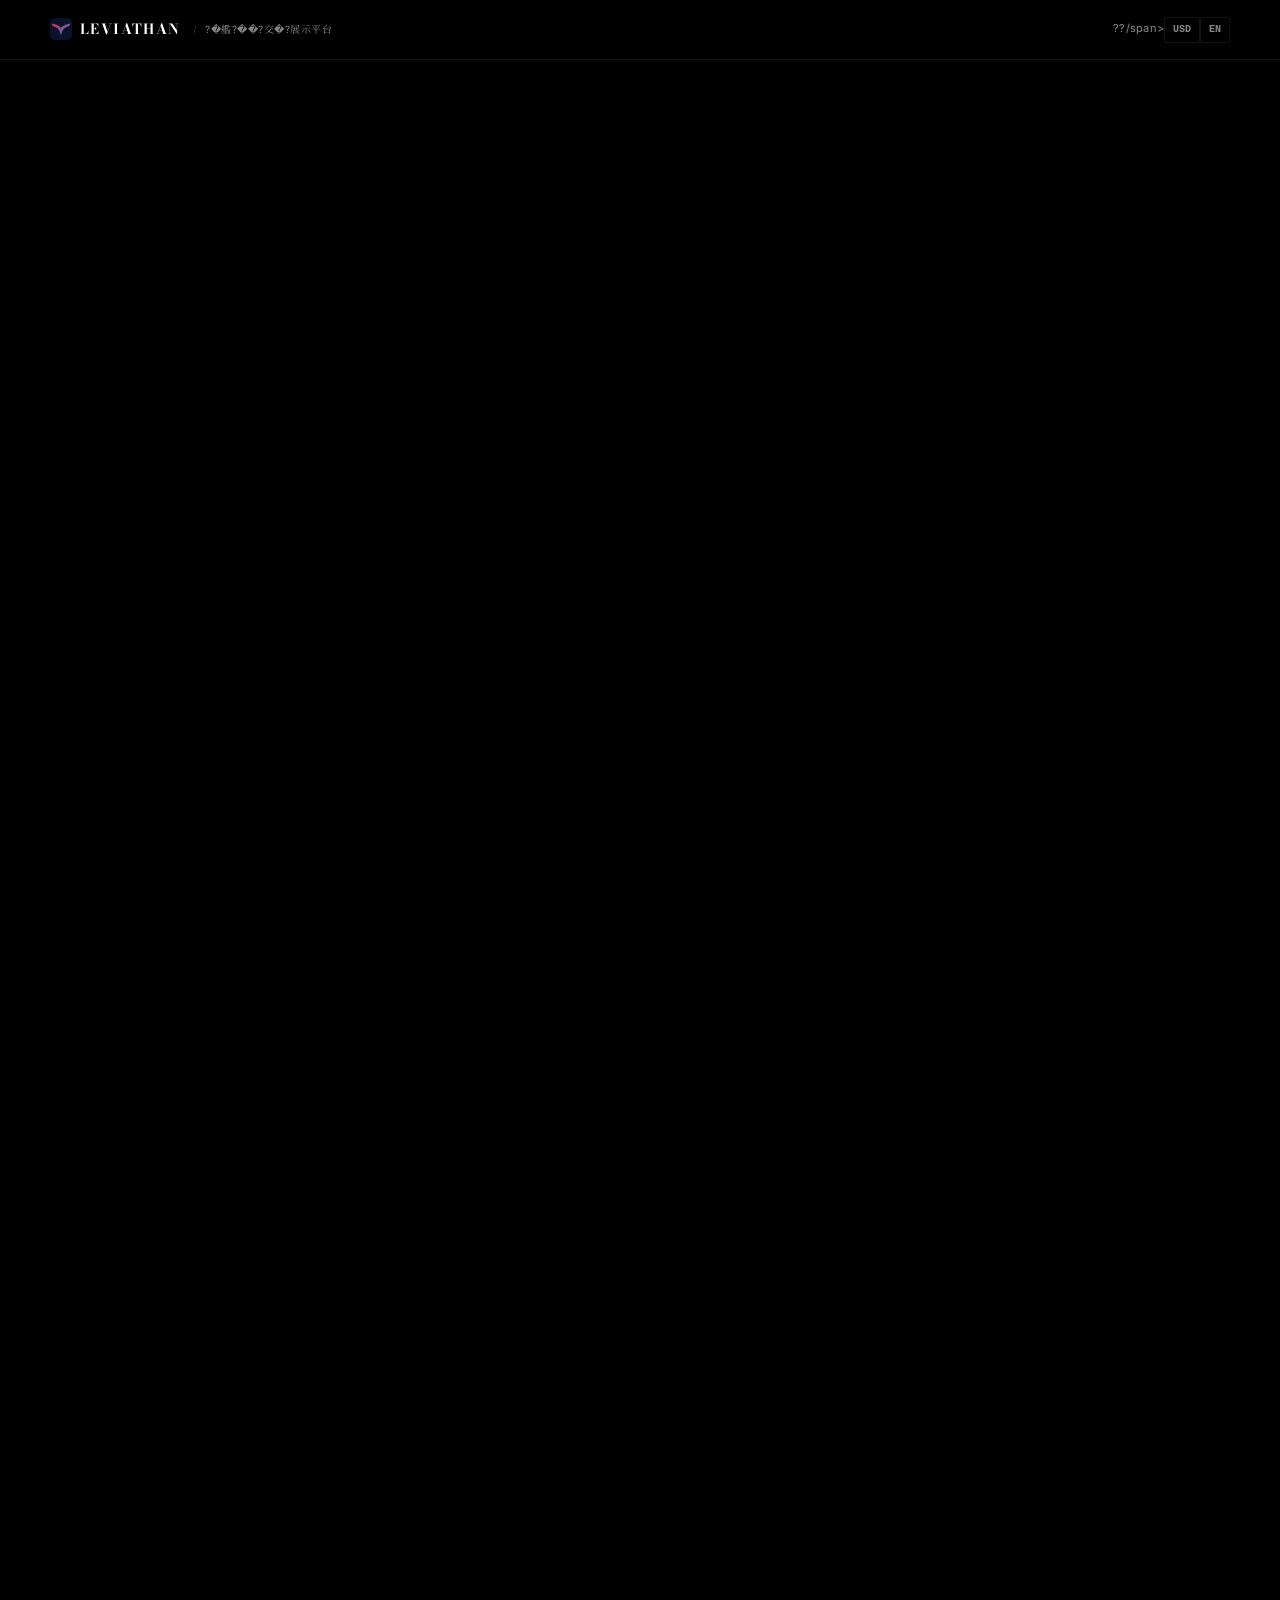
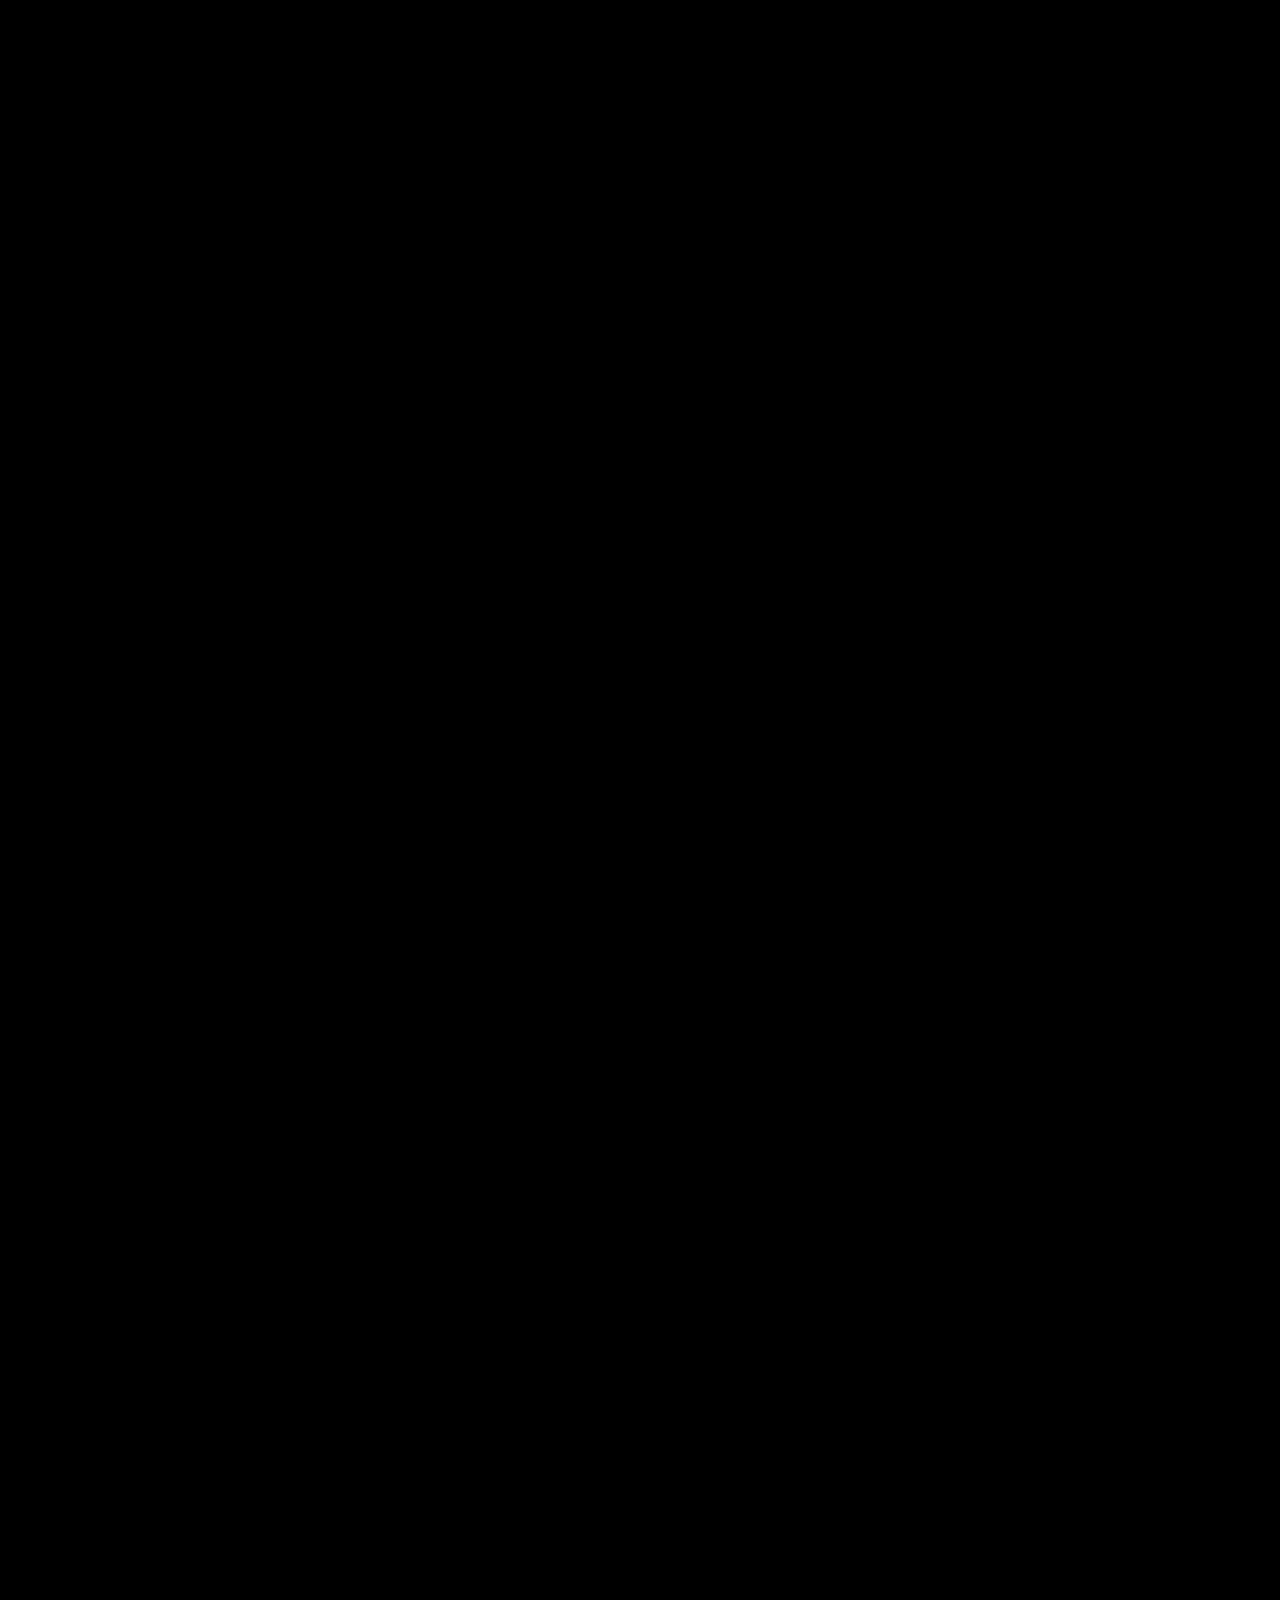
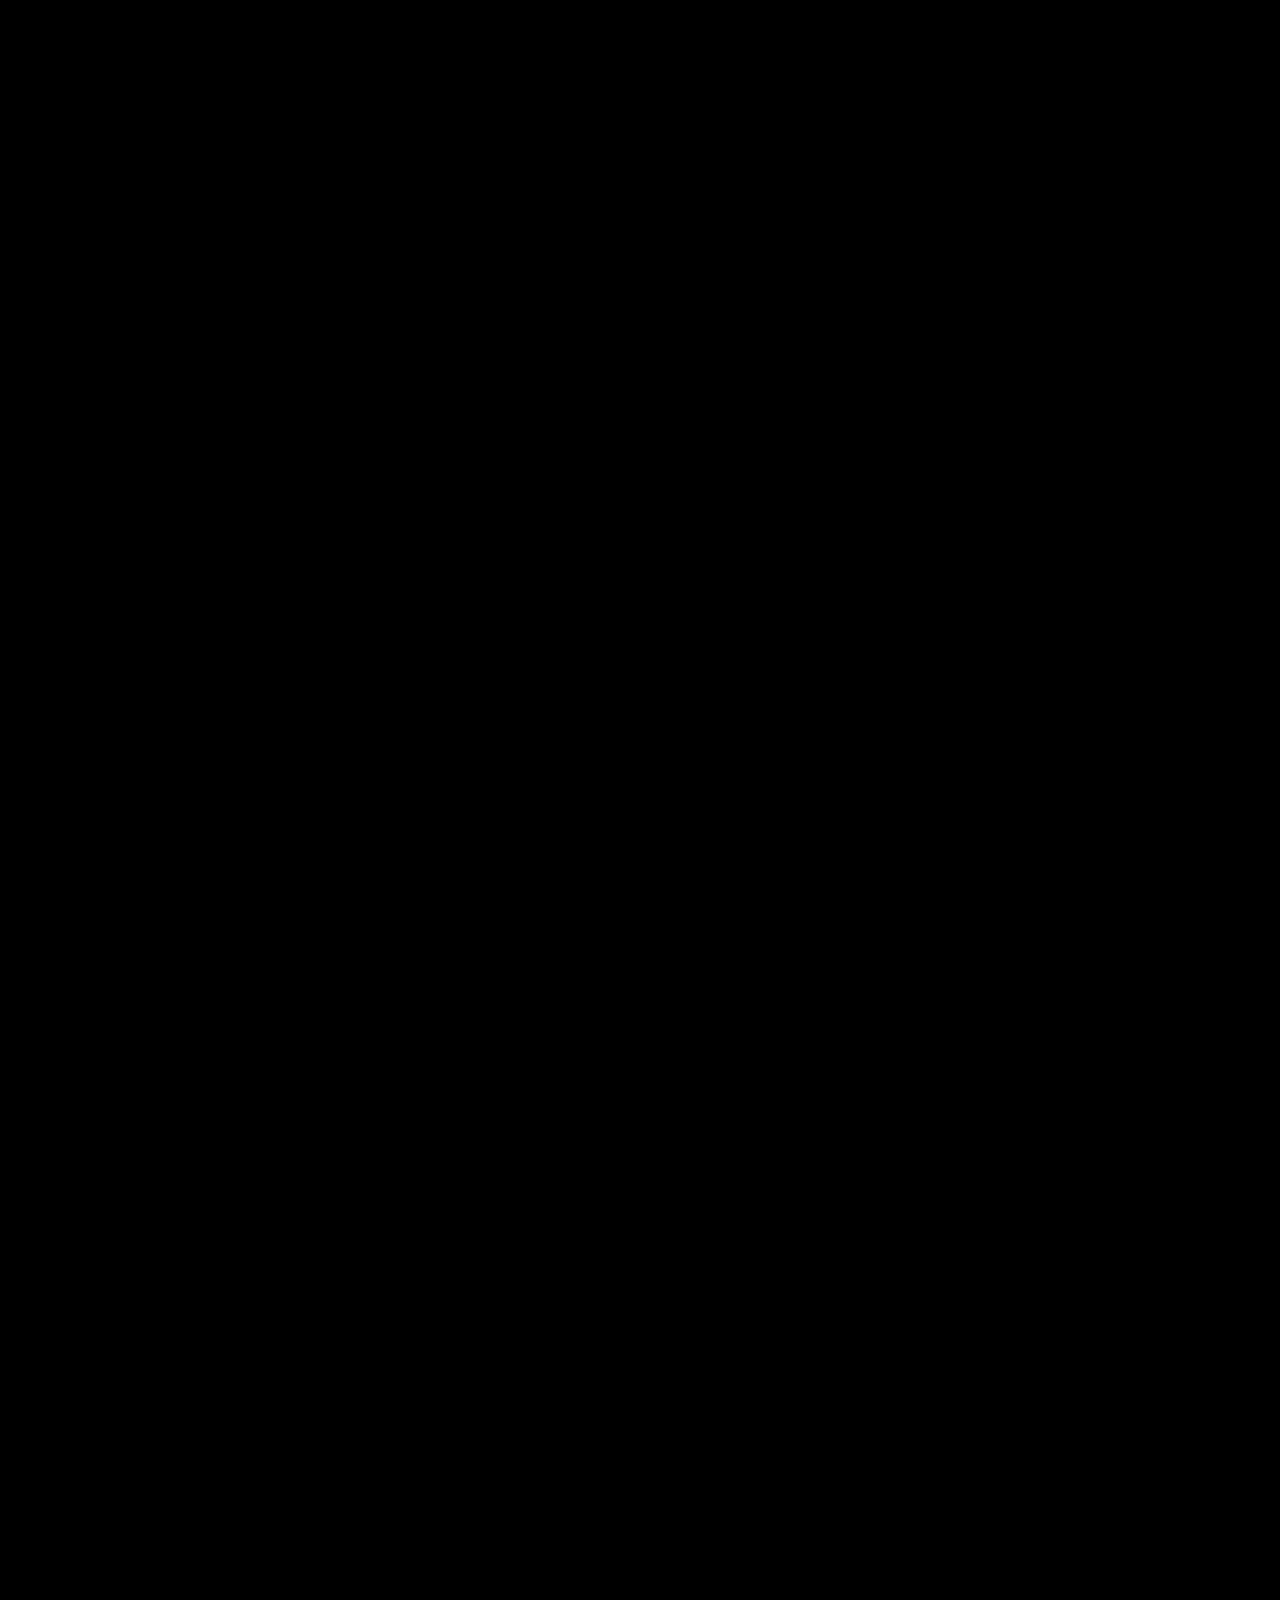
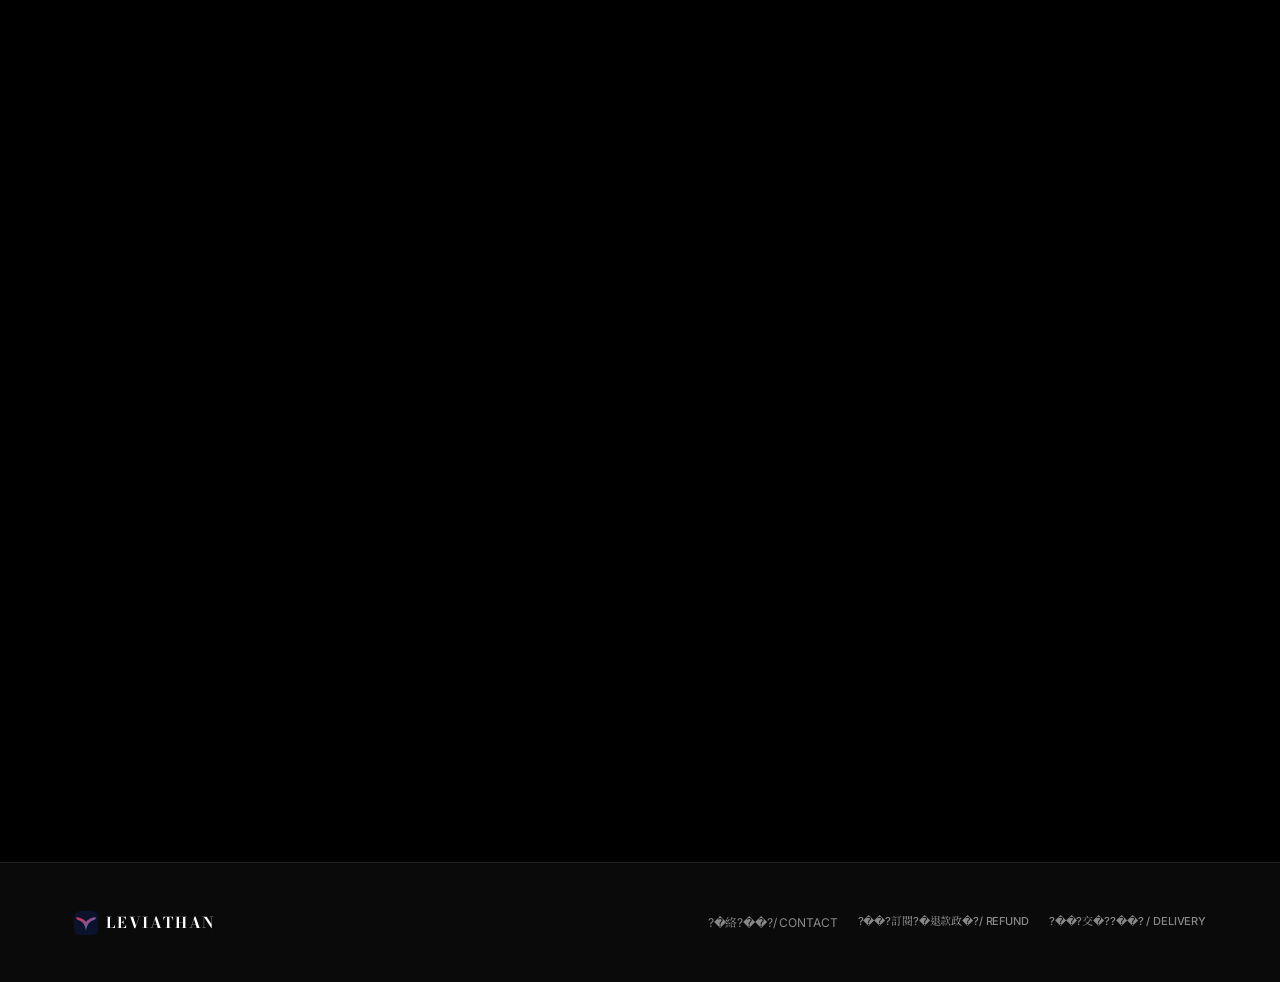
==== commit e4d1c4c4: "Initial commit for portfolio" ====
--- a/index.html
+++ b/index.html
@@ -1,4 +1,4 @@
-<!DOCTYPE html><html lang="zh-Hant"> <head><meta charset="UTF-8"><meta name="viewport" content="width=device-width, initial-scale=1"><title>Leviathan 量化展示平台</title><meta name="description" content="Leviathan 量化交易模型與主動基金展示平台。"><link rel="icon" href="./favicon.svg" type="image/svg+xml"><link rel="manifest" href="/manifest.json"><link rel="preconnect" href="https://static.cloudflareinsights.com"><link rel="preconnect" href="https://fonts.googleapis.com"><link rel="preconnect" href="https://fonts.gstatic.com" crossorigin><link href="https://fonts.googleapis.com/css2?family=Bodoni+Moda:ital,opsz,wght@0,6..96,400..900;1,6..96,400..900&family=Noto+Serif+TC:wght@400;700;900&family=Inter:wght@300;400;600;700&display=swap" rel="stylesheet"><link rel="preload" href="./shared.css" as="style"><link rel="stylesheet" href="./shared.css"><style>:root {
+<!DOCTYPE html><html lang="zh-Hant"> <head><meta charset="UTF-8"><meta name="viewport" content="width=device-width, initial-scale=1"><title>Leviathan ?��?展示平台</title><meta name="description" content="Leviathan ?��?交�?模�??�主?�基?��?示平?��?><link rel="icon" href="./favicon.svg" type="image/svg+xml"><link rel="manifest" href="/manifest.json"><link rel="preconnect" href="https://static.cloudflareinsights.com"><link rel="preconnect" href="https://fonts.googleapis.com"><link rel="preconnect" href="https://fonts.gstatic.com" crossorigin><link href="https://fonts.googleapis.com/css2?family=Bodoni+Moda:ital,opsz,wght@0,6..96,400..900;1,6..96,400..900&family=Noto+Serif+TC:wght@400;700;900&family=Inter:wght@300;400;600;700&display=swap" rel="stylesheet"><link rel="preload" href="./shared.css" as="style"><link rel="stylesheet" href="./shared.css"><style>:root {
   --dir-bg: var(--night);
   --dir-panel: var(--night-panel);
   --dir-panel-hot: var(--night-lift);
@@ -578,7 +578,7 @@
       }
     }
   }
-</style><script defer src="https://static.cloudflareinsights.com/beacon.min.js" data-cf-beacon='{"token": "ab4500d237674d5682b68427d216ea36"}'></script></head> <body>  <div class="mast"><div class="mast-l"><a class="mast-brand mast-brand--link" href="./index.html"><img class="mast-brand__mark" src="./brand-mark.svg" alt="" width="28" height="28"><span class="mast-title">Leviathan</span></a><span class="mast-sub" data-i18n="mast-sub">旗艦量化交易展示平台</span></div><div class="mast-r" style="display: flex; align-items: center; gap: 8px;"><span id="mast-stat">—</span><button id="curr-toggle-btn" style="background: transparent; border: 1px solid var(--dir-line); color: var(--dir-muted); font-family: var(--dir-mono); font-size: 10px; font-weight: 800; padding: 4px 8px; cursor: pointer; transition: all 0.16s ease; border-radius: var(--radius-sm);">USD</button><button id="lang-toggle-btn" style="background: transparent; border: 1px solid var(--dir-line); color: var(--dir-muted); font-family: var(--dir-mono); font-size: 10px; font-weight: 800; padding: 4px 8px; cursor: pointer; transition: all 0.16s ease; border-radius: var(--radius-sm);">EN</button></div></div> <main class="directory-main">
+</style><script defer src="https://static.cloudflareinsights.com/beacon.min.js" data-cf-beacon='{"token": "YOUR_CLOUDFLARE_TOKEN"}'></script></head> <body>  <div class="mast"><div class="mast-l"><a class="mast-brand mast-brand--link" href="./index.html"><img class="mast-brand__mark" src="./brand-mark.svg" alt="" width="28" height="28"><span class="mast-title">Leviathan</span></a><span class="mast-sub" data-i18n="mast-sub">?�艦?��?交�?展示平台</span></div><div class="mast-r" style="display: flex; align-items: center; gap: 8px;"><span id="mast-stat">??/span><button id="curr-toggle-btn" style="background: transparent; border: 1px solid var(--dir-line); color: var(--dir-muted); font-family: var(--dir-mono); font-size: 10px; font-weight: 800; padding: 4px 8px; cursor: pointer; transition: all 0.16s ease; border-radius: var(--radius-sm);">USD</button><button id="lang-toggle-btn" style="background: transparent; border: 1px solid var(--dir-line); color: var(--dir-muted); font-family: var(--dir-mono); font-size: 10px; font-weight: 800; padding: 4px 8px; cursor: pointer; transition: all 0.16s ease; border-radius: var(--radius-sm);">EN</button></div></div> <main class="directory-main">
 
   <!-- Flagship Quant Model Banner -->
   <section class="flagship-banner reveal-card">
@@ -586,47 +586,47 @@
       <div class="flagship-info">
         <div>
           <div class="reveal-wrapper">
-            <span class="flagship-badge reveal-text" data-i18n="flagship-badge">★ FLAGSHIP QUANT MODEL / 旗艦自研量化模型</span>
+            <span class="flagship-badge reveal-text" data-i18n="flagship-badge">??FLAGSHIP QUANT MODEL / ?�艦?��??��?模�?</span>
           </div>
           <div class="reveal-wrapper">
-            <h2 class="flagship-title reveal-text delay-1" data-i18n="flagship-title">Leviathan (利維坦) 量化模型</h2>
+            <h2 class="flagship-title reveal-text delay-1" data-i18n="flagship-title">Leviathan (?�維?? ?��?模�?</h2>
           </div>
           <div class="reveal-wrapper">
             <p class="flagship-desc reveal-text delay-2" data-i18n="flagship-desc">
-              基於市場流動性、多空量化因子與主動持股動態進行智慧調倉。以 50 萬 TWD 初始資金實盤校準，專注於創造超越大盤的超額回報 (Alpha)。
+              ?�於市場流�??�、�?空�??��?子�?主�??�股?��??��??�慧調倉。以 50 ??TWD ?��?資�?實盤?��?，�?注於?�造�?越大?��?超�??�報 (Alpha)??
             </p>
           </div>
         </div>
         
         <div class="flagship-stats-grid">
           <div class="flagship-stat-box reveal-card delay-3" id="flagship-box-total">
-            <div class="flagship-stat-label" data-i18n="lbl-total-return">TOTAL RETURN / 總報酬率</div>
+            <div class="flagship-stat-label" data-i18n="lbl-total-return">TOTAL RETURN / 總報?��?</div>
             <div class="flagship-stat-value accent" id="flagship-total">47.09%</div>
           </div>
           <div class="flagship-stat-box reveal-card delay-4" id="flagship-box-annual">
-            <div class="flagship-stat-label" data-i18n="lbl-annualized">ANNUALIZED / 年化報酬率</div>
+            <div class="flagship-stat-label" data-i18n="lbl-annualized">ANNUALIZED / 年�??�酬??/div>
             <div class="flagship-stat-value accent" id="flagship-annual">67.78%</div>
           </div>
           <div class="flagship-stat-box reveal-card delay-5" id="flagship-box-max">
-            <div class="flagship-stat-label" data-i18n="lbl-peak-return">PEAK RETURN / 最高報酬率</div>
+            <div class="flagship-stat-label" data-i18n="lbl-peak-return">PEAK RETURN / ?�高報?��?</div>
             <div class="flagship-stat-value accent" id="flagship-peak">109.85%</div>
           </div>
           <div class="flagship-stat-box reveal-card delay-6" id="flagship-box-sortino">
-            <div class="flagship-stat-label" data-i18n="lbl-sortino">SORTINO / 索提諾比率</div>
+            <div class="flagship-stat-label" data-i18n="lbl-sortino">SORTINO / 索�?諾�???/div>
             <div class="flagship-stat-value accent" id="flagship-sortino">2.388</div>
           </div>
           <div class="flagship-stat-box reveal-card delay-7" id="flagship-box-mdd">
-            <div class="flagship-stat-label" data-i18n="lbl-mdd">MAX DRAWDOWN / 最大回撤</div>
-            <div class="flagship-stat-value accent" id="flagship-mdd">—</div>
+            <div class="flagship-stat-label" data-i18n="lbl-mdd">MAX DRAWDOWN / ?�大�???/div>
+            <div class="flagship-stat-value accent" id="flagship-mdd">??/div>
           </div>
         </div>
         
         <div class="reveal-wrapper" style="display: flex; gap: 12px; flex-wrap: wrap; margin-top: 16px;">
           <a href="./etf.html?code=LEVIATHAN" class="flagship-cta-btn reveal-text delay-5" style="margin-right: 0;">
-            <span data-i18n="flagship-cta">查看 Leviathan 詳情 ➔</span>
+            <span data-i18n="flagship-cta">?��? Leviathan 詳�? ??/span>
           </a>
           <a href="https://whop.com/checkout/plan_Bo924r8xg0r3X" target="_blank" class="flagship-cta-btn reveal-text delay-6" style="border-color: #ffd700; color: #ffd700; background: rgba(255, 215, 0, 0.05); margin-right: 0;">
-            <span data-i18n="flagship-subscribe">訂閱跟投訊號 (Whop) ↗</span>
+            <span data-i18n="flagship-subscribe">訂閱跟�?訊�? (Whop) ??/span>
           </a>
         </div>
       </div>
@@ -647,14 +647,14 @@
 
   <div class="controls-new reveal-card" style="display: flex; justify-content: space-between; align-items: center; gap: 20px; flex-wrap: wrap;">
     <div style="display: flex; align-items: center; gap: 16px; flex-wrap: wrap;">
-      <span class="sort-title" data-i18n="sort-label">排序方式</span>
+      <span class="sort-title" data-i18n="sort-label">?��??��?</span>
       <div class="sort-links" id="sort-links-container">
         <button class="sort-link active" data-sort="aum" data-i18n="sort-aum">規模</button>
-        <button class="sort-link" data-sort="code" data-i18n="sort-code">代號</button>
-        <button class="sort-link" data-sort="listing" data-i18n="sort-listing">上市日期</button>
-        <button class="sort-link" data-sort="price_chg" data-i18n="sort-price-chg">近一個月漲跌</button>
+        <button class="sort-link" data-sort="code" data-i18n="sort-code">�??</button>
+        <button class="sort-link" data-sort="listing" data-i18n="sort-listing">上�??��?</button>
+        <button class="sort-link" data-sort="price_chg" data-i18n="sort-price-chg">近�??��?漲�?</button>
       </div>
-      <input type="text" id="etf-search-input" placeholder="搜尋基金名稱或代號..." class="etf-search-input">
+      <input type="text" id="etf-search-input" placeholder="?��??��??�稱?�代??.." class="etf-search-input">
     </div>
 
   </div>
@@ -680,7 +680,7 @@
         <div style="display: flex; flex-direction: column; gap: 4px; align-items: flex-start;">
           <span style="font-size: 7px; color: var(--dir-muted); font-family: var(--dir-mono); text-transform: uppercase; letter-spacing: 0.05em;">AUM / 規模</span>
           <div class="er-aum" style="margin-top: 0;">
-            <span class="er-aum-v"></span><span class="er-aum-u" data-i18n="aum-unit">億</span>
+            <span class="er-aum-v"></span><span class="er-aum-u" data-i18n="aum-unit">??/span>
           </div>
         </div>
         <div style="display: flex; flex-direction: column; align-items: flex-end; gap: 4px;">
@@ -698,10 +698,10 @@
         <img src="./brand-mark.svg" alt="" width="24" height="24">
         <span>Leviathan</span>
       </a>
-      <nav class="public-disclosure-footer__links" aria-label="訂閱與客服資訊">
-        <a href="#" id="policy-trigger-contact">聯絡我們 / CONTACT</a>
-        <a href="#" id="policy-trigger-refund">取消訂閱與退款政策 / REFUND</a>
-        <a href="#" id="policy-trigger-delivery">商品交付政策 / DELIVERY</a>
+      <nav class="public-disclosure-footer__links" aria-label="訂閱?�客?��?�?>
+        <a href="#" id="policy-trigger-contact">?�絡?��?/ CONTACT</a>
+        <a href="#" id="policy-trigger-refund">?��?訂閱?�退款政�?/ REFUND</a>
+        <a href="#" id="policy-trigger-delivery">?��?交�??��? / DELIVERY</a>
       </nav>
     </div>
   </footer>
@@ -716,7 +716,7 @@
 
   <script src="./shared-preview-data.js"></script> <script type="module">const $ = id => document.getElementById(id);
 
-// ── scroll reveal observer ──────────────────────────────────────────────────
+// ?�?� scroll reveal observer ?�?�?�?�?�?�?�?�?�?�?�?�?�?�?�?�?�?�?�?�?�?�?�?�?�?�?�?�?�?�?�?�?�?�?�?�?�?�?�?�?�?�?�?�?�?�?�?�?�?�
 const revealObserver = new IntersectionObserver((entries) => {
   entries.forEach(entry => {
     if (entry.isIntersecting) {
@@ -740,24 +740,24 @@
   });
 }
 
-// ── date / format helpers ────────────────────────────────────────────────────
+// ?�?� date / format helpers ?�?�?�?�?�?�?�?�?�?�?�?�?�?�?�?�?�?�?�?�?�?�?�?�?�?�?�?�?�?�?�?�?�?�?�?�?�?�?�?�?�?�?�?�?�?�?�?�?�?�?�?�
 const dateKey = d => d ? String(d).replaceAll('-', '').replaceAll('/', '') : '';
 const fmt = d => {
   const k = dateKey(d);
-  return k.length === 8 ? `${k.slice(0, 4)}-${k.slice(4, 6)}-${k.slice(6, 8)}` : '—';
+  return k.length === 8 ? `${k.slice(0, 4)}-${k.slice(4, 6)}-${k.slice(6, 8)}` : '??;
 };
 let currentCurr = localStorage.getItem('leviathan_currency') || 'USD';
 let twdRate = 32.5;
 
 const fmtAumObj = v => {
-  if (v == null) return { val: '—', unit: '' };
+  if (v == null) return { val: '??, unit: '' };
   const twdValue = v * 100000000;
   if (currentCurr === 'TWD') {
     if (currentLang === 'zh') {
       if (v < 0.1) {
-        return { val: (v * 10000).toFixed(0), unit: ' 萬' };
+        return { val: (v * 10000).toFixed(0), unit: ' ?? };
       }
-      return { val: (v >= 1000 ? v.toFixed(0) : v.toFixed(1)), unit: ' 億' };
+      return { val: (v >= 1000 ? v.toFixed(0) : v.toFixed(1)), unit: ' ?? };
     } else {
       if (v < 0.1) {
         return { val: (v * 100).toFixed(1), unit: ' M TWD' };
@@ -769,12 +769,12 @@
     const usdValue = twdValue / twdRate;
     if (currentLang === 'zh') {
       if (usdValue >= 100000000) {
-        return { val: (usdValue / 100000000).toFixed(2), unit: ' 億美元' };
+        return { val: (usdValue / 100000000).toFixed(2), unit: ' ?��??? };
       }
       if (usdValue >= 10000) {
-        return { val: (usdValue / 10000).toFixed(0), unit: ' 萬美元' };
+        return { val: (usdValue / 10000).toFixed(0), unit: ' ?��??? };
       }
-      return { val: usdValue.toFixed(0), unit: ' 美元' };
+      return { val: usdValue.toFixed(0), unit: ' 美�?' };
     } else {
       if (usdValue >= 1000000000) {
         return { val: '$' + (usdValue / 1000000000).toFixed(2), unit: ' B' };
@@ -795,7 +795,7 @@
   return obj.val + obj.unit;
 };
 
-// ── page state / DOM anchors ─────────────────────────────────────────────────
+// ?�?� page state / DOM anchors ?�?�?�?�?�?�?�?�?�?�?�?�?�?�?�?�?�?�?�?�?�?�?�?�?�?�?�?�?�?�?�?�?�?�?�?�?�?�?�?�?�?�?�?�?�?�?�?�?�
 const list = $('list');
 const mastStat = $('mast-stat');
 let currentSort = 'aum';
@@ -807,42 +807,42 @@
 let idx = null;
 let customQuant = null;
 
-// ── i18n Localization ────────────────────────────────────────────────────────
+// ?�?� i18n Localization ?�?�?�?�?�?�?�?�?�?�?�?�?�?�?�?�?�?�?�?�?�?�?�?�?�?�?�?�?�?�?�?�?�?�?�?�?�?�?�?�?�?�?�?�?�?�?�?�?�?�?�?�?�?�?�?�
 const i18n = {
   zh: {
-    'mast-sub': '旗艦量化交易展示平台',
-    'sort-label': '排序',
+    'mast-sub': '?�艦?��?交�?展示平台',
+    'sort-label': '?��?',
     'sort-aum': '規模',
-    'sort-code': '代號',
-    'sort-listing': '上市日（新 → 舊）',
-    'sort-price-chg': '近一個月漲跌',
-    'upload-btn-text': '+ 載入自研模型交易明細 (CSV)',
-    'clear-btn-text': '清除自訂模型',
-    'nav-rank': '加碼標的排行',
-    'no-data': '尚無資料',
-    'loaded-text': '已載入：',
-    'calculating': '計算中...',
-    'loading-db': '載入股價資料庫...',
-    'running-sim': '執行量化模擬...',
-    'upload-fail': '載入失敗：',
-    'upload-reloading': '重新載入自研模型 (CSV)',
-    'flagship-badge': '★ 旗艦自研量化模型',
-    'flagship-title': 'Leviathan (利維坦) 量化模型',
-    'flagship-desc': '基於市場流動性、多空量化因子與主動持股動態進行智慧調倉。以 50 萬 TWD 初始資金實盤校準，專注於創造超越大盤的超額回報 (Alpha)。',
-    'flagship-cta': '查看 Leviathan 詳情 ➔',
-    'flagship-subscribe': '訂閱跟投訊號 (Whop) ↗',
-    'lbl-total-return': '總報酬率',
-    'lbl-annualized': '年化報酬率',
-    'lbl-peak-return': '歷史最高報酬',
-    'lbl-sortino': '索提諾比率',
-    'lbl-mdd': '當前回撤'
+    'sort-code': '�??',
+    'sort-listing': '上�??��??????��?',
+    'sort-price-chg': '近�??��?漲�?',
+    'upload-btn-text': '+ 載入?��?模�?交�??�細 (CSV)',
+    'clear-btn-text': '清除?��?模�?',
+    'nav-rank': '?�碼標�??��?',
+    'no-data': '尚無資�?',
+    'loaded-text': '已�??��?',
+    'calculating': '計�?�?..',
+    'loading-db': '載入?�價資�?�?..',
+    'running-sim': '?��??��?模擬...',
+    'upload-fail': '載入失�?�?,
+    'upload-reloading': '?�新載入?��?模�? (CSV)',
+    'flagship-badge': '???�艦?��??��?模�?',
+    'flagship-title': 'Leviathan (?�維?? ?��?模�?',
+    'flagship-desc': '?�於市場流�??�、�?空�??��?子�?主�??�股?��??��??�慧調倉。以 50 ??TWD ?��?資�?實盤?��?，�?注於?�造�?越大?��?超�??�報 (Alpha)??,
+    'flagship-cta': '?��? Leviathan 詳�? ??,
+    'flagship-subscribe': '訂閱跟�?訊�? (Whop) ??,
+    'lbl-total-return': '總報?��?',
+    'lbl-annualized': '年�??�酬??,
+    'lbl-peak-return': '歷史?�高報??,
+    'lbl-sortino': '索�?諾�???,
+    'lbl-mdd': '?��??�撤'
   },
   en: {
     'mast-sub': 'Flagship Quant Showcase Platform',
     'sort-label': 'Sort',
     'sort-aum': 'AUM',
     'sort-code': 'Code',
-    'sort-listing': 'Listing Date (New → Old)',
+    'sort-listing': 'Listing Date (New ??Old)',
     'sort-price-chg': '1-Month Return',
     'upload-btn-text': '+ Upload Quant Trade Log (CSV)',
     'clear-btn-text': 'Clear Quant Model',
@@ -854,11 +854,11 @@
     'running-sim': 'Running Simulation...',
     'upload-fail': 'Upload failed: ',
     'upload-reloading': 'Reupload Quant Model (CSV)',
-    'flagship-badge': '★ FLAGSHIP QUANT MODEL',
+    'flagship-badge': '??FLAGSHIP QUANT MODEL',
     'flagship-title': 'Leviathan Quant Model',
     'flagship-desc': 'Dynamic allocation based on market liquidity, multi-factor quant overlays, and active holdings. Engineered to capture structural Alpha and outperform benchmarks.',
-    'flagship-cta': 'View Leviathan Performance ➔',
-    'flagship-subscribe': 'Subscribe Signals (Whop) ↗',
+    'flagship-cta': 'View Leviathan Performance ??,
+    'flagship-subscribe': 'Subscribe Signals (Whop) ??,
     'lbl-total-return': 'TOTAL RETURN',
     'lbl-annualized': 'ANNUALIZED RETURN',
     'lbl-peak-return': 'PEAK RETURN',
@@ -872,7 +872,7 @@
 function setLanguage(lang) {
   currentLang = lang;
   localStorage.setItem('leviathan_lang', lang);
-  document.title = lang === 'zh' ? 'Leviathan 量化展示平台' : 'Leviathan Quant Platform';
+  document.title = lang === 'zh' ? 'Leviathan ?��?展示平台' : 'Leviathan Quant Platform';
 
   const toggleBtn = $('lang-toggle-btn');
   if (toggleBtn) {
@@ -888,7 +888,7 @@
 
   const searchInput = $('etf-search-input');
   if (searchInput) {
-    searchInput.placeholder = lang === 'zh' ? '搜尋基金名稱或代號...' : 'Search fund name or code...';
+    searchInput.placeholder = lang === 'zh' ? '?��??��??�稱?�代??..' : 'Search fund name or code...';
   }
 
 
@@ -925,12 +925,12 @@
   return supportedSorts.includes(rawSort) ? rawSort : 'aum';
 }
 
-// ── data loading / masthead summary ──────────────────────────────────────────
+// ?�?� data loading / masthead summary ?�?�?�?�?�?�?�?�?�?�?�?�?�?�?�?�?�?�?�?�?�?�?�?�?�?�?�?�?�?�?�?�?�?�?�?�?�?�?�?�?�?�
 let isVisitorIncremented = false;
 
 function renderMastSummary() {
   const todayStr = new Date().toLocaleDateString('zh-TW', { year: 'numeric', month: '2-digit', day: '2-digit' }).replaceAll('/', '-');
-  mastStat.innerHTML = `${currentLang === 'zh' ? '瀏覽人數' : 'Visits'} <strong style="color: var(--dir-red);">—</strong> &nbsp;·&nbsp; ${currentLang === 'zh' ? '成立於 2026' : 'Since 2026'} &nbsp;·&nbsp; ${todayStr}`;
+  mastStat.innerHTML = `${currentLang === 'zh' ? '?�覽人數' : 'Visits'} <strong style="color: var(--dir-red);">??/strong> &nbsp;·&nbsp; ${currentLang === 'zh' ? '?��???2026' : 'Since 2026'} &nbsp;·&nbsp; ${todayStr}`;
   renderTrafficPulse();
 }
 
@@ -949,7 +949,7 @@
         visits += localBonus;
         
         const text = visits >= 10000 
-          ? (currentLang === 'zh' ? `${(visits / 10000).toFixed(0)}萬` : `${(visits / 10000).toFixed(0)}0K`) 
+          ? (currentLang === 'zh' ? `${(visits / 10000).toFixed(0)}?�` : `${(visits / 10000).toFixed(0)}0K`) 
           : Number(visits).toLocaleString();
         
         const countSpan = mastStat.querySelector('strong');
@@ -1031,7 +1031,7 @@
   }
   initScrollReveal();
 }
-// ── sparkline / price change helpers ─────────────────────────────────────────
+// ?�?� sparkline / price change helpers ?�?�?�?�?�?�?�?�?�?�?�?�?�?�?�?�?�?�?�?�?�?�?�?�?�?�?�?�?�?�?�?�?�?�?�?�?�?�?�?�?�
 function parseDateKeyUTC(d) {
   const k = dateKey(d);
   if (k.length !== 8) return null;
@@ -1091,7 +1091,7 @@
   return `<svg class="spark ${cls}" viewBox="0 0 ${w} ${h}" preserveAspectRatio="none"><polyline points="${pts}"/></svg>`;
 }
 
-// ── detail prefetch helper ───────────────────────────────────────────────────
+// ?�?� detail prefetch helper ?�?�?�?�?�?�?�?�?�?�?�?�?�?�?�?�?�?�?�?�?�?�?�?�?�?�?�?�?�?�?�?�?�?�?�?�?�?�?�?�?�?�?�?�?�?�?�?�?�?�?�
 function prefetchDetail(href) {
   if (!href || prefetchedDetails.has(href)) return;
 
@@ -1153,12 +1153,12 @@
   if (!issuer) return '';
   if (currentLang !== 'en') return issuer;
   const dict = {
-    '統一投信': 'Unified IT',
-    '復華投信': 'Fuhwa IT',
-    '群益投信': 'Capital IT',
-    '元大投信': 'Yuanta IT',
-    '凱基投信': 'KGI IT',
-    '國泰投信': 'Cathay IT',
+    '統�??�信': 'Unified IT',
+    '復華?�信': 'Fuhwa IT',
+    '群�??�信': 'Capital IT',
+    '?�大?�信': 'Yuanta IT',
+    '?�基?�信': 'KGI IT',
+    '?�泰?�信': 'Cathay IT',
     'State Street Global Advisors': 'SSGA',
     'Invesco': 'Invesco',
     'ARK Invest': 'ARK Invest'
@@ -1166,7 +1166,7 @@
   return dict[issuer] || issuer;
 }
 
-// ── row renderer ──────────────────────────────────────────────────────────────
+// ?�?� row renderer ?�?�?�?�?�?�?�?�?�?�?�?�?�?�?�?�?�?�?�?�?�?�?�?�?�?�?�?�?�?�?�?�?�?�?�?�?�?�?�?�?�?�?�?�?�?�?�?�?�?�?�?�?�?�?�?�?�?�?�?�?�?�
 function createRow(etf) {
   const monthSeries = recentMonthSeries(etf);
   const pct = pricePct(etf);
@@ -1246,7 +1246,7 @@
   requestAnimationFrame(animateHorizontalScroll);
 }
 
-// ── scroll-driven horizontal flow ──────────────────────────────────────────────
+// ?�?� scroll-driven horizontal flow ?�?�?�?�?�?�?�?�?�?�?�?�?�?�?�?�?�?�?�?�?�?�?�?�?�?�?�?�?�?�?�?�?�?�?�?�?�?�?�?�?�?�?�?�?�?�
 const scrollContainer = $('scroll-container');
 function animateHorizontalScroll() {
   if (!scrollContainer || !list) return;
@@ -1282,7 +1282,7 @@
   requestAnimationFrame(animateHorizontalScroll);
 });
 
-// ── sort/hash controller boot ────────────────────────────────────────────────
+// ?�?� sort/hash controller boot ?�?�?�?�?�?�?�?�?�?�?�?�?�?�?�?�?�?�?�?�?�?�?�?�?�?�?�?�?�?�?�?�?�?�?�?�?�?�?�?�?�?�?�?�?�?�?�?�
 function applySort(sortKey) {
   currentSort = sortKey;
   syncSortControl(sortKey);
@@ -1326,34 +1326,34 @@
   applySort(getSortFromHash());
 });
 
-// ── policy modals logic ──────────────────────────────────────────────────────
+// ?�?� policy modals logic ?�?�?�?�?�?�?�?�?�?�?�?�?�?�?�?�?�?�?�?�?�?�?�?�?�?�?�?�?�?�?�?�?�?�?�?�?�?�?�?�?�?�?�?�?�?�?�?�?�?�?�?�?�?�
 const policyTexts = {
   zh: {
-    contactTitle: '聯絡我們 / Contact Us',
+    contactTitle: '?�絡?��?/ Contact Us',
     contactBody: `
-      <p>如果您對訂閱有任何疑問，或需要技術支援，歡迎隨時與我們聯絡：</p>
-      <h4>社群媒體</h4>
+      <p>如�??��?訂閱?�任何�??��??��?要�?術支?��?歡�??��??��??�聯絡�?</p>
+      <h4>社群媒�?</h4>
       <p>Instagram: <a href="https://www.instagram.com/leviathan_quant/" target="_blank">@leviathan_quant</a></p>
       <p>X (Twitter): <a href="https://x.com/leviathan_quant" target="_blank">@leviathan_quant</a></p>
-      <h4>Whop 官方商店</h4>
-      <p><a href="https://whop.com/leviathan-6c7d/leviathan-signals/" target="_blank">Leviathan Signals 官方頁面 ↗</a></p>
+      <h4>Whop 官方?��?</h4>
+      <p><a href="https://whop.com/leviathan-6c7d/leviathan-signals/" target="_blank">Leviathan Signals 官方?�面 ??/a></p>
     `,
-    refundTitle: '取消訂閱與退款政策 / Refund Policy',
+    refundTitle: '?��?訂閱?�退款政�?/ Refund Policy',
     refundBody: `
-      <p>感謝您訂閱 Leviathan Signals。請詳閱以下取消與退款政策：</p>
-      <h4>訂閱取消</h4>
-      <p>您可以隨時登入您的 Whop 帳戶，進入「訂閱管理」或透過 Whop 平台進行取消訂閱。取消後，您的會員權益將持續保留至當前計費週期結束，且下一個帳期起將停止自動扣款。</p>
-      <h4>退款原則</h4>
-      <p>由於本產品為數位內容服務（包含即時量化跟投訊號與網頁數據存取權），產品一旦經付款程序完成即交付，不適用於一般實體商品之七天鑑賞期。一經訂閱恕不提供退款，敬請見諒。</p>
-      <p>如因系統或平台重大技術故障，導致您於訂閱期間內無法正常讀取訊號，請聯繫客服提交退款申請，我們將會個案審查並退還相應比例之費用。</p>
+      <p>?��??��???Leviathan Signals?��?詳閱以�??��??�退款政策�?</p>
+      <h4>訂閱?��?</h4>
+      <p>?�可以隨?�登?�您??Whop 帳戶，進入?��??�管?�」�??��? Whop 平台?��??��?訂閱?��?消�?，您?��??��??��??��?保�??�當?��?費週�?結�?，�?下�??�帳?�起將�?止自?�扣款�?/p>
+      <h4>?�款�???/h4>
+      <p>?�於?�產?�為?��??�容?��?（�??�即?��??��??��??��?網�??��?存�?權�?，產?��??��?付款程�?完�??�交付�?不適?�於一?�實體�??��?七天?��??�。�?經�??��?不�?供退款�??��?見�???/p>
+      <p>如�?系統?�平?��?大�?術�??��?導致?�於訂閱?��??�無法正常�??��??��?請聯繫客?��?交退款申請�??�們�??�個�?審查並退?�相?��?例�?費用??/p>
     `,
-    deliveryTitle: '商品交付政策 / Delivery Policy',
+    deliveryTitle: '?��?交�??��? / Delivery Policy',
     deliveryBody: `
-      <p>Leviathan Signals 為純數位內容與社群存取權服務，無實體物品交付。</p>
-      <h4>交付方式與時效</h4>
-      <p>當您在 Whop 完成付款後，系統會即時將 Whop 邀請信及帳戶啟用連結寄送至您填寫的電子信箱。您可以立即在 Whop 儀表板中讀取量化訊號，並在 Whop 平台或帳戶後台直接獲取量化數據與訊號，整個交付流程通常在付款完成後 1 分鐘內完成。</p>
-      <h4>交付障礙排除</h4>
-      <p>若您在付款完成後 5 分鐘內未收到邀請信，請先檢查電子信箱之垃圾郵件資料夾。若仍未收到，請透過 Instagram 或 Whop 商店客服與我們聯絡，我們將立即為您手動開通存取權。</p>
+      <p>Leviathan Signals ?��??��??�容?�社群�??��??��?，無實�??��?交�???/p>
+      <h4>交�??��??��???/h4>
+      <p>?�您??Whop 完�?付款後�?系統?�即?��? Whop ?�請信?�帳?��??��??寄送至?�填寫�??��?信箱?�您?�以立即??Whop ?�表板中�??��??��??��?並在 Whop 平台?�帳?��??�直?�獲?��??�數?��?訊�?，整?�交付�?程通常?��?款�??��? 1 ?��??��??��?/p>
+      <h4>交�??��??�除</h4>
+      <p>?�您?��?款�??��? 5 ?��??�未?�到?�請信，�??�檢?�電子信箱�??�圾?�件資�?夾。若仍未?�到，�??��? Instagram ??Whop ?��?客�??��??�聯絡�??�們�?立即?�您?��??�通�??��???/p>
     `
   },
   en: {
@@ -1364,7 +1364,7 @@
       <p>Instagram: <a href="https://www.instagram.com/leviathan_quant/" target="_blank">@leviathan_quant</a></p>
       <p>X (Twitter): <a href="https://x.com/leviathan_quant" target="_blank">@leviathan_quant</a></p>
       <h4>Whop Store</h4>
-      <p><a href="https://whop.com/leviathan-6c7d/leviathan-signals/" target="_blank">Official Whop Store Page ↗</a></p>
+      <p><a href="https://whop.com/leviathan-6c7d/leviathan-signals/" target="_blank">Official Whop Store Page ??/a></p>
     `,
     refundTitle: 'Cancellation & Refund Policy',
     refundBody: `
@@ -1421,6 +1421,6 @@
   if (e.target === $('policy-modal')) closePolicyModal();
 });
 
-// ── page boot ─────────────────────────────────────────────────────────────────
-window.addEventListener('pageshow', loadAndRender);</script> <script src="./shared-refresh.js"></script> <script type="module" src="https://static.cloudflareinsights.com/beacon.min.js/v4513226cdae34746b4dedf0b4dfa099e1781791509496" integrity="sha512-ZE9pZaUXND66v380QUtch/5sE9tPFh2zg45pR2PB0CVkCtOREv2AJKkSidISWkysEuQ0EH8faUU5du78bx87UQ==" data-cf-beacon='{"version":"2024.11.0","token":"a400df8b69eb494694673291fa1ce74b","r":1}' crossorigin="anonymous"></script>
-</body> </html>+// ?�?� page boot ?�?�?�?�?�?�?�?�?�?�?�?�?�?�?�?�?�?�?�?�?�?�?�?�?�?�?�?�?�?�?�?�?�?�?�?�?�?�?�?�?�?�?�?�?�?�?�?�?�?�?�?�?�?�?�?�?�?�?�?�?�?�?�?�?�
+window.addEventListener('pageshow', loadAndRender);</script> <script src="./shared-refresh.js"></script> <script type="module" src="https://static.cloudflareinsights.com/beacon.min.js/v4513226cdae34746b4dedf0b4dfa099e1781791509496" integrity="sha512-ZE9pZaUXND66v380QUtch/5sE9tPFh2zg45pR2PB0CVkCtOREv2AJKkSidISWkysEuQ0EH8faUU5du78bx87UQ==" data-cf-beacon='{"version":"2024.11.0","token":"YOUR_CLOUDFLARE_TOKEN","r":1}' crossorigin="anonymous"></script>
+</body> </html>
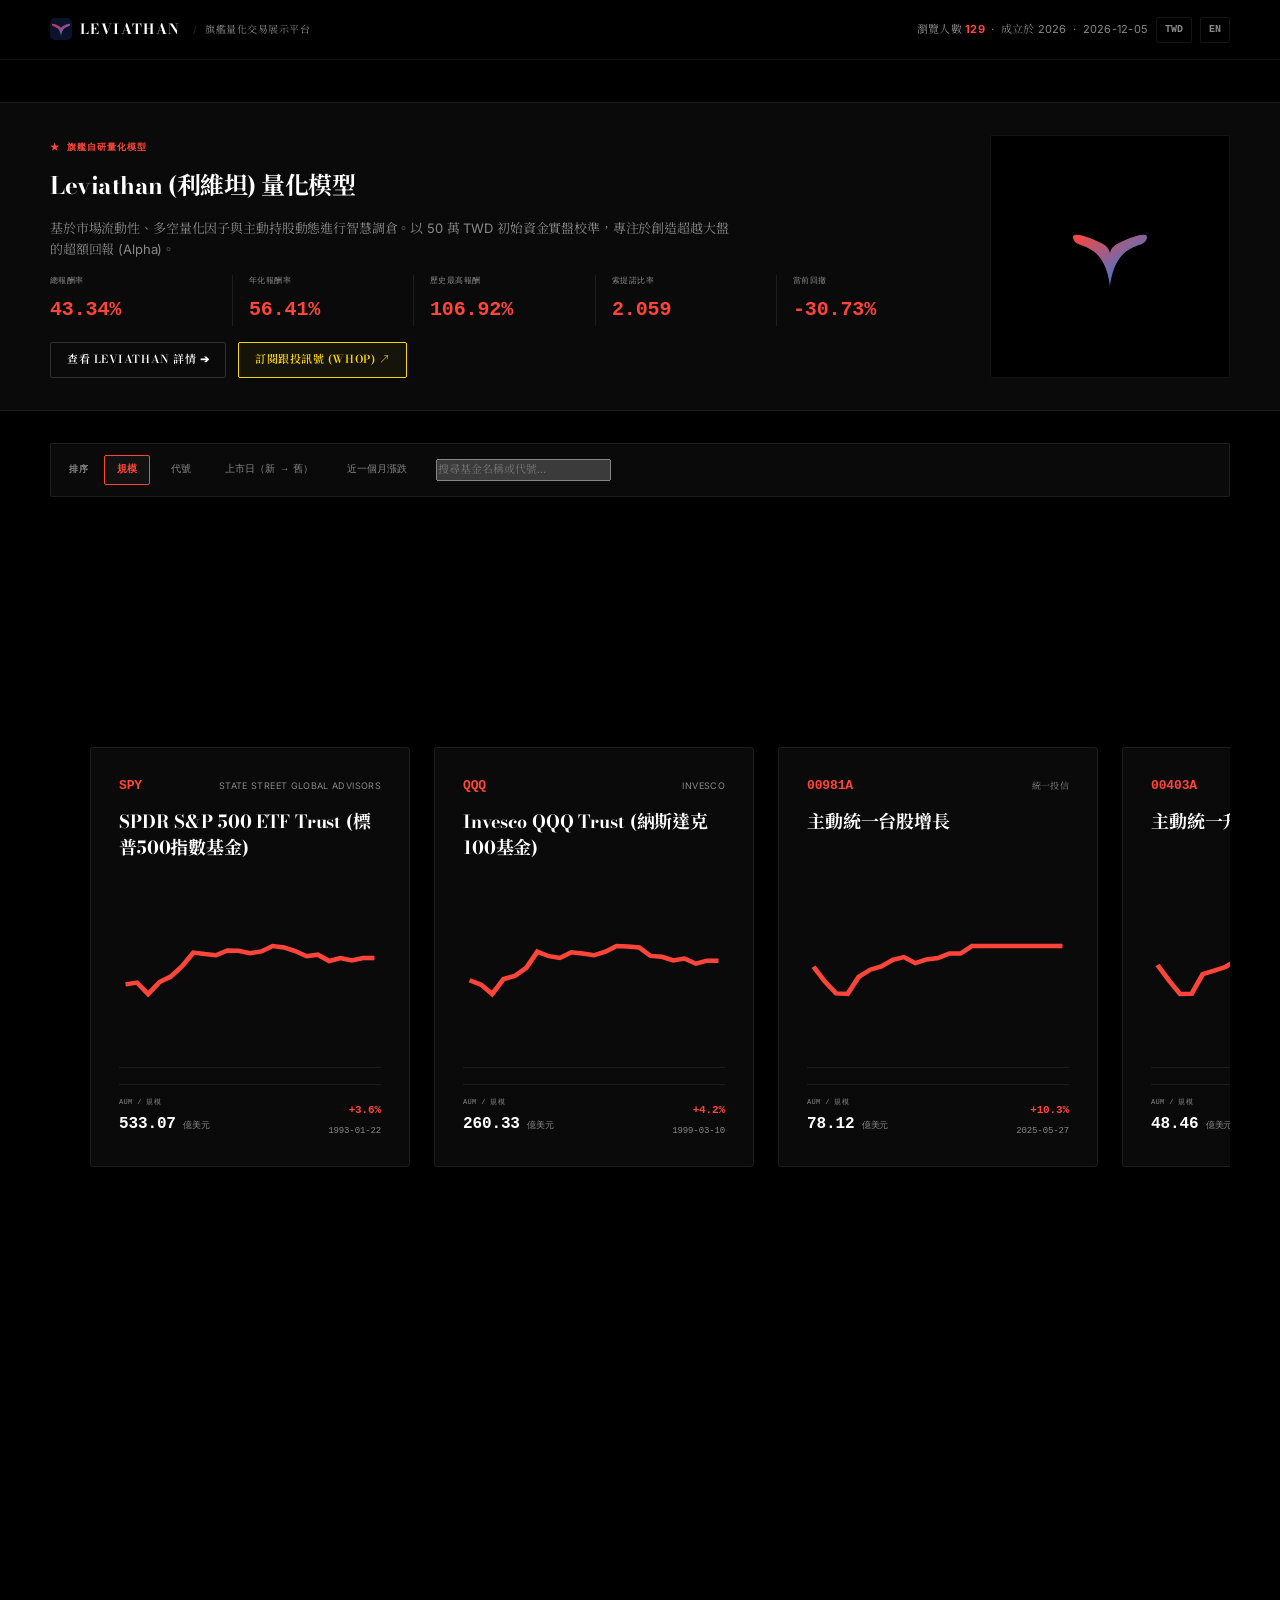
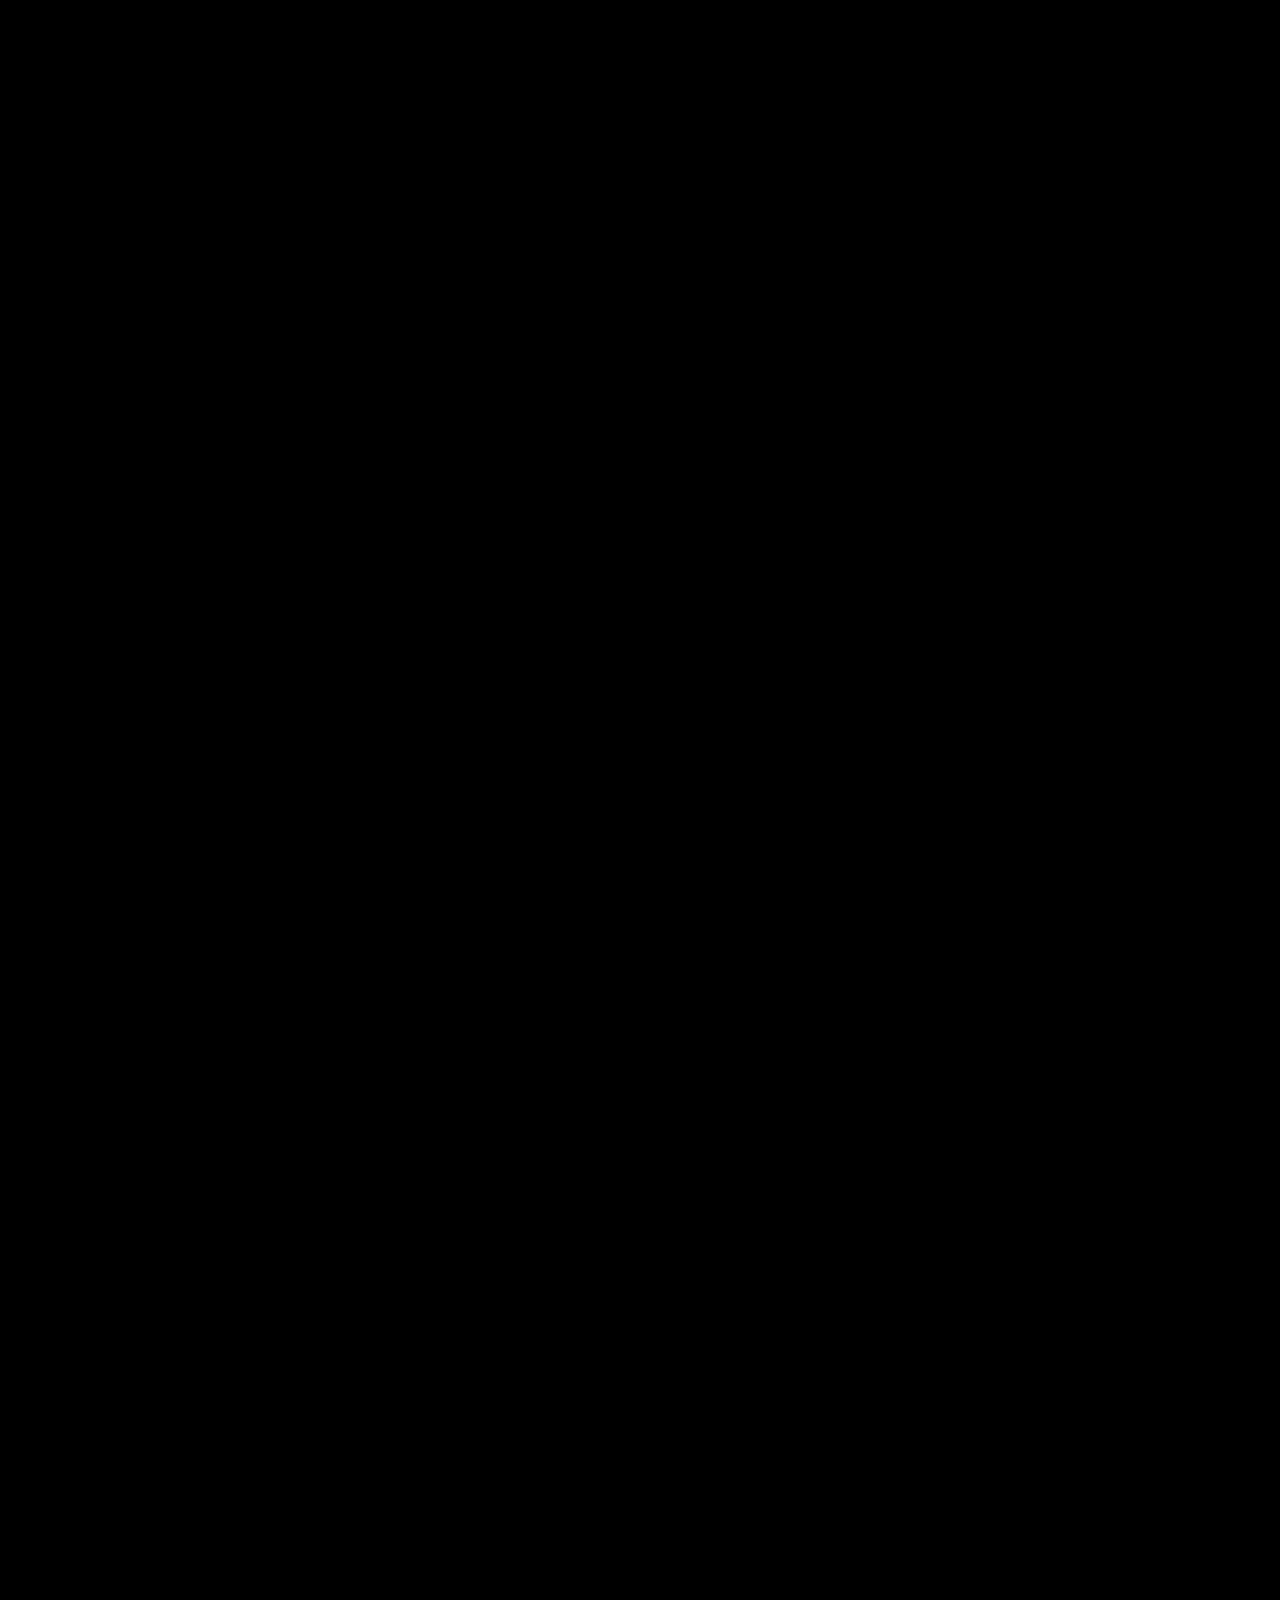
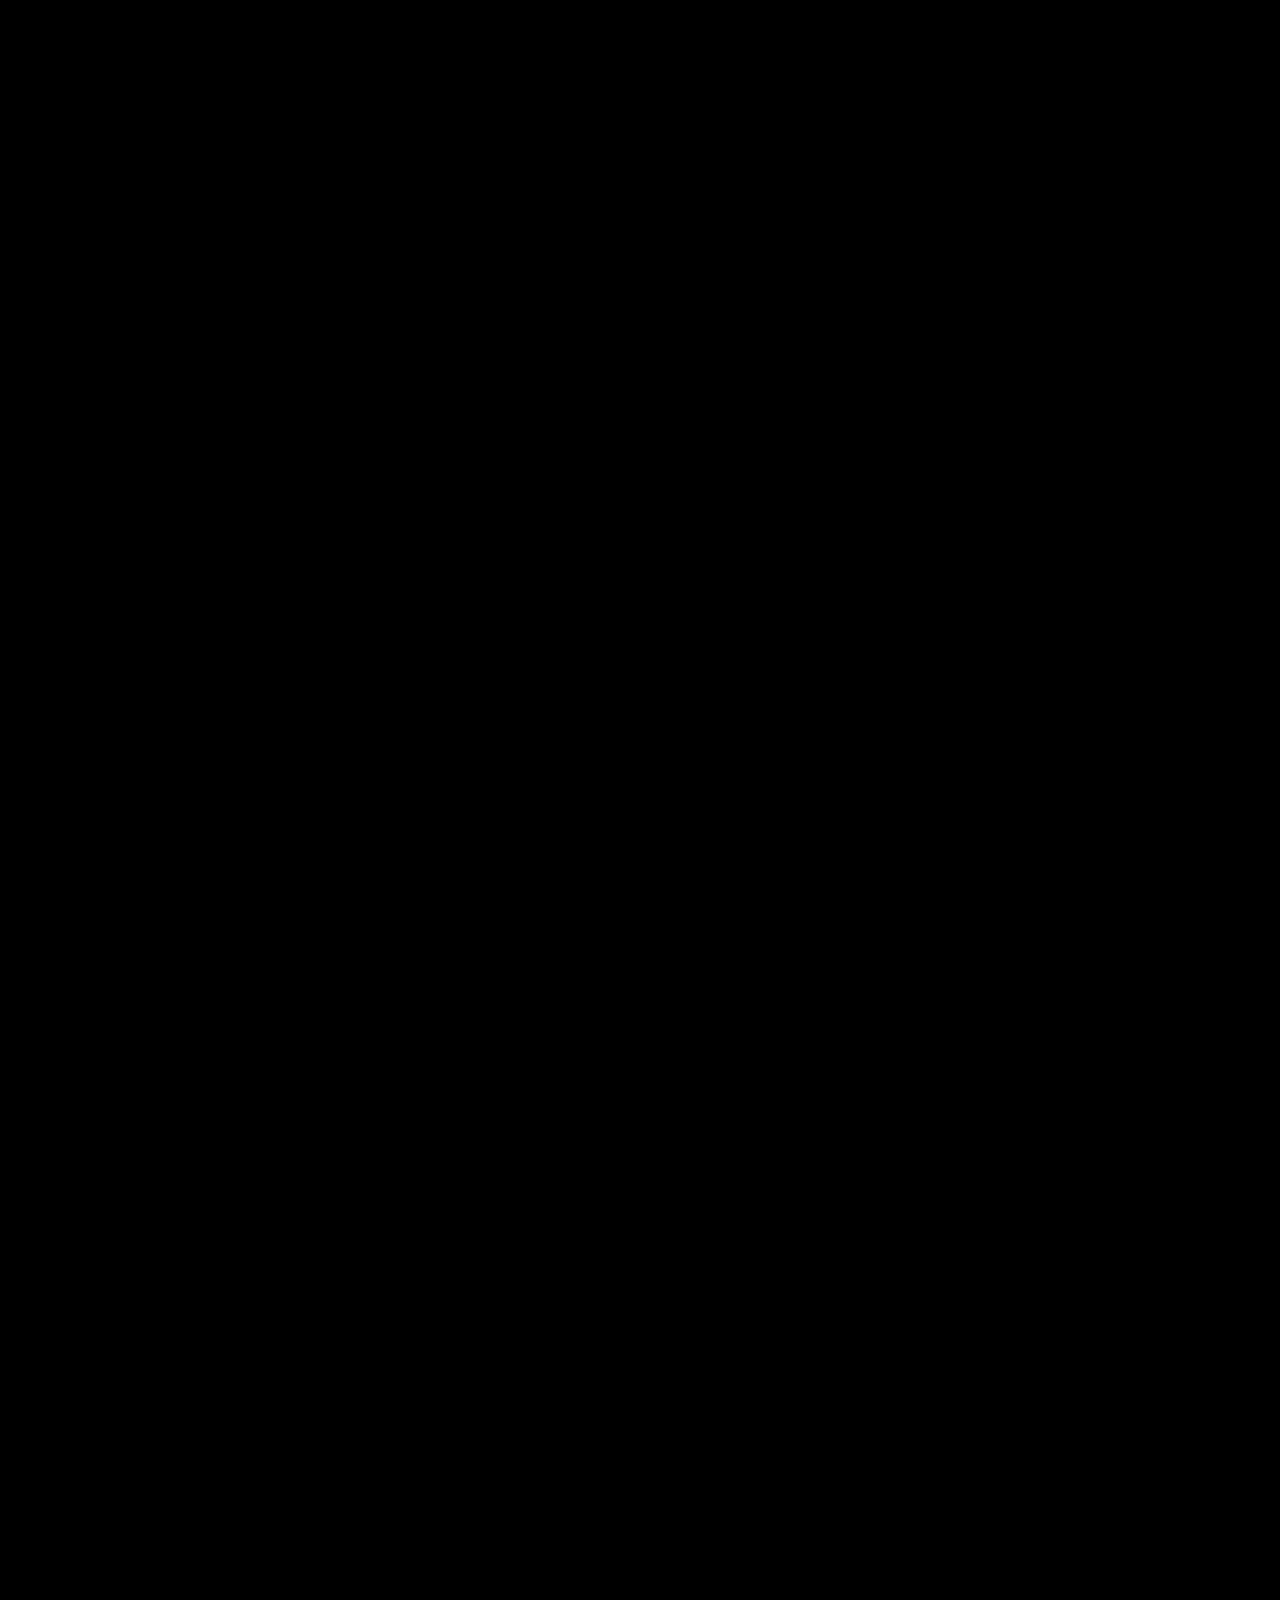
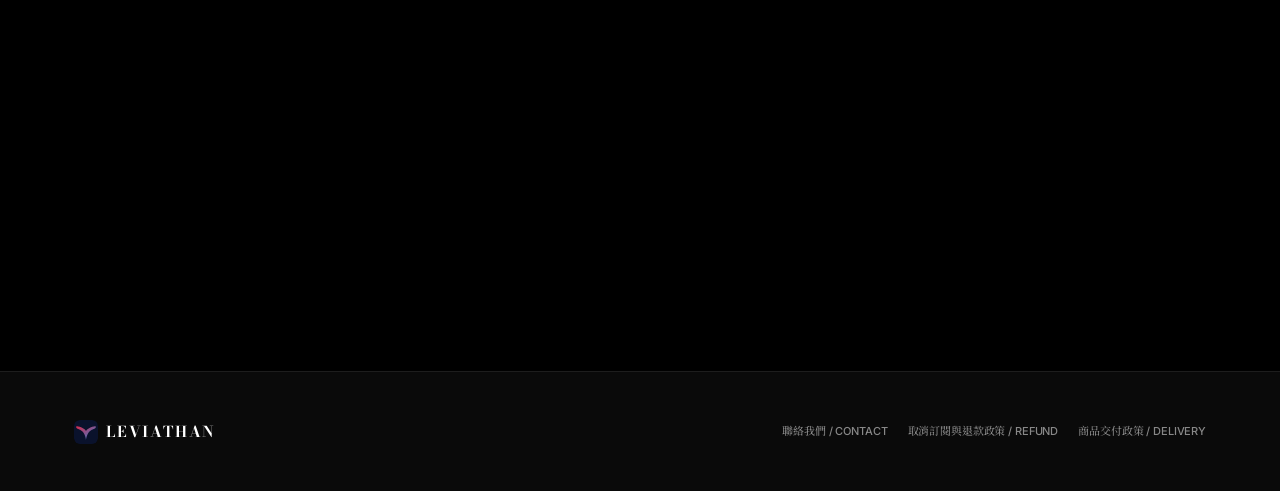
==== commit 121eaf4c: "fix: restore uncorrupted html files from local history to fix broken encoding and syntax errors" ====
--- a/index.html
+++ b/index.html
@@ -1,4 +1,4 @@
-<!DOCTYPE html><html lang="zh-Hant"> <head><meta charset="UTF-8"><meta name="viewport" content="width=device-width, initial-scale=1"><title>Leviathan ?��?展示平台</title><meta name="description" content="Leviathan ?��?交�?模�??�主?�基?��?示平?��?><link rel="icon" href="./favicon.svg" type="image/svg+xml"><link rel="manifest" href="/manifest.json"><link rel="preconnect" href="https://static.cloudflareinsights.com"><link rel="preconnect" href="https://fonts.googleapis.com"><link rel="preconnect" href="https://fonts.gstatic.com" crossorigin><link href="https://fonts.googleapis.com/css2?family=Bodoni+Moda:ital,opsz,wght@0,6..96,400..900;1,6..96,400..900&family=Noto+Serif+TC:wght@400;700;900&family=Inter:wght@300;400;600;700&display=swap" rel="stylesheet"><link rel="preload" href="./shared.css" as="style"><link rel="stylesheet" href="./shared.css"><style>:root {
+<!DOCTYPE html><html lang="zh-Hant"> <head><meta charset="UTF-8"><meta name="viewport" content="width=device-width, initial-scale=1"><title>Leviathan 量化展示平台</title><meta name="description" content="Leviathan 量化交易模型與主動基金展示平台。"><link rel="icon" href="./favicon.svg" type="image/svg+xml"><link rel="manifest" href="/manifest.json"><link rel="preconnect" href="https://static.cloudflareinsights.com"><link rel="preconnect" href="https://fonts.googleapis.com"><link rel="preconnect" href="https://fonts.gstatic.com" crossorigin><link href="https://fonts.googleapis.com/css2?family=Bodoni+Moda:ital,opsz,wght@0,6..96,400..900;1,6..96,400..900&family=Noto+Serif+TC:wght@400;700;900&family=Inter:wght@300;400;600;700&display=swap" rel="stylesheet"><link rel="preload" href="./shared.css" as="style"><link rel="stylesheet" href="./shared.css"><style>:root {
   --dir-bg: var(--night);
   --dir-panel: var(--night-panel);
   --dir-panel-hot: var(--night-lift);
@@ -578,7 +578,7 @@
       }
     }
   }
-</style><script defer src="https://static.cloudflareinsights.com/beacon.min.js" data-cf-beacon='{"token": "YOUR_CLOUDFLARE_TOKEN"}'></script></head> <body>  <div class="mast"><div class="mast-l"><a class="mast-brand mast-brand--link" href="./index.html"><img class="mast-brand__mark" src="./brand-mark.svg" alt="" width="28" height="28"><span class="mast-title">Leviathan</span></a><span class="mast-sub" data-i18n="mast-sub">?�艦?��?交�?展示平台</span></div><div class="mast-r" style="display: flex; align-items: center; gap: 8px;"><span id="mast-stat">??/span><button id="curr-toggle-btn" style="background: transparent; border: 1px solid var(--dir-line); color: var(--dir-muted); font-family: var(--dir-mono); font-size: 10px; font-weight: 800; padding: 4px 8px; cursor: pointer; transition: all 0.16s ease; border-radius: var(--radius-sm);">USD</button><button id="lang-toggle-btn" style="background: transparent; border: 1px solid var(--dir-line); color: var(--dir-muted); font-family: var(--dir-mono); font-size: 10px; font-weight: 800; padding: 4px 8px; cursor: pointer; transition: all 0.16s ease; border-radius: var(--radius-sm);">EN</button></div></div> <main class="directory-main">
+</style><script defer src="https://static.cloudflareinsights.com/beacon.min.js" data-cf-beacon='{"token": "ab4500d237674d5682b68427d216ea36"}'></script></head> <body>  <div class="mast"><div class="mast-l"><a class="mast-brand mast-brand--link" href="./index.html"><img class="mast-brand__mark" src="./brand-mark.svg" alt="" width="28" height="28"><span class="mast-title">Leviathan</span></a><span class="mast-sub" data-i18n="mast-sub">旗艦量化交易展示平台</span></div><div class="mast-r" style="display: flex; align-items: center; gap: 8px;"><span id="mast-stat">—</span><button id="curr-toggle-btn" style="background: transparent; border: 1px solid var(--dir-line); color: var(--dir-muted); font-family: var(--dir-mono); font-size: 10px; font-weight: 800; padding: 4px 8px; cursor: pointer; transition: all 0.16s ease; border-radius: var(--radius-sm);">USD</button><button id="lang-toggle-btn" style="background: transparent; border: 1px solid var(--dir-line); color: var(--dir-muted); font-family: var(--dir-mono); font-size: 10px; font-weight: 800; padding: 4px 8px; cursor: pointer; transition: all 0.16s ease; border-radius: var(--radius-sm);">EN</button></div></div> <main class="directory-main">
 
   <!-- Flagship Quant Model Banner -->
   <section class="flagship-banner reveal-card">
@@ -586,47 +586,47 @@
       <div class="flagship-info">
         <div>
           <div class="reveal-wrapper">
-            <span class="flagship-badge reveal-text" data-i18n="flagship-badge">??FLAGSHIP QUANT MODEL / ?�艦?��??��?模�?</span>
+            <span class="flagship-badge reveal-text" data-i18n="flagship-badge">★ FLAGSHIP QUANT MODEL / 旗艦自研量化模型</span>
           </div>
           <div class="reveal-wrapper">
-            <h2 class="flagship-title reveal-text delay-1" data-i18n="flagship-title">Leviathan (?�維?? ?��?模�?</h2>
+            <h2 class="flagship-title reveal-text delay-1" data-i18n="flagship-title">Leviathan (利維坦) 量化模型</h2>
           </div>
           <div class="reveal-wrapper">
             <p class="flagship-desc reveal-text delay-2" data-i18n="flagship-desc">
-              ?�於市場流�??�、�?空�??��?子�?主�??�股?��??��??�慧調倉。以 50 ??TWD ?��?資�?實盤?��?，�?注於?�造�?越大?��?超�??�報 (Alpha)??
+              基於市場流動性、多空量化因子與主動持股動態進行智慧調倉。以 50 萬 TWD 初始資金實盤校準，專注於創造超越大盤的超額回報 (Alpha)。
             </p>
           </div>
         </div>
         
         <div class="flagship-stats-grid">
           <div class="flagship-stat-box reveal-card delay-3" id="flagship-box-total">
-            <div class="flagship-stat-label" data-i18n="lbl-total-return">TOTAL RETURN / 總報?��?</div>
+            <div class="flagship-stat-label" data-i18n="lbl-total-return">TOTAL RETURN / 總報酬率</div>
             <div class="flagship-stat-value accent" id="flagship-total">47.09%</div>
           </div>
           <div class="flagship-stat-box reveal-card delay-4" id="flagship-box-annual">
-            <div class="flagship-stat-label" data-i18n="lbl-annualized">ANNUALIZED / 年�??�酬??/div>
+            <div class="flagship-stat-label" data-i18n="lbl-annualized">ANNUALIZED / 年化報酬率</div>
             <div class="flagship-stat-value accent" id="flagship-annual">67.78%</div>
           </div>
           <div class="flagship-stat-box reveal-card delay-5" id="flagship-box-max">
-            <div class="flagship-stat-label" data-i18n="lbl-peak-return">PEAK RETURN / ?�高報?��?</div>
+            <div class="flagship-stat-label" data-i18n="lbl-peak-return">PEAK RETURN / 最高報酬率</div>
             <div class="flagship-stat-value accent" id="flagship-peak">109.85%</div>
           </div>
           <div class="flagship-stat-box reveal-card delay-6" id="flagship-box-sortino">
-            <div class="flagship-stat-label" data-i18n="lbl-sortino">SORTINO / 索�?諾�???/div>
+            <div class="flagship-stat-label" data-i18n="lbl-sortino">SORTINO / 索提諾比率</div>
             <div class="flagship-stat-value accent" id="flagship-sortino">2.388</div>
           </div>
           <div class="flagship-stat-box reveal-card delay-7" id="flagship-box-mdd">
-            <div class="flagship-stat-label" data-i18n="lbl-mdd">MAX DRAWDOWN / ?�大�???/div>
-            <div class="flagship-stat-value accent" id="flagship-mdd">??/div>
+            <div class="flagship-stat-label" data-i18n="lbl-mdd">MAX DRAWDOWN / 最大回撤</div>
+            <div class="flagship-stat-value accent" id="flagship-mdd">—</div>
           </div>
         </div>
         
         <div class="reveal-wrapper" style="display: flex; gap: 12px; flex-wrap: wrap; margin-top: 16px;">
           <a href="./etf.html?code=LEVIATHAN" class="flagship-cta-btn reveal-text delay-5" style="margin-right: 0;">
-            <span data-i18n="flagship-cta">?��? Leviathan 詳�? ??/span>
+            <span data-i18n="flagship-cta">查看 Leviathan 詳情 ➔</span>
           </a>
           <a href="https://whop.com/checkout/plan_Bo924r8xg0r3X" target="_blank" class="flagship-cta-btn reveal-text delay-6" style="border-color: #ffd700; color: #ffd700; background: rgba(255, 215, 0, 0.05); margin-right: 0;">
-            <span data-i18n="flagship-subscribe">訂閱跟�?訊�? (Whop) ??/span>
+            <span data-i18n="flagship-subscribe">訂閱跟投訊號 (Whop) ↗</span>
           </a>
         </div>
       </div>
@@ -647,14 +647,14 @@
 
   <div class="controls-new reveal-card" style="display: flex; justify-content: space-between; align-items: center; gap: 20px; flex-wrap: wrap;">
     <div style="display: flex; align-items: center; gap: 16px; flex-wrap: wrap;">
-      <span class="sort-title" data-i18n="sort-label">?��??��?</span>
+      <span class="sort-title" data-i18n="sort-label">排序方式</span>
       <div class="sort-links" id="sort-links-container">
         <button class="sort-link active" data-sort="aum" data-i18n="sort-aum">規模</button>
-        <button class="sort-link" data-sort="code" data-i18n="sort-code">�??</button>
-        <button class="sort-link" data-sort="listing" data-i18n="sort-listing">上�??��?</button>
-        <button class="sort-link" data-sort="price_chg" data-i18n="sort-price-chg">近�??��?漲�?</button>
+        <button class="sort-link" data-sort="code" data-i18n="sort-code">代號</button>
+        <button class="sort-link" data-sort="listing" data-i18n="sort-listing">上市日期</button>
+        <button class="sort-link" data-sort="price_chg" data-i18n="sort-price-chg">近一個月漲跌</button>
       </div>
-      <input type="text" id="etf-search-input" placeholder="?��??��??�稱?�代??.." class="etf-search-input">
+      <input type="text" id="etf-search-input" placeholder="搜尋基金名稱或代號..." class="etf-search-input">
     </div>
 
   </div>
@@ -680,7 +680,7 @@
         <div style="display: flex; flex-direction: column; gap: 4px; align-items: flex-start;">
           <span style="font-size: 7px; color: var(--dir-muted); font-family: var(--dir-mono); text-transform: uppercase; letter-spacing: 0.05em;">AUM / 規模</span>
           <div class="er-aum" style="margin-top: 0;">
-            <span class="er-aum-v"></span><span class="er-aum-u" data-i18n="aum-unit">??/span>
+            <span class="er-aum-v"></span><span class="er-aum-u" data-i18n="aum-unit">億</span>
           </div>
         </div>
         <div style="display: flex; flex-direction: column; align-items: flex-end; gap: 4px;">
@@ -698,10 +698,10 @@
         <img src="./brand-mark.svg" alt="" width="24" height="24">
         <span>Leviathan</span>
       </a>
-      <nav class="public-disclosure-footer__links" aria-label="訂閱?�客?��?�?>
-        <a href="#" id="policy-trigger-contact">?�絡?��?/ CONTACT</a>
-        <a href="#" id="policy-trigger-refund">?��?訂閱?�退款政�?/ REFUND</a>
-        <a href="#" id="policy-trigger-delivery">?��?交�??��? / DELIVERY</a>
+      <nav class="public-disclosure-footer__links" aria-label="訂閱與客服資訊">
+        <a href="#" id="policy-trigger-contact">聯絡我們 / CONTACT</a>
+        <a href="#" id="policy-trigger-refund">取消訂閱與退款政策 / REFUND</a>
+        <a href="#" id="policy-trigger-delivery">商品交付政策 / DELIVERY</a>
       </nav>
     </div>
   </footer>
@@ -716,7 +716,7 @@
 
   <script src="./shared-preview-data.js"></script> <script type="module">const $ = id => document.getElementById(id);
 
-// ?�?� scroll reveal observer ?�?�?�?�?�?�?�?�?�?�?�?�?�?�?�?�?�?�?�?�?�?�?�?�?�?�?�?�?�?�?�?�?�?�?�?�?�?�?�?�?�?�?�?�?�?�?�?�?�?�
+// ── scroll reveal observer ──────────────────────────────────────────────────
 const revealObserver = new IntersectionObserver((entries) => {
   entries.forEach(entry => {
     if (entry.isIntersecting) {
@@ -740,24 +740,24 @@
   });
 }
 
-// ?�?� date / format helpers ?�?�?�?�?�?�?�?�?�?�?�?�?�?�?�?�?�?�?�?�?�?�?�?�?�?�?�?�?�?�?�?�?�?�?�?�?�?�?�?�?�?�?�?�?�?�?�?�?�?�?�?�
+// ── date / format helpers ────────────────────────────────────────────────────
 const dateKey = d => d ? String(d).replaceAll('-', '').replaceAll('/', '') : '';
 const fmt = d => {
   const k = dateKey(d);
-  return k.length === 8 ? `${k.slice(0, 4)}-${k.slice(4, 6)}-${k.slice(6, 8)}` : '??;
+  return k.length === 8 ? `${k.slice(0, 4)}-${k.slice(4, 6)}-${k.slice(6, 8)}` : '—';
 };
 let currentCurr = localStorage.getItem('leviathan_currency') || 'USD';
 let twdRate = 32.5;
 
 const fmtAumObj = v => {
-  if (v == null) return { val: '??, unit: '' };
+  if (v == null) return { val: '—', unit: '' };
   const twdValue = v * 100000000;
   if (currentCurr === 'TWD') {
     if (currentLang === 'zh') {
       if (v < 0.1) {
-        return { val: (v * 10000).toFixed(0), unit: ' ?? };
+        return { val: (v * 10000).toFixed(0), unit: ' 萬' };
       }
-      return { val: (v >= 1000 ? v.toFixed(0) : v.toFixed(1)), unit: ' ?? };
+      return { val: (v >= 1000 ? v.toFixed(0) : v.toFixed(1)), unit: ' 億' };
     } else {
       if (v < 0.1) {
         return { val: (v * 100).toFixed(1), unit: ' M TWD' };
@@ -769,12 +769,12 @@
     const usdValue = twdValue / twdRate;
     if (currentLang === 'zh') {
       if (usdValue >= 100000000) {
-        return { val: (usdValue / 100000000).toFixed(2), unit: ' ?��??? };
+        return { val: (usdValue / 100000000).toFixed(2), unit: ' 億美元' };
       }
       if (usdValue >= 10000) {
-        return { val: (usdValue / 10000).toFixed(0), unit: ' ?��??? };
+        return { val: (usdValue / 10000).toFixed(0), unit: ' 萬美元' };
       }
-      return { val: usdValue.toFixed(0), unit: ' 美�?' };
+      return { val: usdValue.toFixed(0), unit: ' 美元' };
     } else {
       if (usdValue >= 1000000000) {
         return { val: '$' + (usdValue / 1000000000).toFixed(2), unit: ' B' };
@@ -795,7 +795,7 @@
   return obj.val + obj.unit;
 };
 
-// ?�?� page state / DOM anchors ?�?�?�?�?�?�?�?�?�?�?�?�?�?�?�?�?�?�?�?�?�?�?�?�?�?�?�?�?�?�?�?�?�?�?�?�?�?�?�?�?�?�?�?�?�?�?�?�?�
+// ── page state / DOM anchors ─────────────────────────────────────────────────
 const list = $('list');
 const mastStat = $('mast-stat');
 let currentSort = 'aum';
@@ -807,42 +807,42 @@
 let idx = null;
 let customQuant = null;
 
-// ?�?� i18n Localization ?�?�?�?�?�?�?�?�?�?�?�?�?�?�?�?�?�?�?�?�?�?�?�?�?�?�?�?�?�?�?�?�?�?�?�?�?�?�?�?�?�?�?�?�?�?�?�?�?�?�?�?�?�?�?�?�
+// ── i18n Localization ────────────────────────────────────────────────────────
 const i18n = {
   zh: {
-    'mast-sub': '?�艦?��?交�?展示平台',
-    'sort-label': '?��?',
+    'mast-sub': '旗艦量化交易展示平台',
+    'sort-label': '排序',
     'sort-aum': '規模',
-    'sort-code': '�??',
-    'sort-listing': '上�??��??????��?',
-    'sort-price-chg': '近�??��?漲�?',
-    'upload-btn-text': '+ 載入?��?模�?交�??�細 (CSV)',
-    'clear-btn-text': '清除?��?模�?',
-    'nav-rank': '?�碼標�??��?',
-    'no-data': '尚無資�?',
-    'loaded-text': '已�??��?',
-    'calculating': '計�?�?..',
-    'loading-db': '載入?�價資�?�?..',
-    'running-sim': '?��??��?模擬...',
-    'upload-fail': '載入失�?�?,
-    'upload-reloading': '?�新載入?��?模�? (CSV)',
-    'flagship-badge': '???�艦?��??��?模�?',
-    'flagship-title': 'Leviathan (?�維?? ?��?模�?',
-    'flagship-desc': '?�於市場流�??�、�?空�??��?子�?主�??�股?��??��??�慧調倉。以 50 ??TWD ?��?資�?實盤?��?，�?注於?�造�?越大?��?超�??�報 (Alpha)??,
-    'flagship-cta': '?��? Leviathan 詳�? ??,
-    'flagship-subscribe': '訂閱跟�?訊�? (Whop) ??,
-    'lbl-total-return': '總報?��?',
-    'lbl-annualized': '年�??�酬??,
-    'lbl-peak-return': '歷史?�高報??,
-    'lbl-sortino': '索�?諾�???,
-    'lbl-mdd': '?��??�撤'
+    'sort-code': '代號',
+    'sort-listing': '上市日（新 → 舊）',
+    'sort-price-chg': '近一個月漲跌',
+    'upload-btn-text': '+ 載入自研模型交易明細 (CSV)',
+    'clear-btn-text': '清除自訂模型',
+    'nav-rank': '加碼標的排行',
+    'no-data': '尚無資料',
+    'loaded-text': '已載入：',
+    'calculating': '計算中...',
+    'loading-db': '載入股價資料庫...',
+    'running-sim': '執行量化模擬...',
+    'upload-fail': '載入失敗：',
+    'upload-reloading': '重新載入自研模型 (CSV)',
+    'flagship-badge': '★ 旗艦自研量化模型',
+    'flagship-title': 'Leviathan (利維坦) 量化模型',
+    'flagship-desc': '基於市場流動性、多空量化因子與主動持股動態進行智慧調倉。以 50 萬 TWD 初始資金實盤校準，專注於創造超越大盤的超額回報 (Alpha)。',
+    'flagship-cta': '查看 Leviathan 詳情 ➔',
+    'flagship-subscribe': '訂閱跟投訊號 (Whop) ↗',
+    'lbl-total-return': '總報酬率',
+    'lbl-annualized': '年化報酬率',
+    'lbl-peak-return': '歷史最高報酬',
+    'lbl-sortino': '索提諾比率',
+    'lbl-mdd': '當前回撤'
   },
   en: {
     'mast-sub': 'Flagship Quant Showcase Platform',
     'sort-label': 'Sort',
     'sort-aum': 'AUM',
     'sort-code': 'Code',
-    'sort-listing': 'Listing Date (New ??Old)',
+    'sort-listing': 'Listing Date (New → Old)',
     'sort-price-chg': '1-Month Return',
     'upload-btn-text': '+ Upload Quant Trade Log (CSV)',
     'clear-btn-text': 'Clear Quant Model',
@@ -854,11 +854,11 @@
     'running-sim': 'Running Simulation...',
     'upload-fail': 'Upload failed: ',
     'upload-reloading': 'Reupload Quant Model (CSV)',
-    'flagship-badge': '??FLAGSHIP QUANT MODEL',
+    'flagship-badge': '★ FLAGSHIP QUANT MODEL',
     'flagship-title': 'Leviathan Quant Model',
     'flagship-desc': 'Dynamic allocation based on market liquidity, multi-factor quant overlays, and active holdings. Engineered to capture structural Alpha and outperform benchmarks.',
-    'flagship-cta': 'View Leviathan Performance ??,
-    'flagship-subscribe': 'Subscribe Signals (Whop) ??,
+    'flagship-cta': 'View Leviathan Performance ➔',
+    'flagship-subscribe': 'Subscribe Signals (Whop) ↗',
     'lbl-total-return': 'TOTAL RETURN',
     'lbl-annualized': 'ANNUALIZED RETURN',
     'lbl-peak-return': 'PEAK RETURN',
@@ -872,7 +872,7 @@
 function setLanguage(lang) {
   currentLang = lang;
   localStorage.setItem('leviathan_lang', lang);
-  document.title = lang === 'zh' ? 'Leviathan ?��?展示平台' : 'Leviathan Quant Platform';
+  document.title = lang === 'zh' ? 'Leviathan 量化展示平台' : 'Leviathan Quant Platform';
 
   const toggleBtn = $('lang-toggle-btn');
   if (toggleBtn) {
@@ -888,7 +888,7 @@
 
   const searchInput = $('etf-search-input');
   if (searchInput) {
-    searchInput.placeholder = lang === 'zh' ? '?��??��??�稱?�代??..' : 'Search fund name or code...';
+    searchInput.placeholder = lang === 'zh' ? '搜尋基金名稱或代號...' : 'Search fund name or code...';
   }
 
 
@@ -925,12 +925,12 @@
   return supportedSorts.includes(rawSort) ? rawSort : 'aum';
 }
 
-// ?�?� data loading / masthead summary ?�?�?�?�?�?�?�?�?�?�?�?�?�?�?�?�?�?�?�?�?�?�?�?�?�?�?�?�?�?�?�?�?�?�?�?�?�?�?�?�?�?�
+// ── data loading / masthead summary ──────────────────────────────────────────
 let isVisitorIncremented = false;
 
 function renderMastSummary() {
   const todayStr = new Date().toLocaleDateString('zh-TW', { year: 'numeric', month: '2-digit', day: '2-digit' }).replaceAll('/', '-');
-  mastStat.innerHTML = `${currentLang === 'zh' ? '?�覽人數' : 'Visits'} <strong style="color: var(--dir-red);">??/strong> &nbsp;·&nbsp; ${currentLang === 'zh' ? '?��???2026' : 'Since 2026'} &nbsp;·&nbsp; ${todayStr}`;
+  mastStat.innerHTML = `${currentLang === 'zh' ? '瀏覽人數' : 'Visits'} <strong style="color: var(--dir-red);">—</strong> &nbsp;·&nbsp; ${currentLang === 'zh' ? '成立於 2026' : 'Since 2026'} &nbsp;·&nbsp; ${todayStr}`;
   renderTrafficPulse();
 }
 
@@ -949,7 +949,7 @@
         visits += localBonus;
         
         const text = visits >= 10000 
-          ? (currentLang === 'zh' ? `${(visits / 10000).toFixed(0)}?�` : `${(visits / 10000).toFixed(0)}0K`) 
+          ? (currentLang === 'zh' ? `${(visits / 10000).toFixed(0)}萬` : `${(visits / 10000).toFixed(0)}0K`) 
           : Number(visits).toLocaleString();
         
         const countSpan = mastStat.querySelector('strong');
@@ -1031,7 +1031,7 @@
   }
   initScrollReveal();
 }
-// ?�?� sparkline / price change helpers ?�?�?�?�?�?�?�?�?�?�?�?�?�?�?�?�?�?�?�?�?�?�?�?�?�?�?�?�?�?�?�?�?�?�?�?�?�?�?�?�?�
+// ── sparkline / price change helpers ─────────────────────────────────────────
 function parseDateKeyUTC(d) {
   const k = dateKey(d);
   if (k.length !== 8) return null;
@@ -1091,7 +1091,7 @@
   return `<svg class="spark ${cls}" viewBox="0 0 ${w} ${h}" preserveAspectRatio="none"><polyline points="${pts}"/></svg>`;
 }
 
-// ?�?� detail prefetch helper ?�?�?�?�?�?�?�?�?�?�?�?�?�?�?�?�?�?�?�?�?�?�?�?�?�?�?�?�?�?�?�?�?�?�?�?�?�?�?�?�?�?�?�?�?�?�?�?�?�?�?�
+// ── detail prefetch helper ───────────────────────────────────────────────────
 function prefetchDetail(href) {
   if (!href || prefetchedDetails.has(href)) return;
 
@@ -1153,12 +1153,12 @@
   if (!issuer) return '';
   if (currentLang !== 'en') return issuer;
   const dict = {
-    '統�??�信': 'Unified IT',
-    '復華?�信': 'Fuhwa IT',
-    '群�??�信': 'Capital IT',
-    '?�大?�信': 'Yuanta IT',
-    '?�基?�信': 'KGI IT',
-    '?�泰?�信': 'Cathay IT',
+    '統一投信': 'Unified IT',
+    '復華投信': 'Fuhwa IT',
+    '群益投信': 'Capital IT',
+    '元大投信': 'Yuanta IT',
+    '凱基投信': 'KGI IT',
+    '國泰投信': 'Cathay IT',
     'State Street Global Advisors': 'SSGA',
     'Invesco': 'Invesco',
     'ARK Invest': 'ARK Invest'
@@ -1166,7 +1166,7 @@
   return dict[issuer] || issuer;
 }
 
-// ?�?� row renderer ?�?�?�?�?�?�?�?�?�?�?�?�?�?�?�?�?�?�?�?�?�?�?�?�?�?�?�?�?�?�?�?�?�?�?�?�?�?�?�?�?�?�?�?�?�?�?�?�?�?�?�?�?�?�?�?�?�?�?�?�?�?�
+// ── row renderer ──────────────────────────────────────────────────────────────
 function createRow(etf) {
   const monthSeries = recentMonthSeries(etf);
   const pct = pricePct(etf);
@@ -1246,7 +1246,7 @@
   requestAnimationFrame(animateHorizontalScroll);
 }
 
-// ?�?� scroll-driven horizontal flow ?�?�?�?�?�?�?�?�?�?�?�?�?�?�?�?�?�?�?�?�?�?�?�?�?�?�?�?�?�?�?�?�?�?�?�?�?�?�?�?�?�?�?�?�?�?�
+// ── scroll-driven horizontal flow ──────────────────────────────────────────────
 const scrollContainer = $('scroll-container');
 function animateHorizontalScroll() {
   if (!scrollContainer || !list) return;
@@ -1282,7 +1282,7 @@
   requestAnimationFrame(animateHorizontalScroll);
 });
 
-// ?�?� sort/hash controller boot ?�?�?�?�?�?�?�?�?�?�?�?�?�?�?�?�?�?�?�?�?�?�?�?�?�?�?�?�?�?�?�?�?�?�?�?�?�?�?�?�?�?�?�?�?�?�?�?�
+// ── sort/hash controller boot ────────────────────────────────────────────────
 function applySort(sortKey) {
   currentSort = sortKey;
   syncSortControl(sortKey);
@@ -1326,34 +1326,34 @@
   applySort(getSortFromHash());
 });
 
-// ?�?� policy modals logic ?�?�?�?�?�?�?�?�?�?�?�?�?�?�?�?�?�?�?�?�?�?�?�?�?�?�?�?�?�?�?�?�?�?�?�?�?�?�?�?�?�?�?�?�?�?�?�?�?�?�?�?�?�?�
+// ── policy modals logic ──────────────────────────────────────────────────────
 const policyTexts = {
   zh: {
-    contactTitle: '?�絡?��?/ Contact Us',
+    contactTitle: '聯絡我們 / Contact Us',
     contactBody: `
-      <p>如�??��?訂閱?�任何�??��??��?要�?術支?��?歡�??��??��??�聯絡�?</p>
-      <h4>社群媒�?</h4>
+      <p>如果您對訂閱有任何疑問，或需要技術支援，歡迎隨時與我們聯絡：</p>
+      <h4>社群媒體</h4>
       <p>Instagram: <a href="https://www.instagram.com/leviathan_quant/" target="_blank">@leviathan_quant</a></p>
       <p>X (Twitter): <a href="https://x.com/leviathan_quant" target="_blank">@leviathan_quant</a></p>
-      <h4>Whop 官方?��?</h4>
-      <p><a href="https://whop.com/leviathan-6c7d/leviathan-signals/" target="_blank">Leviathan Signals 官方?�面 ??/a></p>
+      <h4>Whop 官方商店</h4>
+      <p><a href="https://whop.com/leviathan-6c7d/leviathan-signals/" target="_blank">Leviathan Signals 官方頁面 ↗</a></p>
     `,
-    refundTitle: '?��?訂閱?�退款政�?/ Refund Policy',
+    refundTitle: '取消訂閱與退款政策 / Refund Policy',
     refundBody: `
-      <p>?��??��???Leviathan Signals?��?詳閱以�??��??�退款政策�?</p>
-      <h4>訂閱?��?</h4>
-      <p>?�可以隨?�登?�您??Whop 帳戶，進入?��??�管?�」�??��? Whop 平台?��??��?訂閱?��?消�?，您?��??��??��??��?保�??�當?��?費週�?結�?，�?下�??�帳?�起將�?止自?�扣款�?/p>
-      <h4>?�款�???/h4>
-      <p>?�於?�產?�為?��??�容?��?（�??�即?��??��??��??��?網�??��?存�?權�?，產?��??��?付款程�?完�??�交付�?不適?�於一?�實體�??��?七天?��??�。�?經�??��?不�?供退款�??��?見�???/p>
-      <p>如�?系統?�平?��?大�?術�??��?導致?�於訂閱?��??�無法正常�??��??��?請聯繫客?��?交退款申請�??�們�??�個�?審查並退?�相?��?例�?費用??/p>
+      <p>感謝您訂閱 Leviathan Signals。請詳閱以下取消與退款政策：</p>
+      <h4>訂閱取消</h4>
+      <p>您可以隨時登入您的 Whop 帳戶，進入「訂閱管理」或透過 Whop 平台進行取消訂閱。取消後，您的會員權益將持續保留至當前計費週期結束，且下一個帳期起將停止自動扣款。</p>
+      <h4>退款原則</h4>
+      <p>由於本產品為數位內容服務（包含即時量化跟投訊號與網頁數據存取權），產品一旦經付款程序完成即交付，不適用於一般實體商品之七天鑑賞期。一經訂閱恕不提供退款，敬請見諒。</p>
+      <p>如因系統或平台重大技術故障，導致您於訂閱期間內無法正常讀取訊號，請聯繫客服提交退款申請，我們將會個案審查並退還相應比例之費用。</p>
     `,
-    deliveryTitle: '?��?交�??��? / Delivery Policy',
+    deliveryTitle: '商品交付政策 / Delivery Policy',
     deliveryBody: `
-      <p>Leviathan Signals ?��??��??�容?�社群�??��??��?，無實�??��?交�???/p>
-      <h4>交�??��??��???/h4>
-      <p>?�您??Whop 完�?付款後�?系統?�即?��? Whop ?�請信?�帳?��??��??寄送至?�填寫�??��?信箱?�您?�以立即??Whop ?�表板中�??��??��??��?並在 Whop 平台?�帳?��??�直?�獲?��??�數?��?訊�?，整?�交付�?程通常?��?款�??��? 1 ?��??��??��?/p>
-      <h4>交�??��??�除</h4>
-      <p>?�您?��?款�??��? 5 ?��??�未?�到?�請信，�??�檢?�電子信箱�??�圾?�件資�?夾。若仍未?�到，�??��? Instagram ??Whop ?��?客�??��??�聯絡�??�們�?立即?�您?��??�通�??��???/p>
+      <p>Leviathan Signals 為純數位內容與社群存取權服務，無實體物品交付。</p>
+      <h4>交付方式與時效</h4>
+      <p>當您在 Whop 完成付款後，系統會即時將 Whop 邀請信及帳戶啟用連結寄送至您填寫的電子信箱。您可以立即在 Whop 儀表板中讀取量化訊號，並在 Whop 平台或帳戶後台直接獲取量化數據與訊號，整個交付流程通常在付款完成後 1 分鐘內完成。</p>
+      <h4>交付障礙排除</h4>
+      <p>若您在付款完成後 5 分鐘內未收到邀請信，請先檢查電子信箱之垃圾郵件資料夾。若仍未收到，請透過 Instagram 或 Whop 商店客服與我們聯絡，我們將立即為您手動開通存取權。</p>
     `
   },
   en: {
@@ -1364,7 +1364,7 @@
       <p>Instagram: <a href="https://www.instagram.com/leviathan_quant/" target="_blank">@leviathan_quant</a></p>
       <p>X (Twitter): <a href="https://x.com/leviathan_quant" target="_blank">@leviathan_quant</a></p>
       <h4>Whop Store</h4>
-      <p><a href="https://whop.com/leviathan-6c7d/leviathan-signals/" target="_blank">Official Whop Store Page ??/a></p>
+      <p><a href="https://whop.com/leviathan-6c7d/leviathan-signals/" target="_blank">Official Whop Store Page ↗</a></p>
     `,
     refundTitle: 'Cancellation & Refund Policy',
     refundBody: `
@@ -1421,6 +1421,6 @@
   if (e.target === $('policy-modal')) closePolicyModal();
 });
 
-// ?�?� page boot ?�?�?�?�?�?�?�?�?�?�?�?�?�?�?�?�?�?�?�?�?�?�?�?�?�?�?�?�?�?�?�?�?�?�?�?�?�?�?�?�?�?�?�?�?�?�?�?�?�?�?�?�?�?�?�?�?�?�?�?�?�?�?�?�?�
-window.addEventListener('pageshow', loadAndRender);</script> <script src="./shared-refresh.js"></script> <script type="module" src="https://static.cloudflareinsights.com/beacon.min.js/v4513226cdae34746b4dedf0b4dfa099e1781791509496" integrity="sha512-ZE9pZaUXND66v380QUtch/5sE9tPFh2zg45pR2PB0CVkCtOREv2AJKkSidISWkysEuQ0EH8faUU5du78bx87UQ==" data-cf-beacon='{"version":"2024.11.0","token":"YOUR_CLOUDFLARE_TOKEN","r":1}' crossorigin="anonymous"></script>
-</body> </html>
+// ── page boot ─────────────────────────────────────────────────────────────────
+window.addEventListener('pageshow', loadAndRender);</script> <script src="./shared-refresh.js"></script> <script type="module" src="https://static.cloudflareinsights.com/beacon.min.js/v4513226cdae34746b4dedf0b4dfa099e1781791509496" integrity="sha512-ZE9pZaUXND66v380QUtch/5sE9tPFh2zg45pR2PB0CVkCtOREv2AJKkSidISWkysEuQ0EH8faUU5du78bx87UQ==" data-cf-beacon='{"version":"2024.11.0","token":"a400df8b69eb494694673291fa1ce74b","r":1}' crossorigin="anonymous"></script>
+</body> </html>
